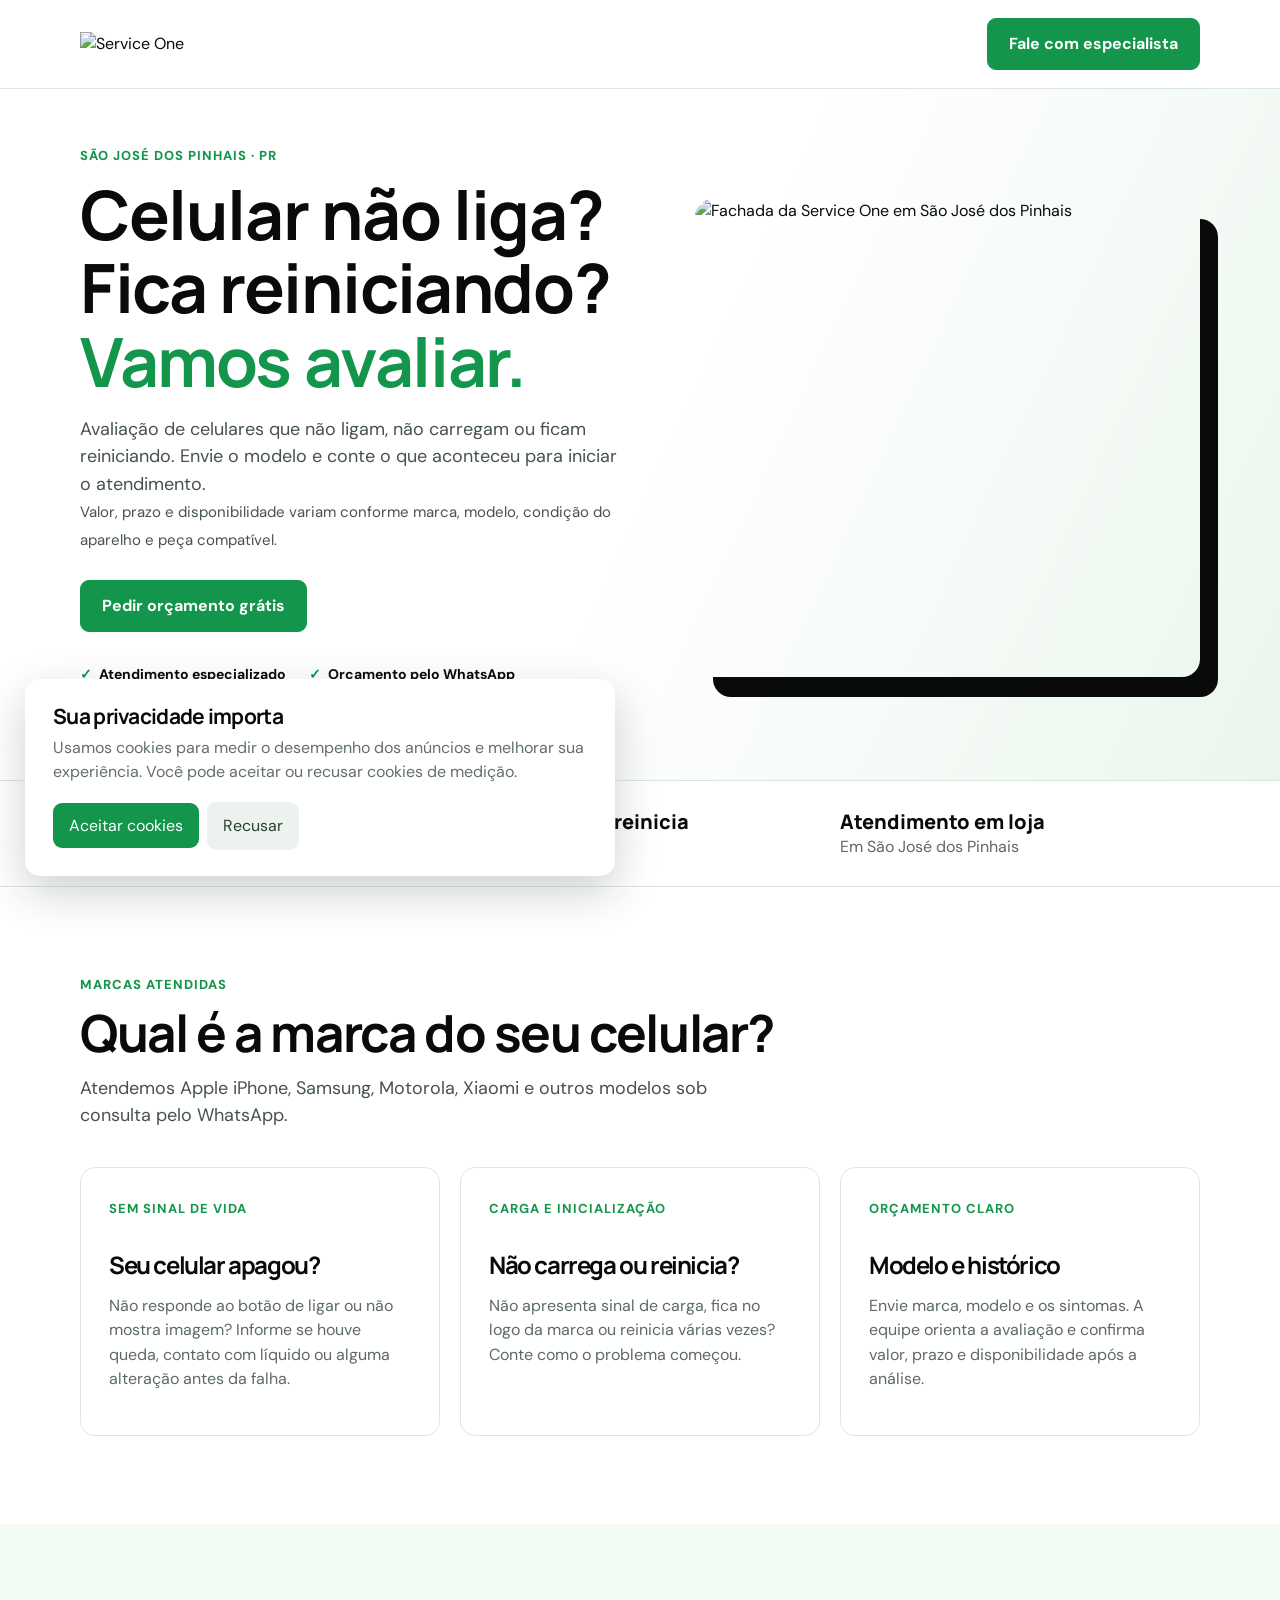
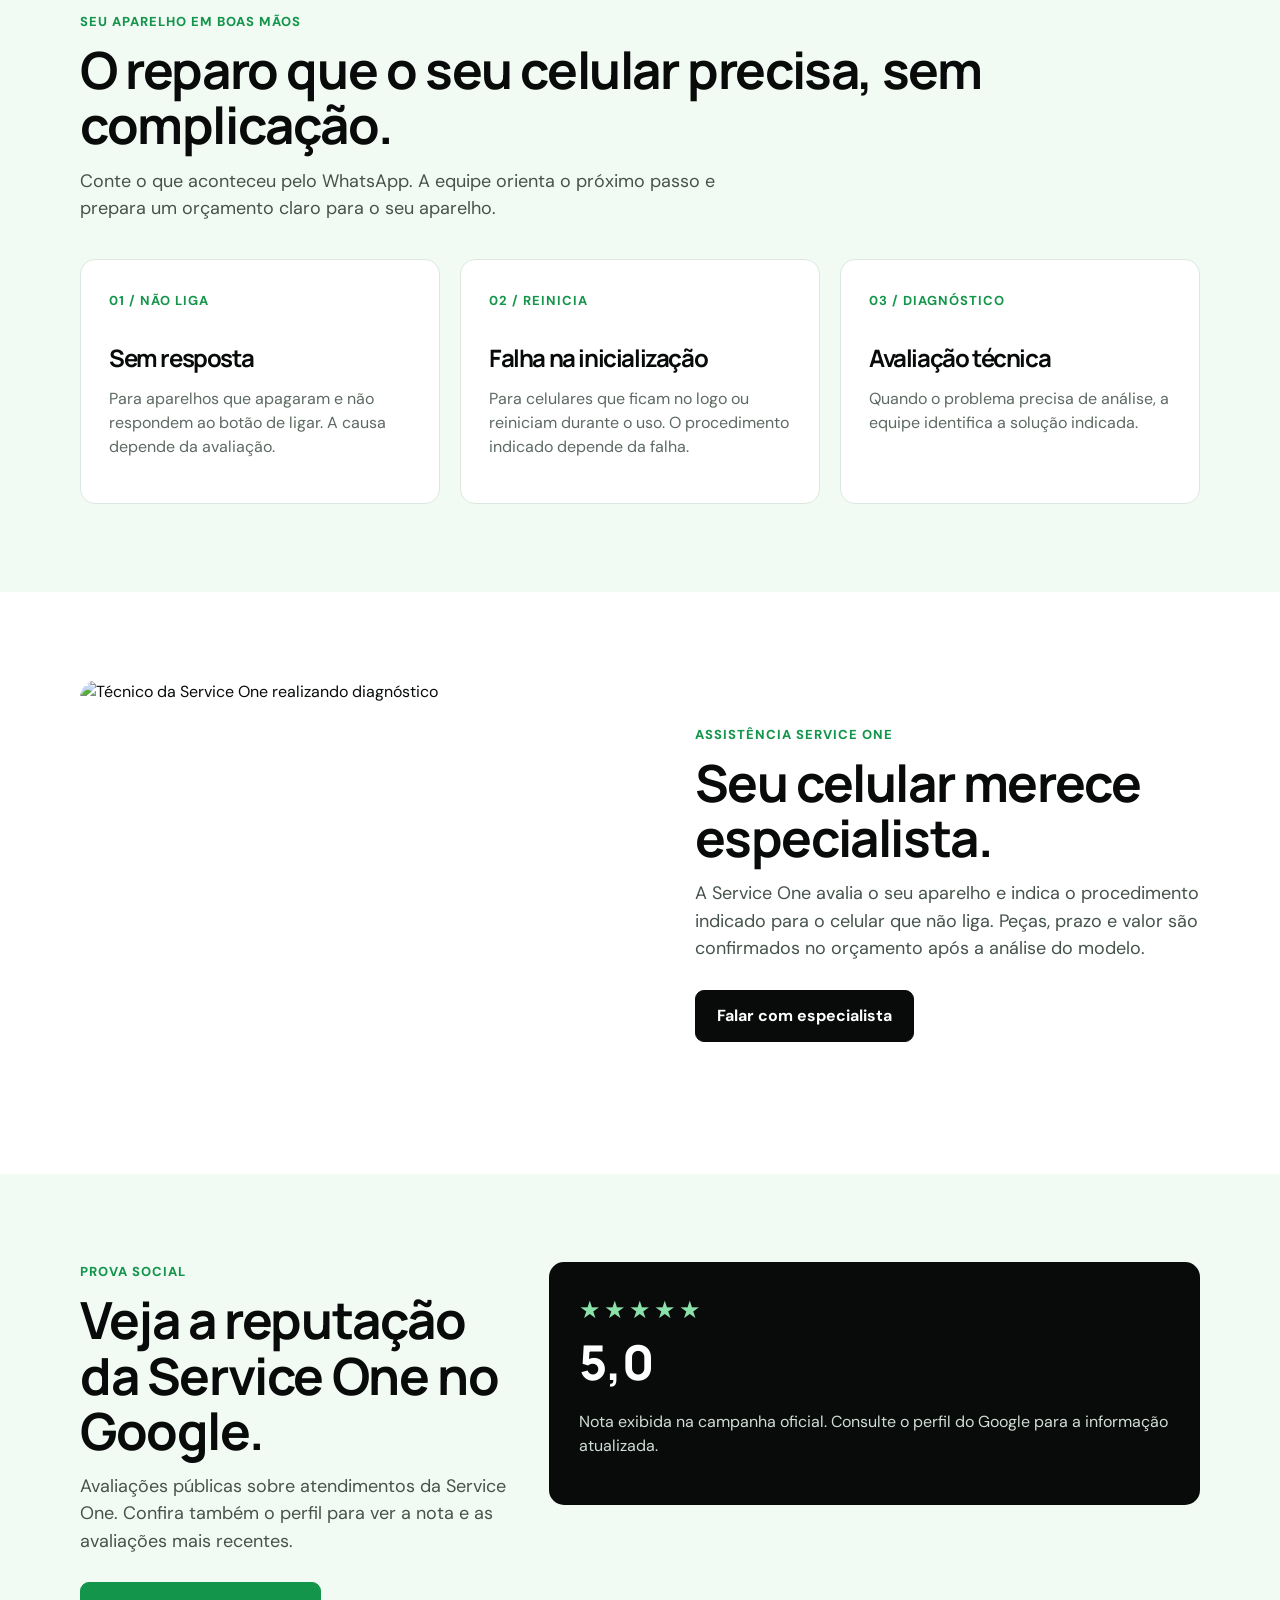
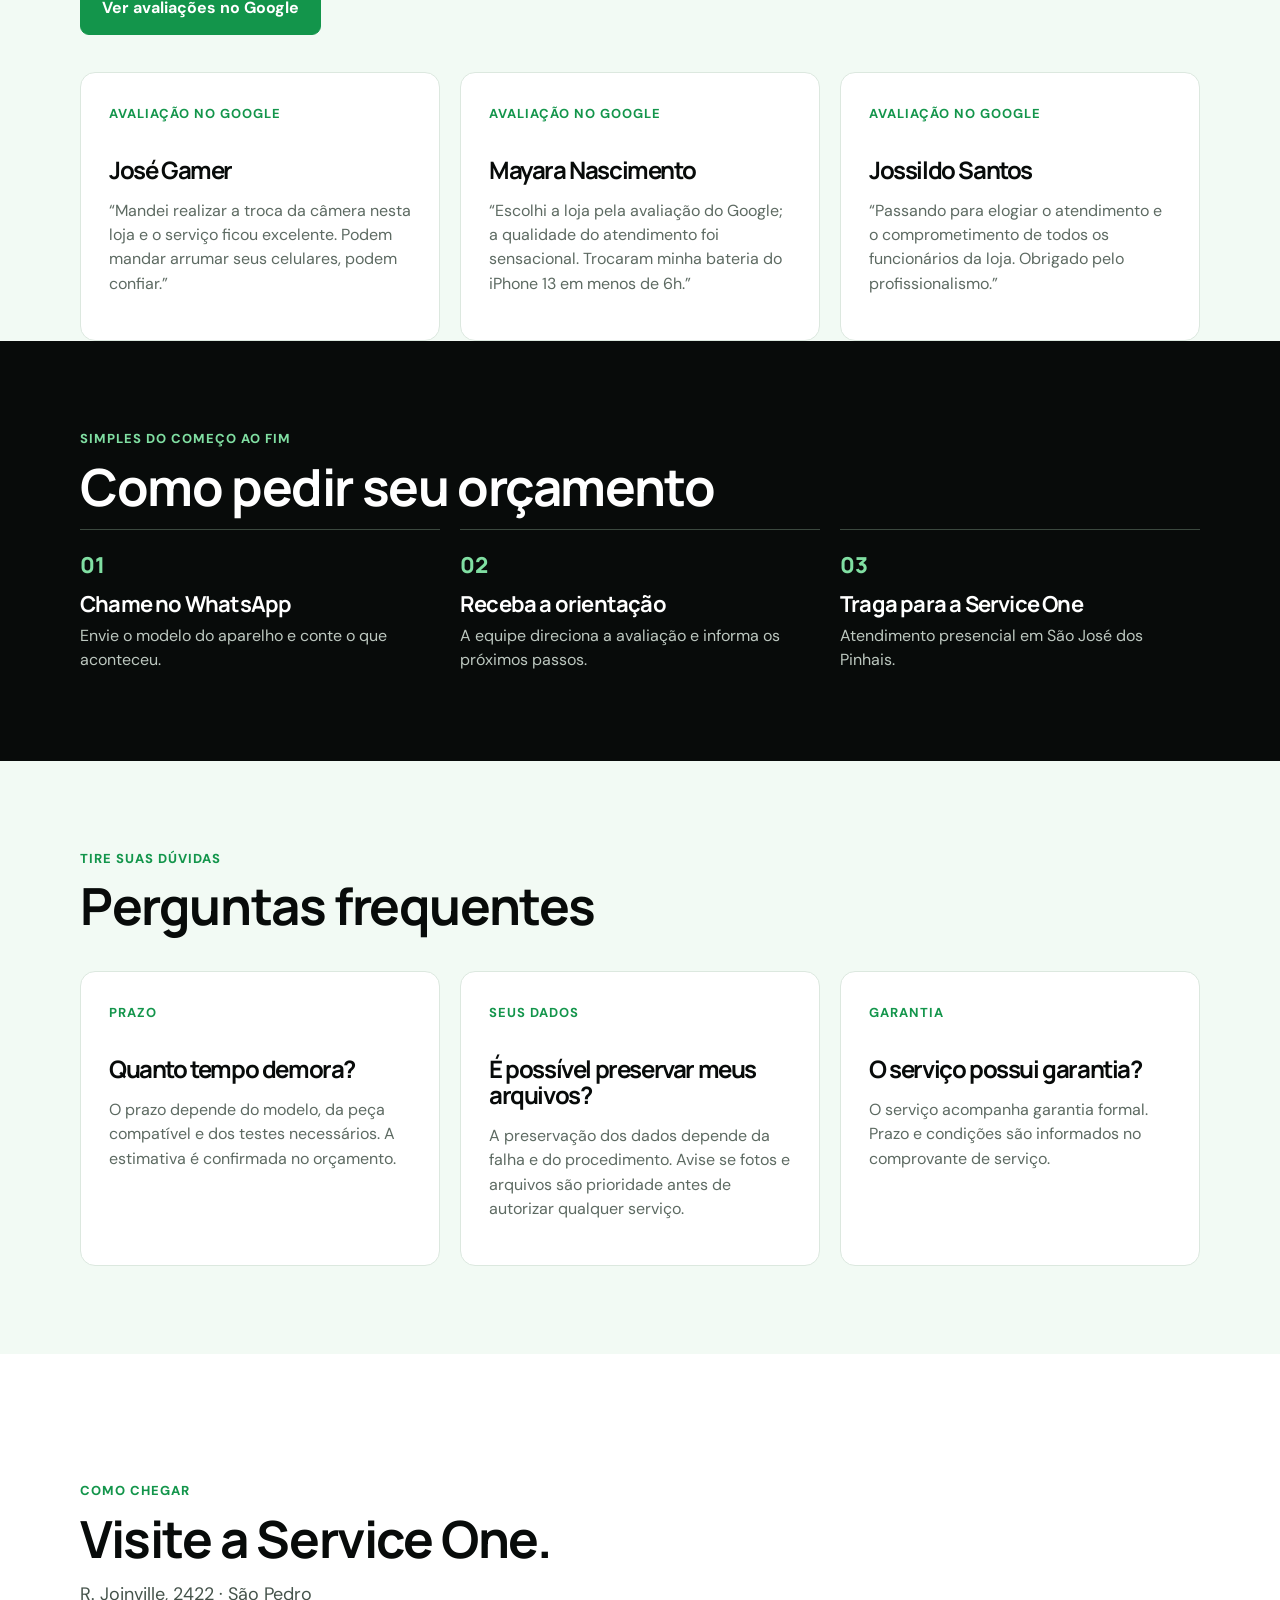
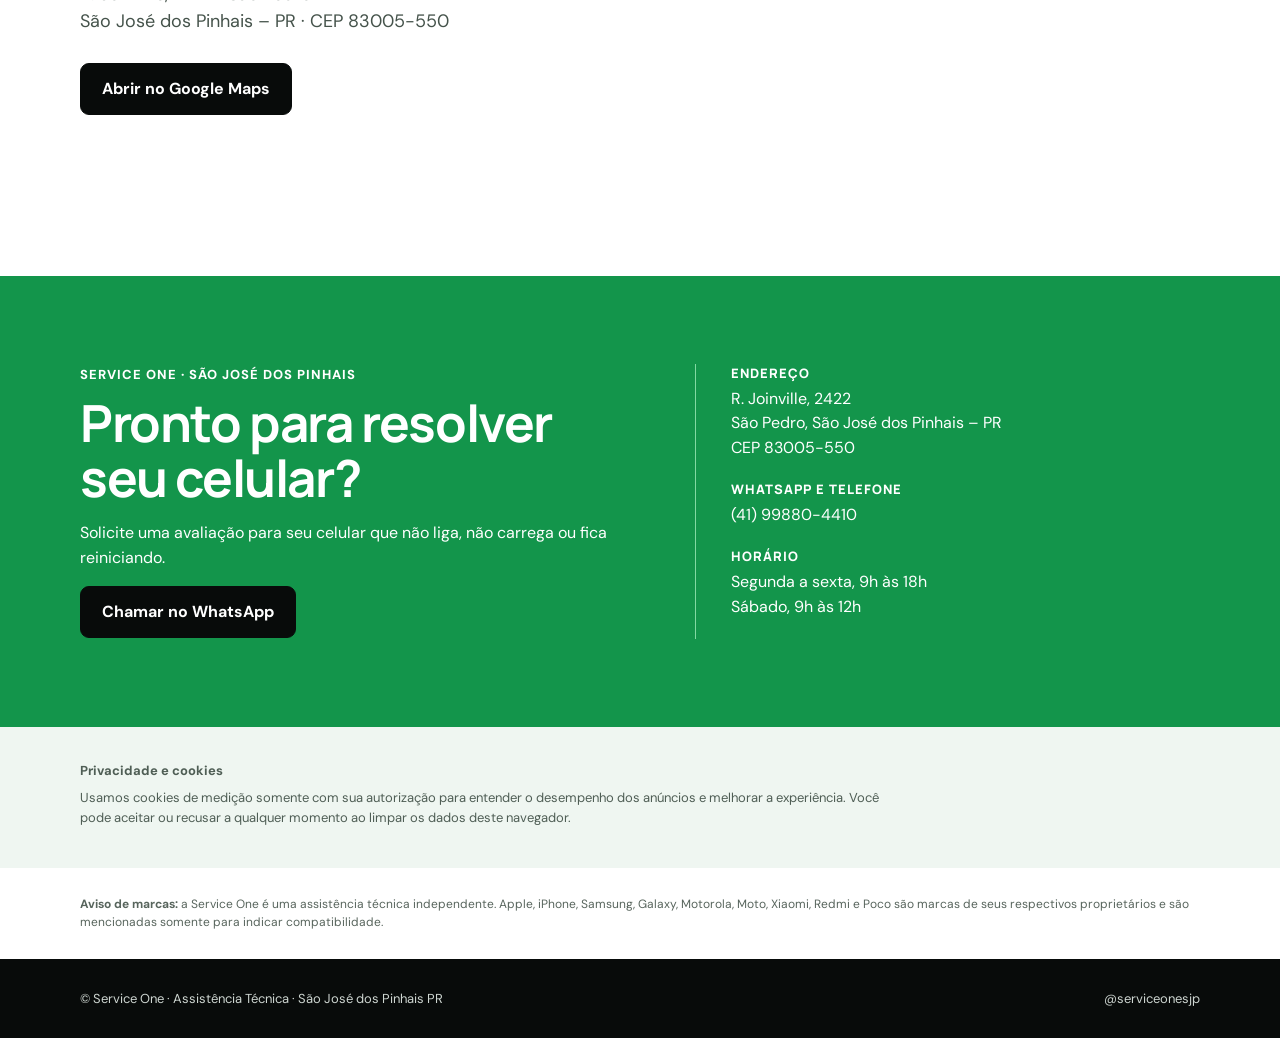
==== campanhacelularnaoliga/index.html @ f810d82a "Instala conversão exclusiva de WhatsApp e evento Analytics para campanhacelularnaoliga" ====
<!doctype html><html lang="pt-BR"><head>
<meta charset="utf-8"><meta name="viewport" content="width=device-width,initial-scale=1"><meta name="description" content="Celular não liga, não carrega ou fica reiniciando? Avaliação e reparo de celulares em São José dos Pinhais. Consulte a Service One pelo WhatsApp."><meta name="keywords" content="celular não liga, conserto de celular que não liga, celular não carrega, celular reiniciando, iPhone não liga, reparo de celular São José dos Pinhais"><link rel="canonical" href="https://serviceonesjp.com.br/campanhacelularnaoliga/"><title>Celular não liga em São José dos Pinhais | Service One</title><script type="application/ld+json">{"@context":"https://schema.org","@type":"LocalBusiness","name":"Service One","description":"Avaliação e reparo de celulares que não ligam em São José dos Pinhais.","image":"https://serviceonesjp.com.br/assets/fachada.jpg","telephone":"+5541998804410","priceRange":"$$","address":{"@type":"PostalAddress","streetAddress":"R. Joinville, 2422 - São Pedro","addressLocality":"São José dos Pinhais","addressRegion":"PR","postalCode":"83005-550","addressCountry":"BR"},"openingHoursSpecification":[{"@type":"OpeningHoursSpecification","dayOfWeek":["Monday","Tuesday","Wednesday","Thursday","Friday"],"opens":"09:00","closes":"18:00"},{"@type":"OpeningHoursSpecification","dayOfWeek":"Saturday","opens":"09:00","closes":"12:00"}]}</script>
<script async src="https://www.googletagmanager.com/gtag/js?id=G-THLG83R9P9"></script><script>window.dataLayer=window.dataLayer||[];function gtag(){dataLayer.push(arguments)}gtag('consent','default',{ad_storage:'denied',analytics_storage:'denied',ad_user_data:'denied',ad_personalization:'denied'});gtag('js',new Date());gtag('config','G-THLG83R9P9');gtag('config','AW-18356498936');</script>
<style>@import url('https://fonts.googleapis.com/css2?family=DM+Sans:wght@400;500;600;700&family=Manrope:wght@700;800&display=swap');:root{--g:#13954b;--b:#080b0a;--m:#5d6a62;--p:#f2faf4;--l:#dce8df}*{box-sizing:border-box}html{scroll-behavior:smooth}body{margin:0;font:16px 'DM Sans',Arial;color:var(--b);line-height:1.52}.w{width:min(1120px,calc(100% - 40px));margin:auto}a{text-decoration:none;color:inherit}.site-header{position:sticky;top:0;z-index:30;width:100%;background:#fff;border-bottom:1px solid var(--l)}.nav{height:88px;display:flex;align-items:center;justify-content:space-between}.logo img{width:160px;display:block}.btn{display:inline-flex;align-items:center;justify-content:center;min-height:51px;padding:13px 21px;background:var(--g);border:1px solid var(--g);border-radius:9px;color:#fff;font-weight:700}.btn:hover{background:#0c773a}.black{background:var(--b);border-color:var(--b)}.tag{color:var(--g);font-size:13px;font-weight:800;text-transform:uppercase;letter-spacing:1px}h1,h2,h3{font-family:Manrope;line-height:1.08;letter-spacing:-1.4px}h1{font-size:clamp(40px,5.6vw,68px);margin:12px 0 18px}h2{font-size:clamp(34px,4vw,53px);margin:10px 0 15px}.green{color:var(--g)}.hero{padding:57px 0 50px;background:linear-gradient(115deg,#fff 52%,#eaf6ed)}.grid{display:grid;grid-template-columns:1.05fr .95fr;gap:56px;align-items:center}.hero p,.intro,.copy p{font-size:18px;color:#45534b;max-width:545px;margin:0 0 27px}.photo{height:478px;border-radius:18px;overflow:hidden;box-shadow:18px 20px 0 var(--b)}.photo img{width:100%;height:100%;object-fit:cover}.proof{display:flex;gap:23px;flex-wrap:wrap;margin-top:32px;font-weight:700;font-size:14px}.proof span:before{content:'✓';color:var(--g);margin-right:7px}.bar{padding:27px 0;border-block:1px solid var(--l)}.bar .w,.cards,.steps-grid{display:grid;grid-template-columns:repeat(3,1fr);gap:20px}.bar b{display:block;font:800 20px Manrope}.bar span,.card p{color:var(--m)}section{padding:88px 0}.soft{background:var(--p)}.intro{max-width:640px}.cards{margin-top:37px}.card{background:#fff;padding:28px;border:1px solid var(--l);border-radius:15px;min-height:226px}.card>b{color:var(--g);font-size:13px;letter-spacing:1px}.card h3{margin:32px 0 9px;font-size:24px}.photo.short{height:406px;box-shadow:none}.reviews{padding-bottom:0}.reviews-layout{display:grid;grid-template-columns:.8fr 1.2fr;gap:35px;align-items:start}.rating{padding:30px;background:var(--b);color:#fff;border-radius:15px}.rating strong{font:800 48px Manrope}.stars{color:#8be1aa;font-size:24px;letter-spacing:3px}.rating p{color:#d0ddd4}.steps{background:var(--b);color:#fff}.steps .tag,.step>b{color:#80dfa2}.step{border-top:1px solid #3b493f;padding-top:20px}.step>b{font:800 22px Manrope}.step h3{font-size:22px;letter-spacing:-.8px;margin:13px 0 7px}.step p{color:#bdc8c0;margin:0}.location{padding-top:54px}.map{width:100%;height:380px;border:0;border-radius:15px}.contact{background:var(--g);color:#fff}.detail{border-left:1px solid #82d9a2;padding-left:35px}.detail h3{font:800 13px Manrope;letter-spacing:1px;text-transform:uppercase;margin:0 0 5px}.detail p{margin:0 0 20px}.privacy{background:#eff6f1;padding:34px 0;font-size:13px;color:#4f5e55}.privacy p{max-width:800px;margin:7px 0}.footer{background:var(--b);color:#ced6d1;padding:30px 0;font-size:13px}.footer .w{display:flex;justify-content:space-between;gap:14px;flex-wrap:wrap}.cookie{position:fixed;z-index:50;left:25px;bottom:24px;width:min(590px,calc(100% - 50px));padding:26px 28px;background:#fff;border-radius:15px;box-shadow:0 16px 45px #00170a33}.cookie h3{font-size:21px;letter-spacing:-.7px;margin:0 0 8px}.cookie p{color:#627067;margin:0 0 17px}.cookie .btn{min-height:45px;padding:10px 16px;border:0;margin-right:8px}.cookie button{font:inherit;cursor:pointer}.decline{background:#edf2ee;color:#294032;border:0;border-radius:9px;padding:12px 16px;font-weight:700}@media(max-width:760px){.w{width:min(100% - 32px,1120px)}.nav{height:76px}.logo img{width:135px}.btn{min-height:46px;padding:10px 14px;font-size:14px}.grid,.reviews-layout,.bar .w,.cards,.steps-grid{grid-template-columns:1fr;gap:27px}.hero{padding:39px 0}.photo{height:322px;box-shadow:10px 12px 0 var(--b)}section{padding:65px 0}.bar{padding:22px 0}.bar .w{gap:15px}.photo.short{height:325px}.detail{border-left:0;border-top:1px solid #82d9a2;padding:24px 0 0}.cookie{left:16px;bottom:16px;width:calc(100% - 32px);padding:22px}.cookie h3{font-size:20px}}</style></head><body>
<header class="site-header"><div class="w nav"><a class="logo" href="#inicio"><img src="https://serviceonesjp.com.br/assets/logo-preta-sem-slogan.png" alt="Service One"></a><a class="btn track" href="https://wa.me/5541998804410?text=Ol%C3%A1!%20Vim%20pela%20campanha%20de%20celular%20que%20n%C3%A3o%20liga.%20Meu%20aparelho%20%C3%A9%20%5Bmarca%20e%20modelo%5D%20e%20apresenta%20%5Bproblema%5D.%20Gostaria%20de%20solicitar%20uma%20avalia%C3%A7%C3%A3o." target="_blank" rel="noopener">Fale com especialista</a></div></header>
<main id="inicio"><section class="hero"><div class="w grid"><div><div class="tag">São José dos Pinhais · PR</div><h1>Celular não liga?<br>Fica reiniciando?<br><span class="green">Vamos avaliar.</span></h1><p>Avaliação de celulares que não ligam, não carregam ou ficam reiniciando. Envie o modelo e conte o que aconteceu para iniciar o atendimento.<br><small>Valor, prazo e disponibilidade variam conforme marca, modelo, condição do aparelho e peça compatível.</small></p><a class="btn track" href="https://wa.me/5541998804410?text=Ol%C3%A1!%20Vim%20pela%20campanha%20de%20celular%20que%20n%C3%A3o%20liga.%20Meu%20aparelho%20%C3%A9%20%5Bmarca%20e%20modelo%5D%20e%20apresenta%20%5Bproblema%5D.%20Gostaria%20de%20solicitar%20uma%20avalia%C3%A7%C3%A3o." target="_blank" rel="noopener">Pedir orçamento grátis</a><div class="proof"><span>Atendimento especializado</span><span>Orçamento pelo WhatsApp</span><span>Loja em São José dos Pinhais</span></div></div><div class="photo"><img src="https://serviceonesjp.com.br/assets/fachada.jpg" alt="Fachada da Service One em São José dos Pinhais"></div></div></section>
<div class="bar"><div class="w"><div><b>Celular não liga</b><span>Avaliação do aparelho</span></div><div><b>Não carrega ou reinicia</b><span>Análise da falha</span></div><div><b>Atendimento em loja</b><span>Em São José dos Pinhais</span></div></div></div><section><div class="w"><div class="tag">Marcas atendidas</div><h2>Qual é a marca do seu celular?</h2><p class="intro">Atendemos Apple iPhone, Samsung, Motorola, Xiaomi e outros modelos sob consulta pelo WhatsApp.</p><div class="cards"><article class="card"><b>SEM SINAL DE VIDA</b><h3>Seu celular apagou?</h3><p>Não responde ao botão de ligar ou não mostra imagem? Informe se houve queda, contato com líquido ou alguma alteração antes da falha.</p></article><article class="card"><b>CARGA E INICIALIZAÇÃO</b><h3>Não carrega ou reinicia?</h3><p>Não apresenta sinal de carga, fica no logo da marca ou reinicia várias vezes? Conte como o problema começou.</p></article><article class="card"><b>ORÇAMENTO CLARO</b><h3>Modelo e histórico</h3><p>Envie marca, modelo e os sintomas. A equipe orienta a avaliação e confirma valor, prazo e disponibilidade após a análise.</p></article></div></div></section>
<section class="soft"><div class="w"><div class="tag">Seu aparelho em boas mãos</div><h2>O reparo que o seu celular precisa, sem complicação.</h2><p class="intro">Conte o que aconteceu pelo WhatsApp. A equipe orienta o próximo passo e prepara um orçamento claro para o seu aparelho.</p><div class="cards"><article class="card"><b>01 / NÃO LIGA</b><h3>Sem resposta</h3><p>Para aparelhos que apagaram e não respondem ao botão de ligar. A causa depende da avaliação.</p></article><article class="card"><b>02 / REINICIA</b><h3>Falha na inicialização</h3><p>Para celulares que ficam no logo ou reiniciam durante o uso. O procedimento indicado depende da falha.</p></article><article class="card"><b>03 / DIAGNÓSTICO</b><h3>Avaliação técnica</h3><p>Quando o problema precisa de análise, a equipe identifica a solução indicada.</p></article></div></div></section>
<section><div class="w grid"><div class="photo short"><img src="https://serviceonesjp.com.br/assets/tecnico.jpg" alt="Técnico da Service One realizando diagnóstico"></div><div class="copy"><div class="tag">Assistência Service One</div><h2>Seu celular merece especialista.</h2><p>A Service One avalia o seu aparelho e indica o procedimento indicado para o celular que não liga. Peças, prazo e valor são confirmados no orçamento após a análise do modelo.</p><a class="btn black track" href="https://wa.me/5541998804410?text=Ol%C3%A1!%20Vim%20pela%20campanha%20de%20celular%20que%20n%C3%A3o%20liga.%20Meu%20aparelho%20%C3%A9%20%5Bmarca%20e%20modelo%5D%20e%20apresenta%20%5Bproblema%5D.%20Gostaria%20de%20solicitar%20uma%20avalia%C3%A7%C3%A3o." target="_blank" rel="noopener">Falar com especialista</a></div></div></section>
<section class="reviews soft"><div class="w"><div class="reviews-layout"><div><div class="tag">Prova social</div><h2>Veja a reputação da Service One no Google.</h2><p class="intro">Avaliações públicas sobre atendimentos da Service One. Confira também o perfil para ver a nota e as avaliações mais recentes.</p><a class="btn" href="https://www.google.com/maps/search/?api=1&query=Service%20One%20Loja%20e%20Assist%C3%AAncia%20T%C3%A9cnica%20R.%20Joinville%202422%20S%C3%A3o%20Jos%C3%A9%20dos%20Pinhais" target="_blank" rel="noopener">Ver avaliações no Google</a></div><div class="rating"><div class="stars" aria-label="Cinco estrelas">★★★★★</div><strong>5,0</strong><p>Nota exibida na campanha oficial. Consulte o perfil do Google para a informação atualizada.</p></div></div><div class="cards"><article class="card"><b>AVALIAÇÃO NO GOOGLE</b><h3>José Gamer</h3><p>“Mandei realizar a troca da câmera nesta loja e o serviço ficou excelente. Podem mandar arrumar seus celulares, podem confiar.”</p></article><article class="card"><b>AVALIAÇÃO NO GOOGLE</b><h3>Mayara Nascimento</h3><p>“Escolhi a loja pela avaliação do Google; a qualidade do atendimento foi sensacional. Trocaram minha bateria do iPhone 13 em menos de 6h.”</p></article><article class="card"><b>AVALIAÇÃO NO GOOGLE</b><h3>Jossildo Santos</h3><p>“Passando para elogiar o atendimento e o comprometimento de todos os funcionários da loja. Obrigado pelo profissionalismo.”</p></article></div></div></section>
<section class="steps"><div class="w"><div class="tag">Simples do começo ao fim</div><h2>Como pedir seu orçamento</h2><div class="steps-grid"><div class="step"><b>01</b><h3>Chame no WhatsApp</h3><p>Envie o modelo do aparelho e conte o que aconteceu.</p></div><div class="step"><b>02</b><h3>Receba a orientação</h3><p>A equipe direciona a avaliação e informa os próximos passos.</p></div><div class="step"><b>03</b><h3>Traga para a Service One</h3><p>Atendimento presencial em São José dos Pinhais.</p></div></div></div></section>
<section class="soft"><div class="w"><div class="tag">Tire suas dúvidas</div><h2>Perguntas frequentes</h2><div class="cards"><article class="card"><b>PRAZO</b><h3>Quanto tempo demora?</h3><p>O prazo depende do modelo, da peça compatível e dos testes necessários. A estimativa é confirmada no orçamento.</p></article><article class="card"><b>SEUS DADOS</b><h3>É possível preservar meus arquivos?</h3><p>A preservação dos dados depende da falha e do procedimento. Avise se fotos e arquivos são prioridade antes de autorizar qualquer serviço.</p></article><article class="card"><b>GARANTIA</b><h3>O serviço possui garantia?</h3><p>O serviço acompanha garantia formal. Prazo e condições são informados no comprovante de serviço.</p></article></div></div></section><section class="location"><div class="w grid"><div><div class="tag">Como chegar</div><h2>Visite a Service One.</h2><p class="intro">R. Joinville, 2422 · São Pedro<br>São José dos Pinhais – PR · CEP 83005-550</p><a class="btn black" href="https://www.google.com/maps/search/?api=1&query=R.%20Joinville%2C%202422%2C%20S%C3%A3o%20Jos%C3%A9%20dos%20Pinhais" target="_blank" rel="noopener">Abrir no Google Maps</a></div><iframe class="map" title="Mapa da Service One" loading="lazy" src="https://www.google.com/maps?q=R.%20Joinville%2C%202422%2C%20S%C3%A3o%20Jos%C3%A9%20dos%20Pinhais&output=embed"></iframe></div></section>
<section class="contact"><div class="w grid"><div><div class="tag" style="color:#fff">Service One · São José dos Pinhais</div><h2>Pronto para resolver seu celular?</h2><p>Solicite uma avaliação para seu celular que não liga, não carrega ou fica reiniciando.</p><a class="btn black track" href="https://wa.me/5541998804410?text=Ol%C3%A1!%20Vim%20pela%20campanha%20de%20celular%20que%20n%C3%A3o%20liga.%20Meu%20aparelho%20%C3%A9%20%5Bmarca%20e%20modelo%5D%20e%20apresenta%20%5Bproblema%5D.%20Gostaria%20de%20solicitar%20uma%20avalia%C3%A7%C3%A3o." target="_blank" rel="noopener">Chamar no WhatsApp</a></div><div class="detail"><h3>Endereço</h3><p>R. Joinville, 2422<br>São Pedro, São José dos Pinhais – PR<br>CEP 83005-550</p><h3>WhatsApp e telefone</h3><p>(41) 99880-4410</p><h3>Horário</h3><p>Segunda a sexta, 9h às 18h<br>Sábado, 9h às 12h</p></div></div></section></main>
<section class="privacy"><div class="w"><strong>Privacidade e cookies</strong><p>Usamos cookies de medição somente com sua autorização para entender o desempenho dos anúncios e melhorar a experiência. Você pode aceitar ou recusar a qualquer momento ao limpar os dados deste navegador.</p></div></section><section style="padding:27px 0;font-size:12px;color:#58655d"><div class="w"><strong>Aviso de marcas:</strong> a Service One é uma assistência técnica independente. Apple, iPhone, Samsung, Galaxy, Motorola, Moto, Xiaomi, Redmi e Poco são marcas de seus respectivos proprietários e são mencionadas somente para indicar compatibilidade.</div></section><footer class="footer"><div class="w"><span>© Service One · Assistência Técnica · São José dos Pinhais PR</span><a href="https://www.instagram.com/serviceonesjp/" target="_blank" rel="noopener">@serviceonesjp</a></div></footer>
<aside class="cookie" id="cookie"><h3>Sua privacidade importa</h3><p>Usamos cookies para medir o desempenho dos anúncios e melhorar sua experiência. Você pode aceitar ou recusar cookies de medição.</p><button class="btn" id="accept">Aceitar cookies</button><button class="decline" id="decline">Recusar</button></aside>
<script>const c=document.getElementById('cookie'),v=localStorage.getItem('s1-cookie');function consent(ok){gtag('consent','update',{ad_storage:ok?'granted':'denied',analytics_storage:ok?'granted':'denied',ad_user_data:ok?'granted':'denied',ad_personalization:ok?'granted':'denied'})}if(v){consent(v==='yes');c.remove()}document.getElementById('accept').onclick=()=>{localStorage.setItem('s1-cookie','yes');consent(true);c.remove()};document.getElementById('decline').onclick=()=>{localStorage.setItem('s1-cookie','no');consent(false);c.remove()};document.querySelectorAll('.track').forEach(a=>a.addEventListener('click',()=>{if(localStorage.getItem('s1-cookie')==='yes'){gtag('event','whatsapp_celular_nao_liga',{send_to:'G-THLG83R9P9',campaign_page:'campanhacelularnaoliga',method:'whatsapp'});gtag('event','conversion',{send_to:'AW-18356498936/MychCLXk_7AdEPjjh7FE'})}}));</script></body></html>
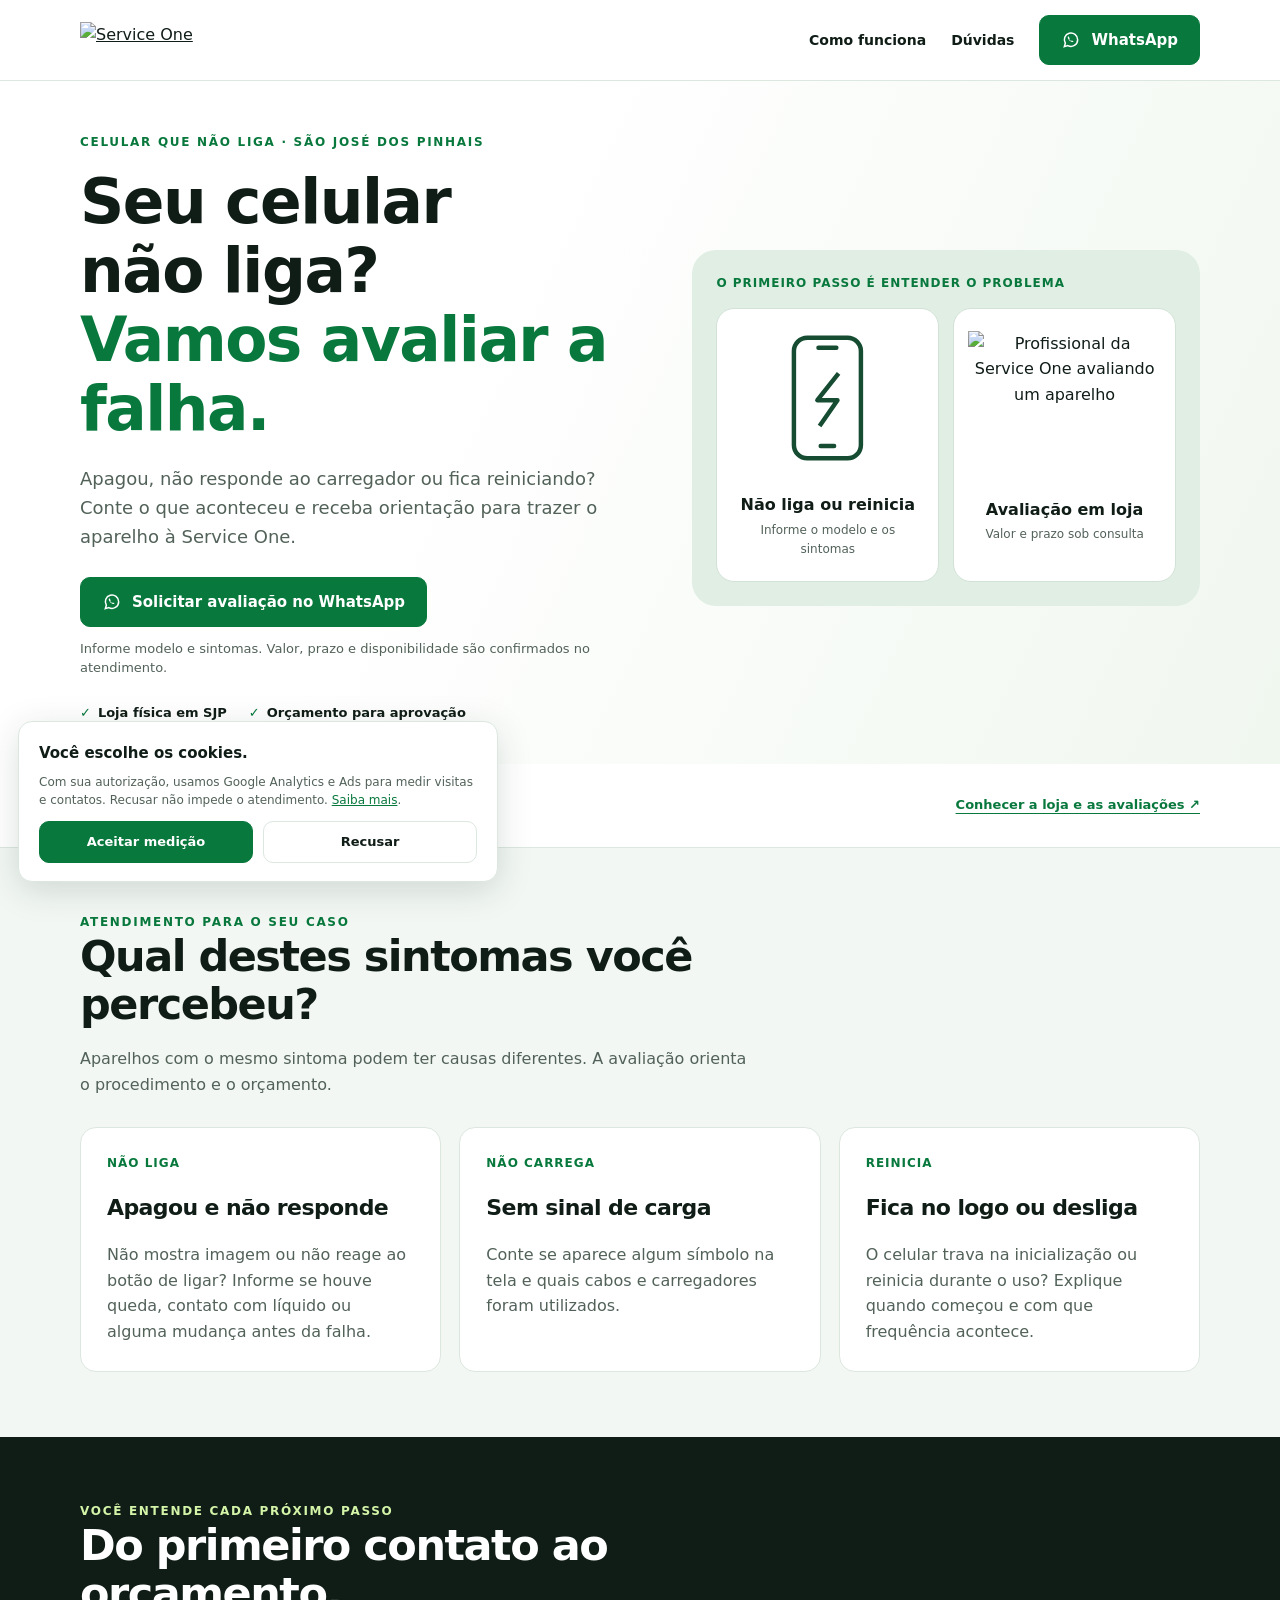
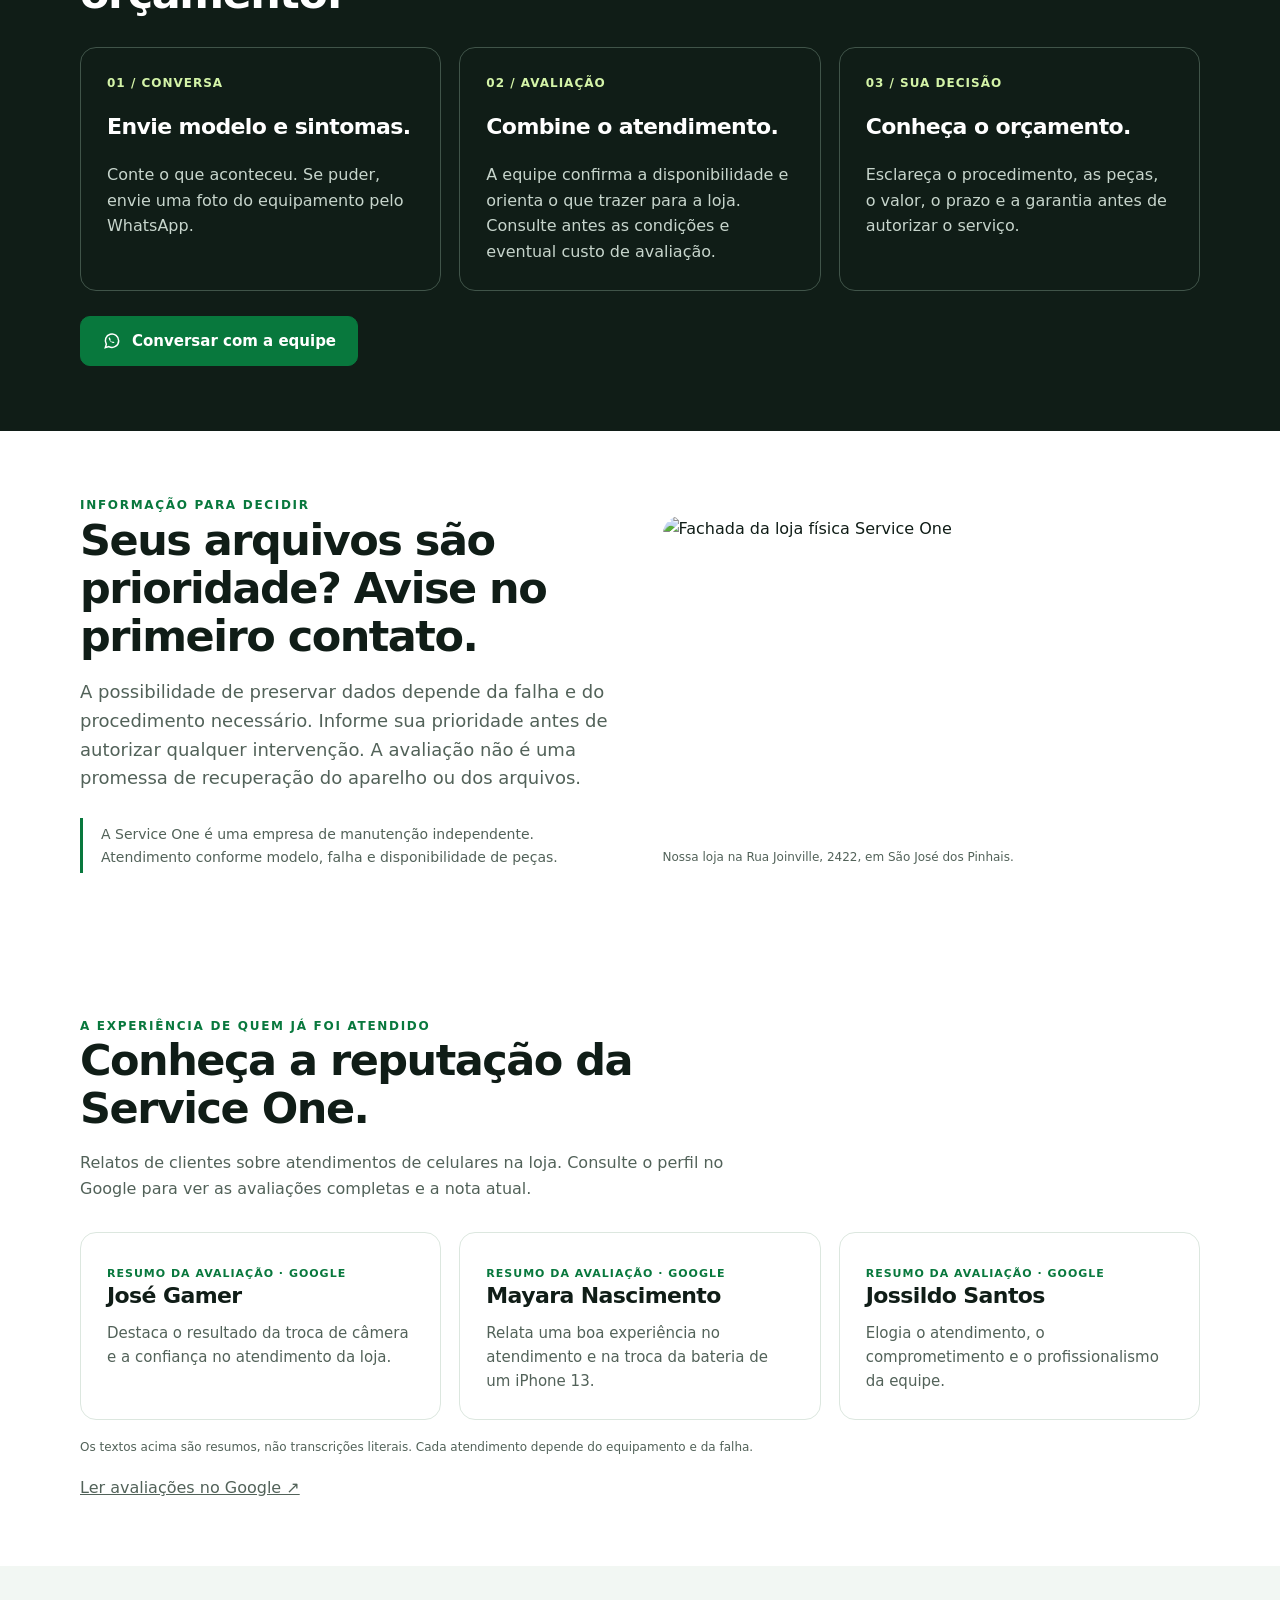
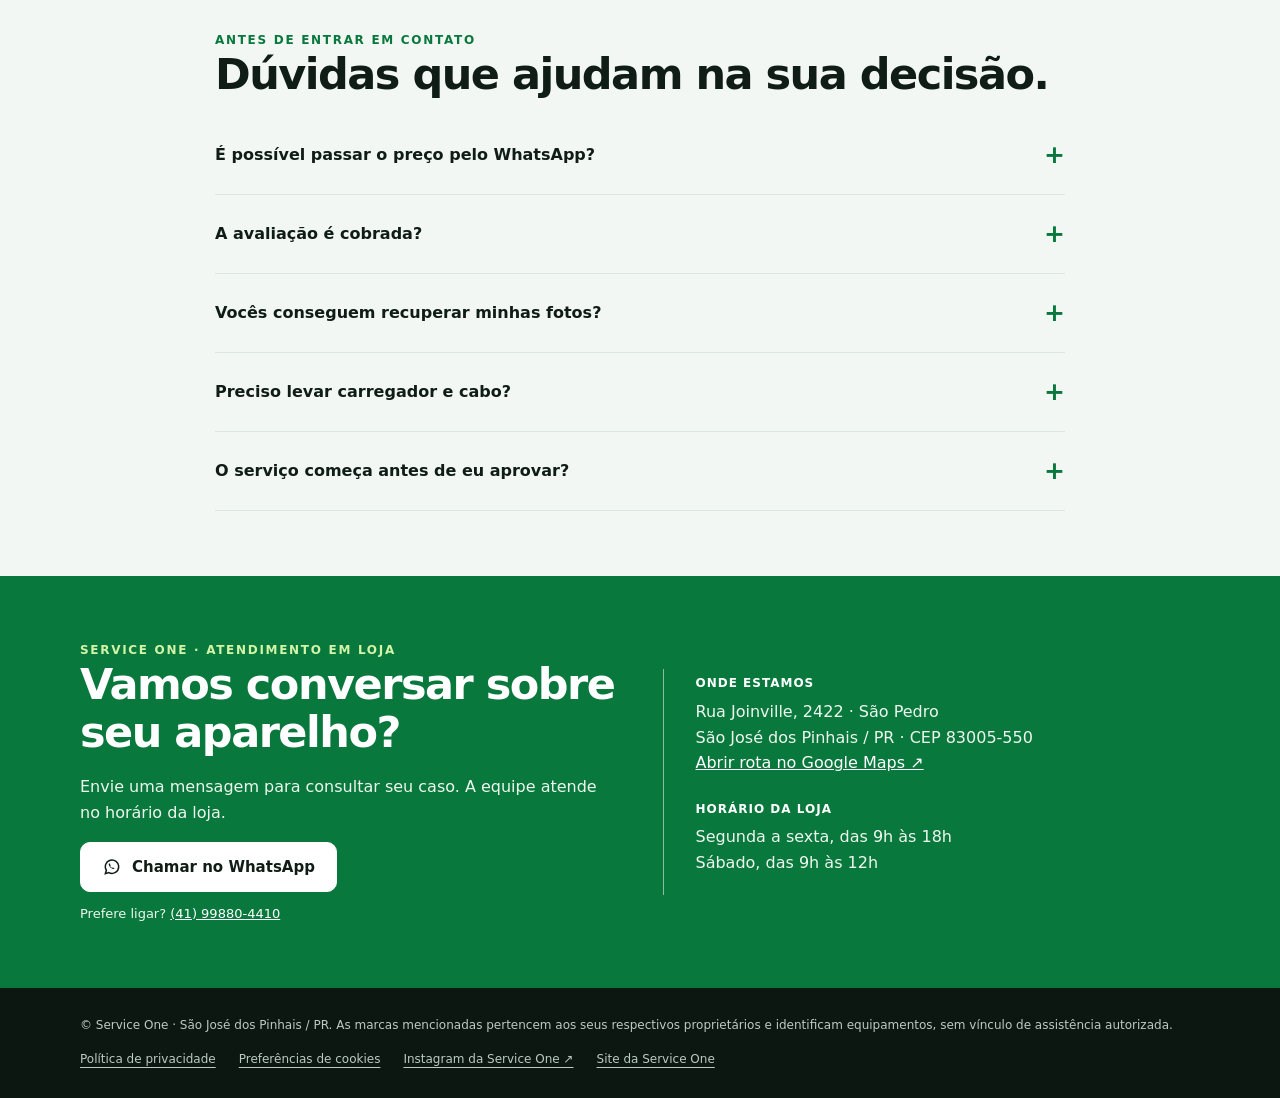
==== commit 2816301b: "Melhora conversão e acessibilidade das campanhas; corrige consentimento e medição em visitas de reto" ====
--- a/campanhacelularnaoliga/index.html
+++ b/campanhacelularnaoliga/index.html
@@ -1,16 +1,17 @@
-<!doctype html><html lang="pt-BR"><head>
-<meta charset="utf-8"><meta name="viewport" content="width=device-width,initial-scale=1"><meta name="description" content="Celular não liga, não carrega ou fica reiniciando? Avaliação e reparo de celulares em São José dos Pinhais. Consulte a Service One pelo WhatsApp."><meta name="keywords" content="celular não liga, conserto de celular que não liga, celular não carrega, celular reiniciando, iPhone não liga, reparo de celular São José dos Pinhais"><link rel="canonical" href="https://serviceonesjp.com.br/campanhacelularnaoliga/"><title>Celular não liga em São José dos Pinhais | Service One</title><script type="application/ld+json">{"@context":"https://schema.org","@type":"LocalBusiness","name":"Service One","description":"Avaliação e reparo de celulares que não ligam em São José dos Pinhais.","image":"https://serviceonesjp.com.br/assets/fachada.jpg","telephone":"+5541998804410","priceRange":"$$","address":{"@type":"PostalAddress","streetAddress":"R. Joinville, 2422 - São Pedro","addressLocality":"São José dos Pinhais","addressRegion":"PR","postalCode":"83005-550","addressCountry":"BR"},"openingHoursSpecification":[{"@type":"OpeningHoursSpecification","dayOfWeek":["Monday","Tuesday","Wednesday","Thursday","Friday"],"opens":"09:00","closes":"18:00"},{"@type":"OpeningHoursSpecification","dayOfWeek":"Saturday","opens":"09:00","closes":"12:00"}]}</script>
-<script async src="https://www.googletagmanager.com/gtag/js?id=G-THLG83R9P9"></script><script>window.dataLayer=window.dataLayer||[];function gtag(){dataLayer.push(arguments)}gtag('consent','default',{ad_storage:'denied',analytics_storage:'denied',ad_user_data:'denied',ad_personalization:'denied'});gtag('js',new Date());gtag('config','G-THLG83R9P9');gtag('config','AW-18356498936');</script>
-<style>@import url('https://fonts.googleapis.com/css2?family=DM+Sans:wght@400;500;600;700&family=Manrope:wght@700;800&display=swap');:root{--g:#13954b;--b:#080b0a;--m:#5d6a62;--p:#f2faf4;--l:#dce8df}*{box-sizing:border-box}html{scroll-behavior:smooth}body{margin:0;font:16px 'DM Sans',Arial;color:var(--b);line-height:1.52}.w{width:min(1120px,calc(100% - 40px));margin:auto}a{text-decoration:none;color:inherit}.site-header{position:sticky;top:0;z-index:30;width:100%;background:#fff;border-bottom:1px solid var(--l)}.nav{height:88px;display:flex;align-items:center;justify-content:space-between}.logo img{width:160px;display:block}.btn{display:inline-flex;align-items:center;justify-content:center;min-height:51px;padding:13px 21px;background:var(--g);border:1px solid var(--g);border-radius:9px;color:#fff;font-weight:700}.btn:hover{background:#0c773a}.black{background:var(--b);border-color:var(--b)}.tag{color:var(--g);font-size:13px;font-weight:800;text-transform:uppercase;letter-spacing:1px}h1,h2,h3{font-family:Manrope;line-height:1.08;letter-spacing:-1.4px}h1{font-size:clamp(40px,5.6vw,68px);margin:12px 0 18px}h2{font-size:clamp(34px,4vw,53px);margin:10px 0 15px}.green{color:var(--g)}.hero{padding:57px 0 50px;background:linear-gradient(115deg,#fff 52%,#eaf6ed)}.grid{display:grid;grid-template-columns:1.05fr .95fr;gap:56px;align-items:center}.hero p,.intro,.copy p{font-size:18px;color:#45534b;max-width:545px;margin:0 0 27px}.photo{height:478px;border-radius:18px;overflow:hidden;box-shadow:18px 20px 0 var(--b)}.photo img{width:100%;height:100%;object-fit:cover}.proof{display:flex;gap:23px;flex-wrap:wrap;margin-top:32px;font-weight:700;font-size:14px}.proof span:before{content:'✓';color:var(--g);margin-right:7px}.bar{padding:27px 0;border-block:1px solid var(--l)}.bar .w,.cards,.steps-grid{display:grid;grid-template-columns:repeat(3,1fr);gap:20px}.bar b{display:block;font:800 20px Manrope}.bar span,.card p{color:var(--m)}section{padding:88px 0}.soft{background:var(--p)}.intro{max-width:640px}.cards{margin-top:37px}.card{background:#fff;padding:28px;border:1px solid var(--l);border-radius:15px;min-height:226px}.card>b{color:var(--g);font-size:13px;letter-spacing:1px}.card h3{margin:32px 0 9px;font-size:24px}.photo.short{height:406px;box-shadow:none}.reviews{padding-bottom:0}.reviews-layout{display:grid;grid-template-columns:.8fr 1.2fr;gap:35px;align-items:start}.rating{padding:30px;background:var(--b);color:#fff;border-radius:15px}.rating strong{font:800 48px Manrope}.stars{color:#8be1aa;font-size:24px;letter-spacing:3px}.rating p{color:#d0ddd4}.steps{background:var(--b);color:#fff}.steps .tag,.step>b{color:#80dfa2}.step{border-top:1px solid #3b493f;padding-top:20px}.step>b{font:800 22px Manrope}.step h3{font-size:22px;letter-spacing:-.8px;margin:13px 0 7px}.step p{color:#bdc8c0;margin:0}.location{padding-top:54px}.map{width:100%;height:380px;border:0;border-radius:15px}.contact{background:var(--g);color:#fff}.detail{border-left:1px solid #82d9a2;padding-left:35px}.detail h3{font:800 13px Manrope;letter-spacing:1px;text-transform:uppercase;margin:0 0 5px}.detail p{margin:0 0 20px}.privacy{background:#eff6f1;padding:34px 0;font-size:13px;color:#4f5e55}.privacy p{max-width:800px;margin:7px 0}.footer{background:var(--b);color:#ced6d1;padding:30px 0;font-size:13px}.footer .w{display:flex;justify-content:space-between;gap:14px;flex-wrap:wrap}.cookie{position:fixed;z-index:50;left:25px;bottom:24px;width:min(590px,calc(100% - 50px));padding:26px 28px;background:#fff;border-radius:15px;box-shadow:0 16px 45px #00170a33}.cookie h3{font-size:21px;letter-spacing:-.7px;margin:0 0 8px}.cookie p{color:#627067;margin:0 0 17px}.cookie .btn{min-height:45px;padding:10px 16px;border:0;margin-right:8px}.cookie button{font:inherit;cursor:pointer}.decline{background:#edf2ee;color:#294032;border:0;border-radius:9px;padding:12px 16px;font-weight:700}@media(max-width:760px){.w{width:min(100% - 32px,1120px)}.nav{height:76px}.logo img{width:135px}.btn{min-height:46px;padding:10px 14px;font-size:14px}.grid,.reviews-layout,.bar .w,.cards,.steps-grid{grid-template-columns:1fr;gap:27px}.hero{padding:39px 0}.photo{height:322px;box-shadow:10px 12px 0 var(--b)}section{padding:65px 0}.bar{padding:22px 0}.bar .w{gap:15px}.photo.short{height:325px}.detail{border-left:0;border-top:1px solid #82d9a2;padding:24px 0 0}.cookie{left:16px;bottom:16px;width:calc(100% - 32px);padding:22px}.cookie h3{font-size:20px}}</style></head><body>
-<header class="site-header"><div class="w nav"><a class="logo" href="#inicio"><img src="https://serviceonesjp.com.br/assets/logo-preta-sem-slogan.png" alt="Service One"></a><a class="btn track" href="https://wa.me/5541998804410?text=Ol%C3%A1!%20Vim%20pela%20campanha%20de%20celular%20que%20n%C3%A3o%20liga.%20Meu%20aparelho%20%C3%A9%20%5Bmarca%20e%20modelo%5D%20e%20apresenta%20%5Bproblema%5D.%20Gostaria%20de%20solicitar%20uma%20avalia%C3%A7%C3%A3o." target="_blank" rel="noopener">Fale com especialista</a></div></header>
-<main id="inicio"><section class="hero"><div class="w grid"><div><div class="tag">São José dos Pinhais · PR</div><h1>Celular não liga?<br>Fica reiniciando?<br><span class="green">Vamos avaliar.</span></h1><p>Avaliação de celulares que não ligam, não carregam ou ficam reiniciando. Envie o modelo e conte o que aconteceu para iniciar o atendimento.<br><small>Valor, prazo e disponibilidade variam conforme marca, modelo, condição do aparelho e peça compatível.</small></p><a class="btn track" href="https://wa.me/5541998804410?text=Ol%C3%A1!%20Vim%20pela%20campanha%20de%20celular%20que%20n%C3%A3o%20liga.%20Meu%20aparelho%20%C3%A9%20%5Bmarca%20e%20modelo%5D%20e%20apresenta%20%5Bproblema%5D.%20Gostaria%20de%20solicitar%20uma%20avalia%C3%A7%C3%A3o." target="_blank" rel="noopener">Pedir orçamento grátis</a><div class="proof"><span>Atendimento especializado</span><span>Orçamento pelo WhatsApp</span><span>Loja em São José dos Pinhais</span></div></div><div class="photo"><img src="https://serviceonesjp.com.br/assets/fachada.jpg" alt="Fachada da Service One em São José dos Pinhais"></div></div></section>
-<div class="bar"><div class="w"><div><b>Celular não liga</b><span>Avaliação do aparelho</span></div><div><b>Não carrega ou reinicia</b><span>Análise da falha</span></div><div><b>Atendimento em loja</b><span>Em São José dos Pinhais</span></div></div></div><section><div class="w"><div class="tag">Marcas atendidas</div><h2>Qual é a marca do seu celular?</h2><p class="intro">Atendemos Apple iPhone, Samsung, Motorola, Xiaomi e outros modelos sob consulta pelo WhatsApp.</p><div class="cards"><article class="card"><b>SEM SINAL DE VIDA</b><h3>Seu celular apagou?</h3><p>Não responde ao botão de ligar ou não mostra imagem? Informe se houve queda, contato com líquido ou alguma alteração antes da falha.</p></article><article class="card"><b>CARGA E INICIALIZAÇÃO</b><h3>Não carrega ou reinicia?</h3><p>Não apresenta sinal de carga, fica no logo da marca ou reinicia várias vezes? Conte como o problema começou.</p></article><article class="card"><b>ORÇAMENTO CLARO</b><h3>Modelo e histórico</h3><p>Envie marca, modelo e os sintomas. A equipe orienta a avaliação e confirma valor, prazo e disponibilidade após a análise.</p></article></div></div></section>
-<section class="soft"><div class="w"><div class="tag">Seu aparelho em boas mãos</div><h2>O reparo que o seu celular precisa, sem complicação.</h2><p class="intro">Conte o que aconteceu pelo WhatsApp. A equipe orienta o próximo passo e prepara um orçamento claro para o seu aparelho.</p><div class="cards"><article class="card"><b>01 / NÃO LIGA</b><h3>Sem resposta</h3><p>Para aparelhos que apagaram e não respondem ao botão de ligar. A causa depende da avaliação.</p></article><article class="card"><b>02 / REINICIA</b><h3>Falha na inicialização</h3><p>Para celulares que ficam no logo ou reiniciam durante o uso. O procedimento indicado depende da falha.</p></article><article class="card"><b>03 / DIAGNÓSTICO</b><h3>Avaliação técnica</h3><p>Quando o problema precisa de análise, a equipe identifica a solução indicada.</p></article></div></div></section>
-<section><div class="w grid"><div class="photo short"><img src="https://serviceonesjp.com.br/assets/tecnico.jpg" alt="Técnico da Service One realizando diagnóstico"></div><div class="copy"><div class="tag">Assistência Service One</div><h2>Seu celular merece especialista.</h2><p>A Service One avalia o seu aparelho e indica o procedimento indicado para o celular que não liga. Peças, prazo e valor são confirmados no orçamento após a análise do modelo.</p><a class="btn black track" href="https://wa.me/5541998804410?text=Ol%C3%A1!%20Vim%20pela%20campanha%20de%20celular%20que%20n%C3%A3o%20liga.%20Meu%20aparelho%20%C3%A9%20%5Bmarca%20e%20modelo%5D%20e%20apresenta%20%5Bproblema%5D.%20Gostaria%20de%20solicitar%20uma%20avalia%C3%A7%C3%A3o." target="_blank" rel="noopener">Falar com especialista</a></div></div></section>
-<section class="reviews soft"><div class="w"><div class="reviews-layout"><div><div class="tag">Prova social</div><h2>Veja a reputação da Service One no Google.</h2><p class="intro">Avaliações públicas sobre atendimentos da Service One. Confira também o perfil para ver a nota e as avaliações mais recentes.</p><a class="btn" href="https://www.google.com/maps/search/?api=1&query=Service%20One%20Loja%20e%20Assist%C3%AAncia%20T%C3%A9cnica%20R.%20Joinville%202422%20S%C3%A3o%20Jos%C3%A9%20dos%20Pinhais" target="_blank" rel="noopener">Ver avaliações no Google</a></div><div class="rating"><div class="stars" aria-label="Cinco estrelas">★★★★★</div><strong>5,0</strong><p>Nota exibida na campanha oficial. Consulte o perfil do Google para a informação atualizada.</p></div></div><div class="cards"><article class="card"><b>AVALIAÇÃO NO GOOGLE</b><h3>José Gamer</h3><p>“Mandei realizar a troca da câmera nesta loja e o serviço ficou excelente. Podem mandar arrumar seus celulares, podem confiar.”</p></article><article class="card"><b>AVALIAÇÃO NO GOOGLE</b><h3>Mayara Nascimento</h3><p>“Escolhi a loja pela avaliação do Google; a qualidade do atendimento foi sensacional. Trocaram minha bateria do iPhone 13 em menos de 6h.”</p></article><article class="card"><b>AVALIAÇÃO NO GOOGLE</b><h3>Jossildo Santos</h3><p>“Passando para elogiar o atendimento e o comprometimento de todos os funcionários da loja. Obrigado pelo profissionalismo.”</p></article></div></div></section>
-<section class="steps"><div class="w"><div class="tag">Simples do começo ao fim</div><h2>Como pedir seu orçamento</h2><div class="steps-grid"><div class="step"><b>01</b><h3>Chame no WhatsApp</h3><p>Envie o modelo do aparelho e conte o que aconteceu.</p></div><div class="step"><b>02</b><h3>Receba a orientação</h3><p>A equipe direciona a avaliação e informa os próximos passos.</p></div><div class="step"><b>03</b><h3>Traga para a Service One</h3><p>Atendimento presencial em São José dos Pinhais.</p></div></div></div></section>
-<section class="soft"><div class="w"><div class="tag">Tire suas dúvidas</div><h2>Perguntas frequentes</h2><div class="cards"><article class="card"><b>PRAZO</b><h3>Quanto tempo demora?</h3><p>O prazo depende do modelo, da peça compatível e dos testes necessários. A estimativa é confirmada no orçamento.</p></article><article class="card"><b>SEUS DADOS</b><h3>É possível preservar meus arquivos?</h3><p>A preservação dos dados depende da falha e do procedimento. Avise se fotos e arquivos são prioridade antes de autorizar qualquer serviço.</p></article><article class="card"><b>GARANTIA</b><h3>O serviço possui garantia?</h3><p>O serviço acompanha garantia formal. Prazo e condições são informados no comprovante de serviço.</p></article></div></div></section><section class="location"><div class="w grid"><div><div class="tag">Como chegar</div><h2>Visite a Service One.</h2><p class="intro">R. Joinville, 2422 · São Pedro<br>São José dos Pinhais – PR · CEP 83005-550</p><a class="btn black" href="https://www.google.com/maps/search/?api=1&query=R.%20Joinville%2C%202422%2C%20S%C3%A3o%20Jos%C3%A9%20dos%20Pinhais" target="_blank" rel="noopener">Abrir no Google Maps</a></div><iframe class="map" title="Mapa da Service One" loading="lazy" src="https://www.google.com/maps?q=R.%20Joinville%2C%202422%2C%20S%C3%A3o%20Jos%C3%A9%20dos%20Pinhais&output=embed"></iframe></div></section>
-<section class="contact"><div class="w grid"><div><div class="tag" style="color:#fff">Service One · São José dos Pinhais</div><h2>Pronto para resolver seu celular?</h2><p>Solicite uma avaliação para seu celular que não liga, não carrega ou fica reiniciando.</p><a class="btn black track" href="https://wa.me/5541998804410?text=Ol%C3%A1!%20Vim%20pela%20campanha%20de%20celular%20que%20n%C3%A3o%20liga.%20Meu%20aparelho%20%C3%A9%20%5Bmarca%20e%20modelo%5D%20e%20apresenta%20%5Bproblema%5D.%20Gostaria%20de%20solicitar%20uma%20avalia%C3%A7%C3%A3o." target="_blank" rel="noopener">Chamar no WhatsApp</a></div><div class="detail"><h3>Endereço</h3><p>R. Joinville, 2422<br>São Pedro, São José dos Pinhais – PR<br>CEP 83005-550</p><h3>WhatsApp e telefone</h3><p>(41) 99880-4410</p><h3>Horário</h3><p>Segunda a sexta, 9h às 18h<br>Sábado, 9h às 12h</p></div></div></section></main>
-<section class="privacy"><div class="w"><strong>Privacidade e cookies</strong><p>Usamos cookies de medição somente com sua autorização para entender o desempenho dos anúncios e melhorar a experiência. Você pode aceitar ou recusar a qualquer momento ao limpar os dados deste navegador.</p></div></section><section style="padding:27px 0;font-size:12px;color:#58655d"><div class="w"><strong>Aviso de marcas:</strong> a Service One é uma assistência técnica independente. Apple, iPhone, Samsung, Galaxy, Motorola, Moto, Xiaomi, Redmi e Poco são marcas de seus respectivos proprietários e são mencionadas somente para indicar compatibilidade.</div></section><footer class="footer"><div class="w"><span>© Service One · Assistência Técnica · São José dos Pinhais PR</span><a href="https://www.instagram.com/serviceonesjp/" target="_blank" rel="noopener">@serviceonesjp</a></div></footer>
-<aside class="cookie" id="cookie"><h3>Sua privacidade importa</h3><p>Usamos cookies para medir o desempenho dos anúncios e melhorar sua experiência. Você pode aceitar ou recusar cookies de medição.</p><button class="btn" id="accept">Aceitar cookies</button><button class="decline" id="decline">Recusar</button></aside>
-<script>const c=document.getElementById('cookie'),v=localStorage.getItem('s1-cookie');function consent(ok){gtag('consent','update',{ad_storage:ok?'granted':'denied',analytics_storage:ok?'granted':'denied',ad_user_data:ok?'granted':'denied',ad_personalization:ok?'granted':'denied'})}if(v){consent(v==='yes');c.remove()}document.getElementById('accept').onclick=()=>{localStorage.setItem('s1-cookie','yes');consent(true);c.remove()};document.getElementById('decline').onclick=()=>{localStorage.setItem('s1-cookie','no');consent(false);c.remove()};document.querySelectorAll('.track').forEach(a=>a.addEventListener('click',()=>{if(localStorage.getItem('s1-cookie')==='yes'){gtag('event','whatsapp_celular_nao_liga',{send_to:'G-THLG83R9P9',campaign_page:'campanhacelularnaoliga',method:'whatsapp'});gtag('event','conversion',{send_to:'AW-18356498936/MychCLXk_7AdEPjjh7FE'})}}));</script></body></html>+<!doctype html>
+<html lang="pt-BR" data-campaign="campanhacelularnaoliga" data-ga-event="whatsapp_celular_nao_liga" data-conversion="MychCLXk_7AdEPjjh7FE">
+<head><meta charset="utf-8"><meta name="viewport" content="width=device-width,initial-scale=1"><title>Celular não liga? Avaliação em São José dos Pinhais | Service One</title><meta name="description" content="Celular apagou, não carrega ou fica reiniciando? Solicite uma avaliação à Service One em São José dos Pinhais. Informe marca, modelo e sintomas pelo WhatsApp."><meta name="theme-color" content="#08783d"><link rel="canonical" href="https://serviceonesjp.com.br/campanhacelularnaoliga/"><link rel="icon" href="/assets/icone-preto.png"><link rel="stylesheet" href="/campanhas.css?v=20261103a"><script defer src="/campanhas.js?v=20261103a"></script><script type="application/ld+json">{"@context":"https://schema.org","@type":"LocalBusiness","name":"Service One","url":"https://serviceonesjp.com.br","telephone":"+5541998804410","address":{"@type":"PostalAddress","streetAddress":"Rua Joinville, 2422 — São Pedro","addressLocality":"São José dos Pinhais","addressRegion":"PR","postalCode":"83005-550","addressCountry":"BR"},"openingHours":["Mo-Fr 09:00-18:00","Sa 09:00-12:00"]}</script></head>
+<body><a class="skip" href="#conteudo">Pular para o conteúdo</a>
+<header class="header"><div class="wrap nav"><a href="#conteudo" aria-label="Service One — início"><img class="logo" src="https://serviceonesjp.com.br/assets/logo-preta-sem-slogan.png" width="170" height="36" alt="Service One"></a><nav class="navlinks" aria-label="Navegação da página"><a href="#atendimento">Como funciona</a><a href="#duvidas">Dúvidas</a><a class="btn" data-whatsapp data-service="celular" data-position="header" href="https://wa.me/5541998804410?text=Ol%C3%A1!%20Vim%20pela%20p%C3%A1gina%20de%20CELULAR%20QUE%20N%C3%83O%20LIGA%20da%20Service%20One%20e%20gostaria%20de%20solicitar%20uma%20avalia%C3%A7%C3%A3o%20do%20meu%20aparelho." target="_blank" rel="noopener"><svg viewBox="0 0 24 24" fill="none" aria-hidden="true"><path d="M20 11.7a8 8 0 0 1-11.8 7L4 20l1.2-4.1A8 8 0 1 1 20 11.7Z" stroke="currentColor" stroke-width="1.8"/><path d="M9 7.5c-.8.1-1.1 1-.8 2 .8 2.3 2.5 4 4.8 4.8 1 .3 1.9 0 2-.8l-2-1-1 .7-2.2-2.2.6-1-1.4-2.5Z" fill="currentColor"/></svg>WhatsApp</a></nav></div></header>
+<main id="conteudo"><section class="hero "><div class="wrap hero-grid"><div><div class="eyebrow">Celular que não liga · São José dos Pinhais</div><h1>Seu celular<br>não liga?<br><span>Vamos avaliar a falha.</span></h1><p class="lead">Apagou, não responde ao carregador ou fica reiniciando? Conte o que aconteceu e receba orientação para trazer o aparelho à Service One.</p><div class="hero-actions"><a class="btn" data-whatsapp data-service="celular" data-position="hero" href="https://wa.me/5541998804410?text=Ol%C3%A1!%20Vim%20pela%20p%C3%A1gina%20de%20CELULAR%20QUE%20N%C3%83O%20LIGA%20da%20Service%20One%20e%20gostaria%20de%20solicitar%20uma%20avalia%C3%A7%C3%A3o%20do%20meu%20aparelho." target="_blank" rel="noopener"><svg viewBox="0 0 24 24" fill="none" aria-hidden="true"><path d="M20 11.7a8 8 0 0 1-11.8 7L4 20l1.2-4.1A8 8 0 1 1 20 11.7Z" stroke="currentColor" stroke-width="1.8"/><path d="M9 7.5c-.8.1-1.1 1-.8 2 .8 2.3 2.5 4 4.8 4.8 1 .3 1.9 0 2-.8l-2-1-1 .7-2.2-2.2.6-1-1.4-2.5Z" fill="currentColor"/></svg>Solicitar avaliação no WhatsApp</a></div><p class="helper">Informe modelo e sintomas. Valor, prazo e disponibilidade são confirmados no atendimento.</p><div class="assurances"><span>Loja física em SJP</span><span>Orçamento para aprovação</span></div></div><div class="visual"><span class="visual-title">O primeiro passo é entender o problema</span><div class="device"><svg viewBox="0 0 160 120" fill="none" aria-hidden="true"><g stroke="currentColor" stroke-width="4"><rect x="50" y="6" width="60" height="108" rx="12"/><path d="M72 15h16M74 103h12" stroke-linecap="round"/><path d="m90 38-19 24h18L73 85" stroke-linejoin="round"/></g></svg><strong>Não liga ou reinicia</strong><small>Informe o modelo e os sintomas</small></div><div class="device"><img src="https://serviceonesjp.com.br/campanhatelaebateria/assets/tecnico.jpg" width="300" height="220" fetchpriority="high" alt="Profissional da Service One avaliando um aparelho"><strong>Avaliação em loja</strong><small>Valor e prazo sob consulta</small></div></div></div></section>
+<div class="trustbar"><div class="wrap trust-inner"><div><strong>Service One · São José dos Pinhais / PR</strong><p>Rua Joinville, 2422 · São Pedro · Seg–sex, 9h–18h · Sáb, 9h–12h</p></div><a href="https://www.google.com/maps/search/?api=1&query=Service%20One%20Loja%20e%20Assist%C3%AAncia%20T%C3%A9cnica%20R.%20Joinville%202422%20S%C3%A3o%20Jos%C3%A9%20dos%20Pinhais" target="_blank" rel="noopener">Conhecer a loja e as avaliações ↗</a></div></div>
+<section class="section soft" aria-labelledby="services-title"><div class="wrap"><div class="section-intro"><div class="eyebrow">Atendimento para o seu caso</div><h2 id="services-title">Qual destes sintomas você percebeu?</h2><p>Aparelhos com o mesmo sintoma podem ter causas diferentes. A avaliação orienta o procedimento e o orçamento.</p></div><div class="cards"><article class="card"><span class="num">NÃO LIGA</span><h3>Apagou e não responde</h3><p>Não mostra imagem ou não reage ao botão de ligar? Informe se houve queda, contato com líquido ou alguma mudança antes da falha.</p></article><article class="card"><span class="num">NÃO CARREGA</span><h3>Sem sinal de carga</h3><p>Conte se aparece algum símbolo na tela e quais cabos e carregadores foram utilizados.</p></article><article class="card"><span class="num">REINICIA</span><h3>Fica no logo ou desliga</h3><p>O celular trava na inicialização ou reinicia durante o uso? Explique quando começou e com que frequência acontece.</p></article></div></div></section>
+<section class="section process" id="atendimento"><div class="wrap"><div class="section-intro"><div class="eyebrow">Você entende cada próximo passo</div><h2>Do primeiro contato ao orçamento.</h2></div><div class="cards"><article class="card"><span class="num">01 / CONVERSA</span><h3>Envie modelo e sintomas.</h3><p>Conte o que aconteceu. Se puder, envie uma foto do equipamento pelo WhatsApp.</p></article><article class="card"><span class="num">02 / AVALIAÇÃO</span><h3>Combine o atendimento.</h3><p>A equipe confirma a disponibilidade e orienta o que trazer para a loja. Consulte antes as condições e eventual custo de avaliação.</p></article><article class="card"><span class="num">03 / SUA DECISÃO</span><h3>Conheça o orçamento.</h3><p>Esclareça o procedimento, as peças, o valor, o prazo e a garantia antes de autorizar o serviço.</p></article></div><a class="btn" data-whatsapp data-service="celular" data-position="process" href="https://wa.me/5541998804410?text=Ol%C3%A1!%20Vim%20pela%20p%C3%A1gina%20de%20CELULAR%20QUE%20N%C3%83O%20LIGA%20da%20Service%20One%20e%20gostaria%20de%20solicitar%20uma%20avalia%C3%A7%C3%A3o%20do%20meu%20aparelho." target="_blank" rel="noopener"><svg viewBox="0 0 24 24" fill="none" aria-hidden="true"><path d="M20 11.7a8 8 0 0 1-11.8 7L4 20l1.2-4.1A8 8 0 1 1 20 11.7Z" stroke="currentColor" stroke-width="1.8"/><path d="M9 7.5c-.8.1-1.1 1-.8 2 .8 2.3 2.5 4 4.8 4.8 1 .3 1.9 0 2-.8l-2-1-1 .7-2.2-2.2.6-1-1.4-2.5Z" fill="currentColor"/></svg>Conversar com a equipe</a></div></section>
+<section class="section"><div class="wrap split"><div><div class="eyebrow">Informação para decidir</div><h2>Seus arquivos são prioridade? Avise no primeiro contato.</h2><p class="lead">A possibilidade de preservar dados depende da falha e do procedimento necessário. Informe sua prioridade antes de autorizar qualquer intervenção. A avaliação não é uma promessa de recuperação do aparelho ou dos arquivos.</p><p class="note">A Service One é uma empresa de manutenção independente. Atendimento conforme modelo, falha e disponibilidade de peças.</p></div><div><img class="real-photo" loading="lazy" decoding="async" src="https://serviceonesjp.com.br/campanhatelaebateria/assets/fachada.jpg" width="800" height="480" alt="Fachada da loja física Service One"><p class="caption">Nossa loja na Rua Joinville, 2422, em São José dos Pinhais.</p></div></div></section>
+<section class="section" aria-labelledby="reviews-title"><div class="wrap"><div class="section-intro"><div class="eyebrow">A experiência de quem já foi atendido</div><h2 id="reviews-title">Conheça a reputação da Service One.</h2><p>Relatos de clientes sobre atendimentos de celulares na loja. Consulte o perfil no Google para ver as avaliações completas e a nota atual.</p></div><div class="cards"><article class="card"><span class="review-label">Resumo da avaliação · Google</span><h3 class="review-name">José Gamer</h3><p class="review-text">Destaca o resultado da troca de câmera e a confiança no atendimento da loja.</p></article><article class="card"><span class="review-label">Resumo da avaliação · Google</span><h3 class="review-name">Mayara Nascimento</h3><p class="review-text">Relata uma boa experiência no atendimento e na troca da bateria de um iPhone 13.</p></article><article class="card"><span class="review-label">Resumo da avaliação · Google</span><h3 class="review-name">Jossildo Santos</h3><p class="review-text">Elogia o atendimento, o comprometimento e o profissionalismo da equipe.</p></article></div><p class="review-note">Os textos acima são resumos, não transcrições literais. Cada atendimento depende do equipamento e da falha.</p><p style="margin:18px 0 0"><a href="https://www.google.com/maps/search/?api=1&query=Service%20One%20Loja%20e%20Assist%C3%AAncia%20T%C3%A9cnica%20R.%20Joinville%202422%20S%C3%A3o%20Jos%C3%A9%20dos%20Pinhais" target="_blank" rel="noopener">Ler avaliações no Google ↗</a></p></div></section>
+<section class="section soft" id="duvidas"><div class="wrap faq"><div class="eyebrow">Antes de entrar em contato</div><h2>Dúvidas que ajudam na sua decisão.</h2><details><summary>É possível passar o preço pelo WhatsApp?</summary><p>O atendimento começa pelo WhatsApp, mas pode ser necessário avaliar o celular em loja antes de confirmar o valor, a possibilidade do reparo e o prazo.</p></details><details><summary>A avaliação é cobrada?</summary><p>Consulte previamente se há custo de avaliação para o seu caso e quais são as condições. Esclareça também o que acontece se você não aprovar o orçamento.</p></details><details><summary>Vocês conseguem recuperar minhas fotos?</summary><p>A possibilidade depende do defeito e do estado do aparelho. Informe que os dados são sua prioridade para a equipe orientar a avaliação. Não há garantia de recuperação.</p></details><details><summary>Preciso levar carregador e cabo?</summary><p>Informe os acessórios que utiliza. A equipe orienta quais itens trazer para auxiliar na avaliação.</p></details><details><summary>O serviço começa antes de eu aprovar?</summary><p>Solicite o orçamento e esclareça o procedimento proposto antes de autorizar o serviço. Valor, prazo e condições devem ser combinados no atendimento.</p></details></div></section>
+<section class="section contact" id="contato"><div class="wrap split"><div><div class="eyebrow">Service One · atendimento em loja</div><h2>Vamos conversar sobre seu aparelho?</h2><p>Envie uma mensagem para consultar seu caso. A equipe atende no horário da loja.</p><a class="btn light" data-whatsapp data-service="celular" data-position="contact" href="https://wa.me/5541998804410?text=Ol%C3%A1!%20Vim%20pela%20p%C3%A1gina%20de%20CELULAR%20QUE%20N%C3%83O%20LIGA%20da%20Service%20One%20e%20gostaria%20de%20solicitar%20uma%20avalia%C3%A7%C3%A3o%20do%20meu%20aparelho." target="_blank" rel="noopener"><svg viewBox="0 0 24 24" fill="none" aria-hidden="true"><path d="M20 11.7a8 8 0 0 1-11.8 7L4 20l1.2-4.1A8 8 0 1 1 20 11.7Z" stroke="currentColor" stroke-width="1.8"/><path d="M9 7.5c-.8.1-1.1 1-.8 2 .8 2.3 2.5 4 4.8 4.8 1 .3 1.9 0 2-.8l-2-1-1 .7-2.2-2.2.6-1-1.4-2.5Z" fill="currentColor"/></svg>Chamar no WhatsApp</a><p class="helper">Prefere ligar? <a href="tel:+5541998804410">(41) 99880-4410</a></p></div><div class="contact-info"><strong>Onde estamos</strong><p>Rua Joinville, 2422 · São Pedro<br>São José dos Pinhais / PR · CEP 83005-550<br><a href="https://www.google.com/maps/search/?api=1&query=Service%20One%20Rua%20Joinville%202422%20Sao%20Jose%20dos%20Pinhais" target="_blank" rel="noopener">Abrir rota no Google Maps ↗</a></p><strong>Horário da loja</strong><p>Segunda a sexta, das 9h às 18h<br>Sábado, das 9h às 12h</p></div></div></section></main>
+<footer class="footer"><div class="wrap"><p>© Service One · São José dos Pinhais / PR. As marcas mencionadas pertencem aos seus respectivos proprietários e identificam equipamentos, sem vínculo de assistência autorizada.</p><div class="footlinks"><a href="/campanhatelaebateria/politica-de-privacidade.html">Política de privacidade</a><button type="button" class="link-button" id="cookie-settings">Preferências de cookies</button><a href="https://www.instagram.com/serviceonesjp/" target="_blank" rel="noopener">Instagram da Service One ↗</a><a href="https://serviceonesjp.com.br/">Site da Service One</a></div></div></footer>
+<aside class="cookie" id="cookie" aria-label="Preferências de cookies" aria-describedby="cookie-description"><strong>Você escolhe os cookies.</strong><p id="cookie-description">Com sua autorização, usamos Google Analytics e Ads para medir visitas e contatos. Recusar não impede o atendimento. <a href="/campanhatelaebateria/politica-de-privacidade.html">Saiba mais</a>.</p><div class="actions"><button type="button" class="btn" id="accept">Aceitar medição</button><button type="button" class="btn outline" id="decline">Recusar</button></div></aside>
+<noscript><p class="wrap">Os botões de WhatsApp e telefone funcionam mesmo sem JavaScript. A medição de visitas fica desativada.</p></noscript>
+</body></html>
--- a/campanhas.css
+++ b/campanhas.css
@@ -0,0 +1 @@
+:root{--green:#08783d;--green-dark:#05582c;--ink:#101d17;--muted:#526259;--line:#dce7df;--soft:#f2f7f3;--lime:#d4f4a8;--white:#fff}*{box-sizing:border-box}html{scroll-behavior:smooth;scroll-padding-top:98px}body{margin:0;color:var(--ink);background:#fff;font:16px/1.6 system-ui,-apple-system,"Segoe UI",sans-serif}a{color:inherit}button,input{font:inherit}a,button{-webkit-tap-highlight-color:transparent}a:focus-visible,button:focus-visible,summary:focus-visible{outline:3px solid #235bd9;outline-offset:5px}img{max-width:100%;display:block;height:auto}.wrap{width:min(1120px,calc(100% - 40px));margin-inline:auto}.skip{position:absolute;top:-100px;left:15px;background:#fff;padding:15px;z-index:100}.skip:focus{top:10px}.header{position:sticky;top:0;z-index:30;background:#fff;border-bottom:1px solid var(--line)}.nav{height:80px;display:flex;align-items:center;justify-content:space-between;gap:20px}.logo{width:170px}.navlinks{display:flex;gap:25px;align-items:center}.navlinks>a:not(.btn){font-size:14px;text-decoration:none;font-weight:650}.btn{display:inline-flex;gap:10px;align-items:center;justify-content:center;min-height:50px;padding:13px 21px;border:1px solid var(--green);border-radius:10px;background:var(--green);color:#fff;font-weight:750;font-size:15px;line-height:1.35;text-decoration:none;cursor:pointer;transition:background .15s}.btn:hover{background:var(--green-dark)}.btn svg{width:20px;height:20px;flex:none}.btn.dark{background:var(--ink);border-color:var(--ink)}.btn.light{background:#fff;border-color:#fff;color:var(--ink)}.btn.outline{background:transparent;border-color:var(--line);color:var(--ink)}.eyebrow{text-transform:uppercase;font-weight:800;letter-spacing:1.7px;font-size:12px;color:var(--green)}h1,h2,h3,p{margin-top:0}h1,h2,h3{line-height:1.12;letter-spacing:-1.5px}h1{font-size:clamp(38px,4.8vw,62px);margin:16px 0 22px;font-weight:800}h1 span{color:var(--green)}h2{font-size:clamp(29px,3.4vw,43px);margin-bottom:18px}h3{font-size:23px;letter-spacing:-.6px}p{color:var(--muted)}.lead{font-size:18px;max-width:580px}.hero{padding:52px 0 40px;background:linear-gradient(115deg,#fff 35%,#f0f7ef)}.hero-grid{display:grid;grid-template-columns:1.1fr 1fr;gap:54px;align-items:center}.hero-actions{display:flex;gap:14px;flex-wrap:wrap;align-items:center;margin-top:25px}.helper{font-size:13px;line-height:1.5;margin:12px 0 0}.assurances{display:flex;gap:10px 22px;flex-wrap:wrap;margin:25px 0 0;font-size:13px;font-weight:650}.assurances span:before{content:"✓";color:var(--green);margin-right:7px}.visual{position:relative;display:grid;grid-template-columns:1fr 1fr;gap:14px;background:#e1eee4;padding:24px;border-radius:24px;min-height:355px;align-content:center}.visual-title{grid-column:1/-1;font-size:12px;letter-spacing:1px;text-transform:uppercase;font-weight:800;color:var(--green)}.device{background:#fff;border:1px solid #d2e2d7;border-radius:18px;padding:22px 14px;text-align:center;min-width:0}.device img{height:150px;width:100%;object-fit:contain;margin:0 auto 16px}.device svg{width:100%;height:134px;color:#164c31;margin:0 auto 20px}.device strong{display:block;font-size:16px}.device small{font-size:12px;color:var(--muted);display:block;margin-top:3px}.photo-hero{width:100%;height:350px;object-fit:cover;border-radius:20px}.caption{margin:12px 0 0;font-size:12px}.trustbar{border-bottom:1px solid var(--line);background:#fff}.trust-inner{padding:20px 0;display:flex;gap:20px;align-items:center;justify-content:space-between;font-size:14px}.trust-inner p{margin:0;font-size:13px}.trust-inner a{font-size:13px;color:var(--green);font-weight:750;text-underline-offset:4px}.section{padding:65px 0}.soft{background:var(--soft)}.section-intro{max-width:670px;margin-bottom:30px}.cards{display:grid;grid-template-columns:repeat(3,1fr);gap:18px}.card{background:#fff;border:1px solid var(--line);padding:26px;border-radius:16px}.card p:last-child{margin-bottom:0}.card .num{display:block;font-size:12px;letter-spacing:1px;color:var(--green);font-weight:800;margin-bottom:22px}.card h3{font-size:22px}.service-grid{display:grid;grid-template-columns:1fr 1fr;gap:22px}.service-card{padding:30px;border:1px solid var(--line);border-radius:18px;background:#fff;display:flex;flex-direction:column;align-items:flex-start}.service-card h3{font-size:28px;margin-bottom:12px}.service-icon{background:var(--soft);width:64px;height:64px;padding:13px;border-radius:16px;margin-bottom:22px;color:var(--green)}.service-icon svg{width:100%;height:100%}.service-card .btn{margin-top:auto}.service-card ul{padding-left:20px;color:var(--muted);margin:0 0 25px}.service-card li{margin:6px 0}.note{border-left:3px solid var(--green);padding:5px 0 5px 18px;margin-top:25px;font-size:14px}.process{background:var(--ink);color:#fff}.process .eyebrow{color:var(--lime)}.process p{color:#c7d5cc}.process .cards{margin-top:30px}.process .card{background:transparent;border-color:#405449}.process .num{color:var(--lime)}.process .card h3{color:#fff}.process .btn{margin-top:25px}.split{display:grid;grid-template-columns:1fr 1fr;gap:45px;align-items:center}.real-photo{width:100%;height:320px;object-fit:cover;border-radius:18px}.review-label{font-size:11px;text-transform:uppercase;letter-spacing:1px;color:var(--green);font-weight:800}.review-text{font-size:15px}.review-name{font-size:14px;display:block;margin-bottom:12px}.review-note{font-size:12px;margin:18px 0 0}.faq{max-width:850px}.faq details{border-bottom:1px solid var(--line);padding:19px 0}.faq summary{font-weight:750;cursor:pointer;list-style:none;display:flex;align-items:center;justify-content:space-between;gap:15px}.faq summary:after{content:"+";font-size:25px;color:var(--green)}.faq details[open] summary:after{content:"−"}.faq details p{margin:15px 30px 0 0;font-size:15px}.contact{background:var(--green);color:#fff}.contact p{color:#eef7ef}.contact .eyebrow{color:var(--lime)}.contact a:not(.btn){color:#fff}.contact-info{padding-left:32px;border-left:1px solid #8bbda1}.contact-info strong{font-size:12px;text-transform:uppercase;letter-spacing:1px}.contact-info p{margin:4px 0 19px}.footer{padding:28px 0;background:#0c1711;color:#bccac1;font-size:12px}.footer p{font-size:12px;color:#bccac1;margin:0 0 15px}.footer a,.link-button{color:inherit;text-underline-offset:4px}.footlinks{display:flex;gap:12px 23px;flex-wrap:wrap}.link-button{border:0;padding:0;background:none;cursor:pointer;text-decoration:underline;font-size:inherit}.cookie{position:fixed;z-index:50;left:18px;bottom:18px;width:min(480px,calc(100% - 36px));padding:18px 20px;background:#fff;border:1px solid var(--line);border-radius:14px;box-shadow:0 8px 35px #0a261b25}.cookie[hidden]{display:none}.cookie strong{font-size:15px}.cookie p{font-size:12px;line-height:1.5;margin:7px 0 12px}.cookie .actions{display:flex;gap:10px}.cookie .btn{min-height:42px;padding:9px 15px;font-size:13px;flex:1}.cookie a{color:var(--green)}.service-links{display:flex;gap:10px;flex-wrap:wrap;margin-top:20px}.service-links a{font-weight:700;font-size:14px;padding:8px 13px;border:1px solid #b9d1bf;border-radius:100px;text-decoration:none;background:#fff}.service-links a:hover{border-color:var(--green)}@media(min-width:761px){.hero-drone h1{font-size:clamp(38px,4.3vw,56px)}}@media(max-width:760px){html{scroll-padding-top:82px}.wrap{width:calc(100% - 32px)}.nav{height:70px;gap:12px}.logo{width:135px}.navlinks>a:not(.btn){display:none}.nav .btn{font-size:12px;min-height:43px;padding:11px 12px;gap:6px}.nav .btn svg{width:17px;height:17px}.hero{padding:30px 0}.hero-grid,.split{grid-template-columns:1fr;gap:28px}h1{font-size:39px;letter-spacing:-1.5px;margin:12px 0 17px}.lead{font-size:16px;line-height:1.6}.hero-actions{margin-top:20px}.hero-actions .btn{width:100%}.helper{font-size:12px}.assurances{font-size:12px;gap:8px 16px;margin-top:17px}.visual{min-height:0;padding:17px;border-radius:18px;gap:10px}.device{padding:17px 10px}.device img{height:110px}.device svg{height:100px;margin-bottom:12px}.device strong{font-size:14px}.photo-hero{height:250px}.trust-inner{align-items:flex-start;flex-direction:column;gap:7px;padding:17px 0}.section{padding:43px 0}.cards,.service-grid{grid-template-columns:1fr;gap:13px}.card{padding:22px}.card .num{margin-bottom:12px}.service-card{padding:24px}.service-card .btn{width:100%}.real-photo{height:245px}.contact-info{padding:25px 0 0;border-left:0;border-top:1px solid #8bbda1}.cookie{bottom:12px;left:12px;width:calc(100% - 24px);padding:15px 16px}.cookie p{margin:5px 0 10px}.service-links{gap:8px}.service-links a{font-size:13px}.review-text{font-size:14px}.section-intro{margin-bottom:23px}}@media(prefers-reduced-motion:reduce){html{scroll-behavior:auto}*{transition:none!important}}
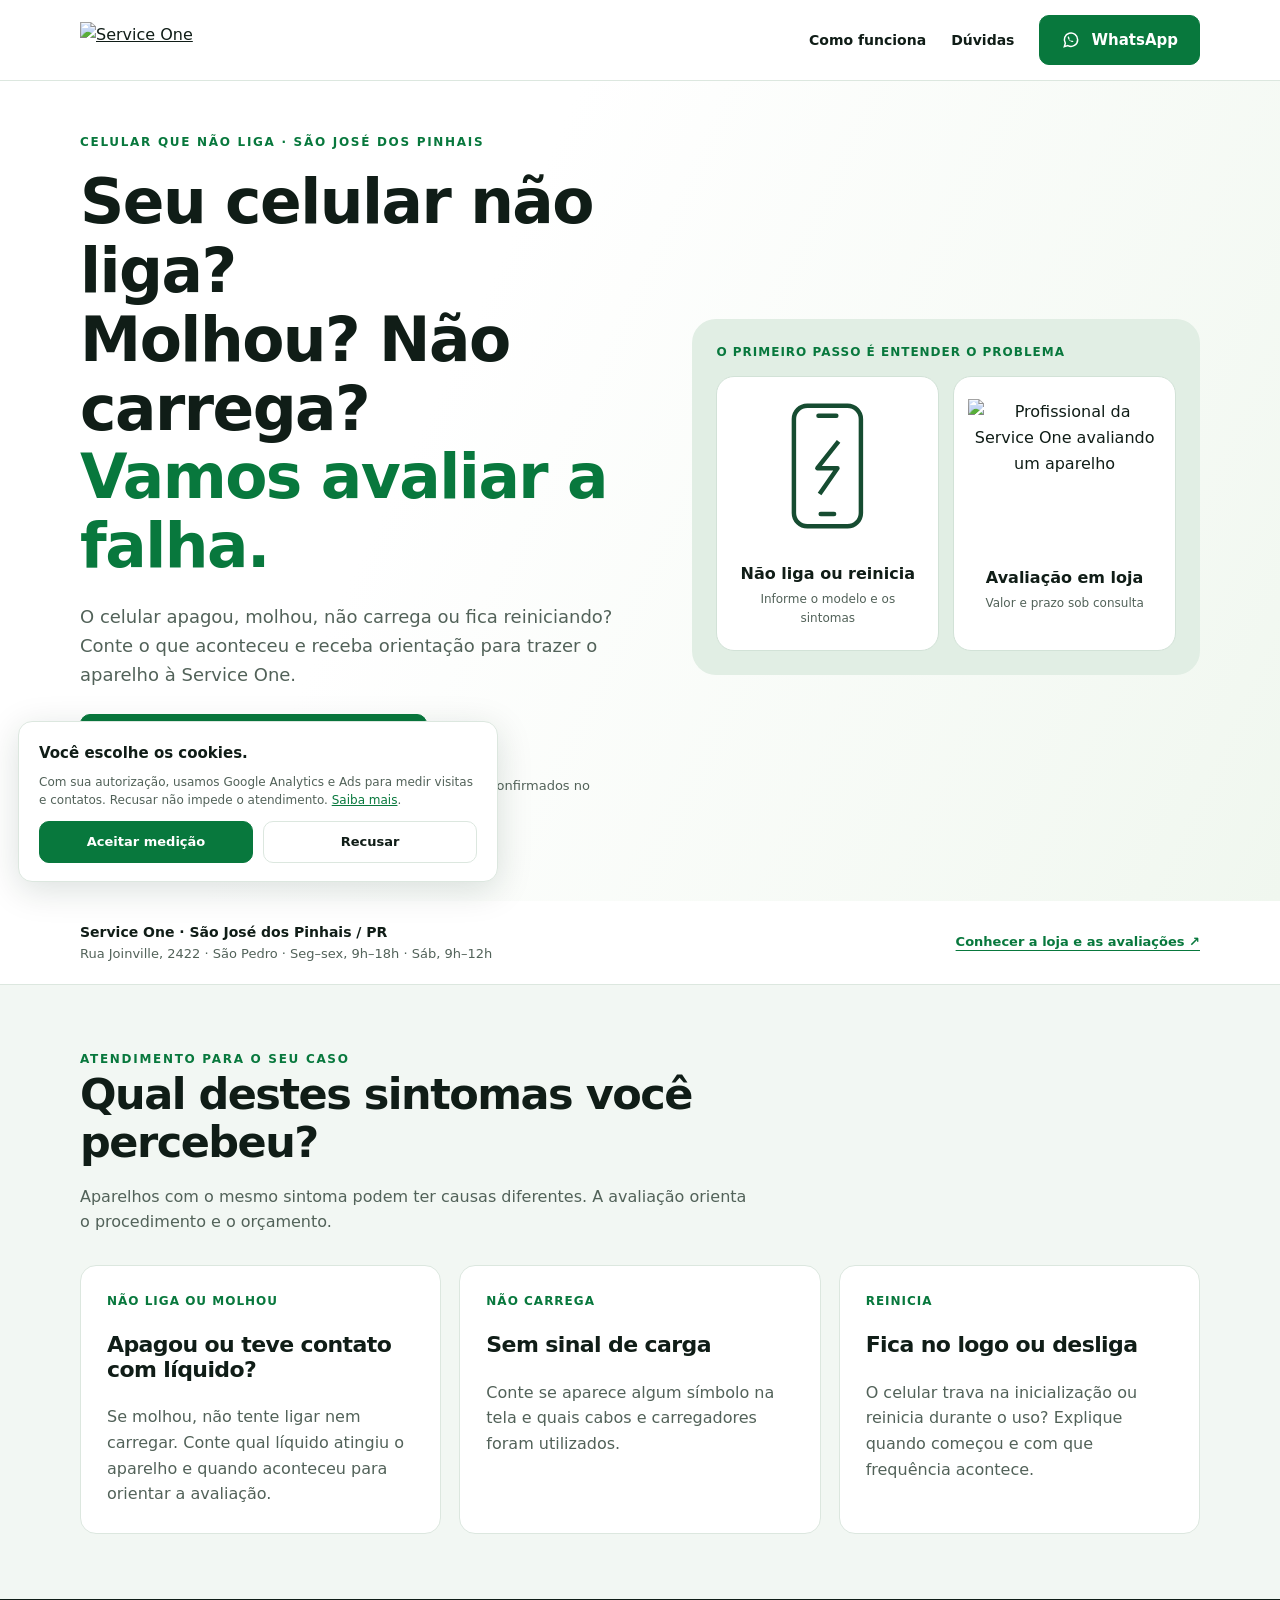
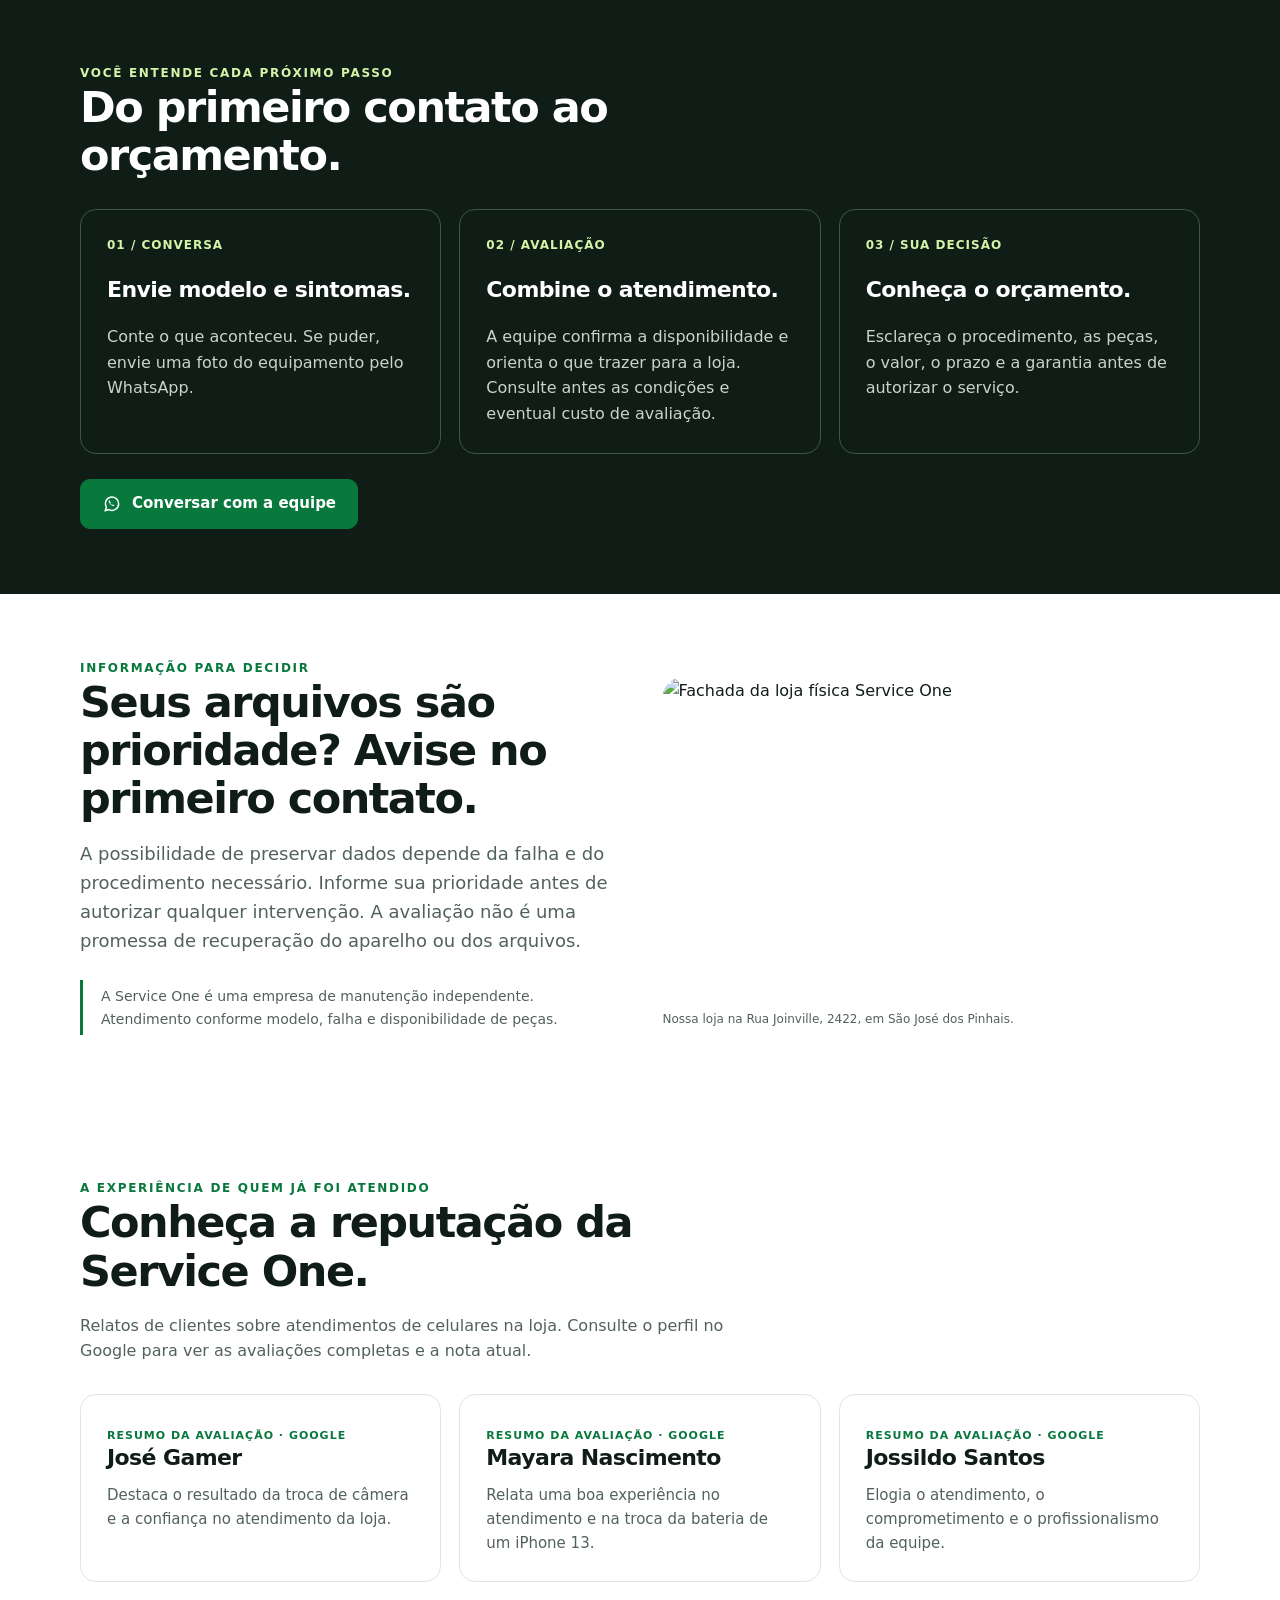
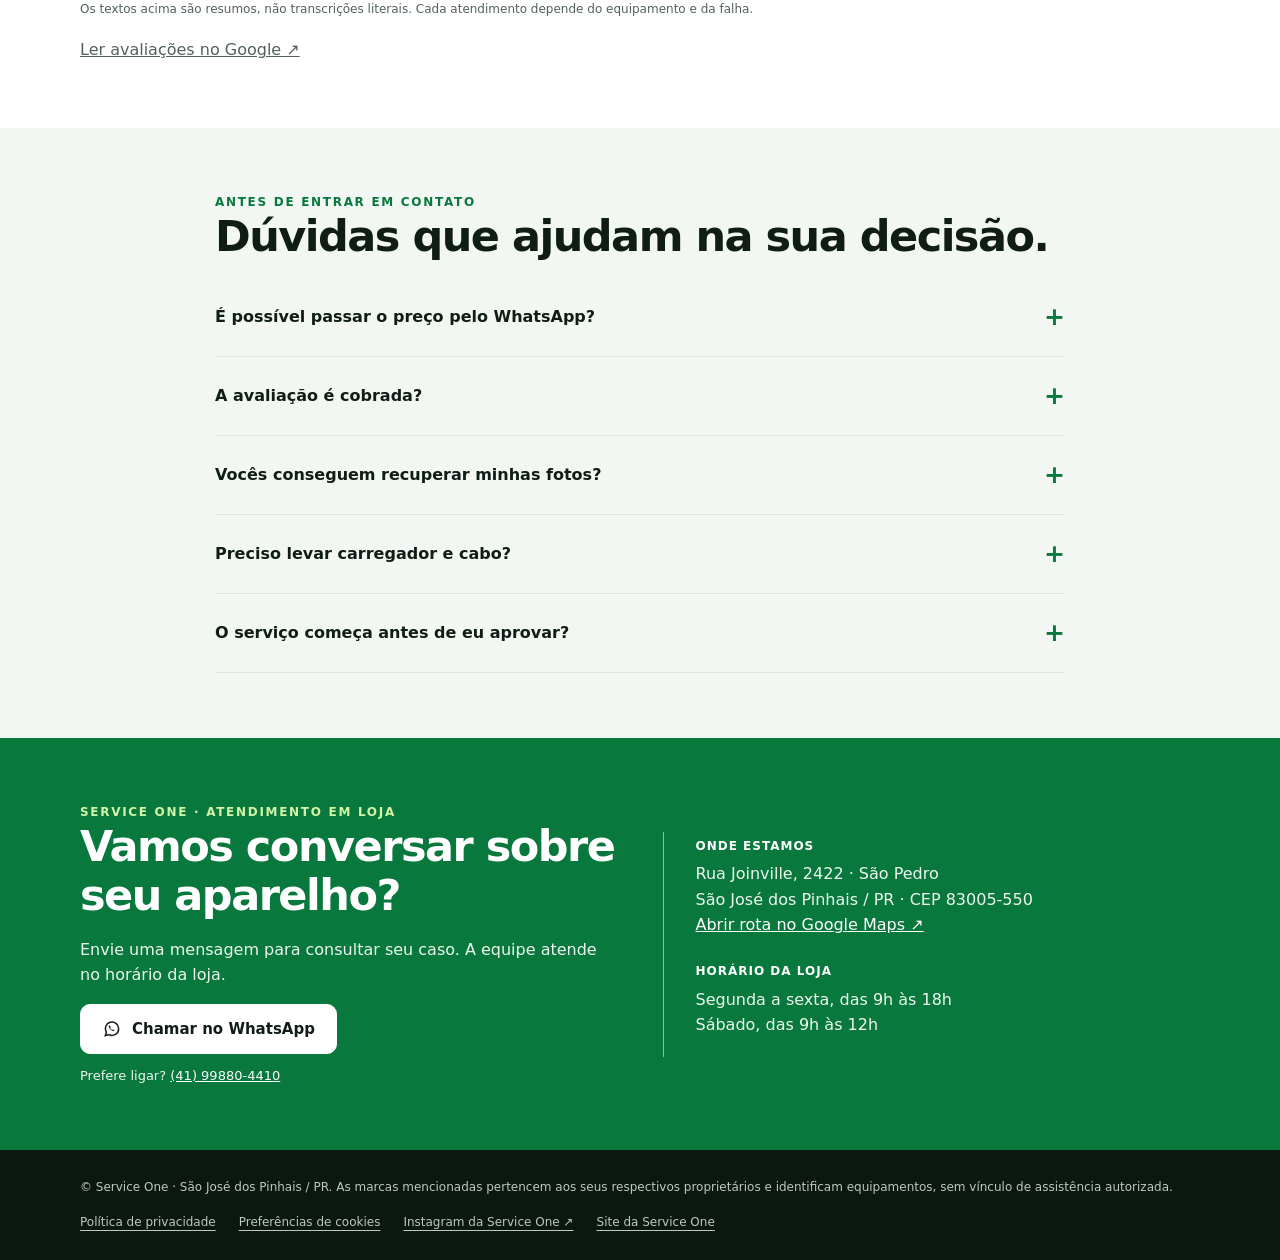
==== commit d32a6972: "Destaca celular que molhou e não carrega na campanha Não Liga" ====
--- a/campanhacelularnaoliga/index.html
+++ b/campanhacelularnaoliga/index.html
@@ -1,11 +1,11 @@
 <!doctype html>
 <html lang="pt-BR" data-campaign="campanhacelularnaoliga" data-ga-event="whatsapp_celular_nao_liga" data-conversion="MychCLXk_7AdEPjjh7FE">
-<head><meta charset="utf-8"><meta name="viewport" content="width=device-width,initial-scale=1"><title>Celular não liga? Avaliação em São José dos Pinhais | Service One</title><meta name="description" content="Celular apagou, não carrega ou fica reiniciando? Solicite uma avaliação à Service One em São José dos Pinhais. Informe marca, modelo e sintomas pelo WhatsApp."><meta name="theme-color" content="#08783d"><link rel="canonical" href="https://serviceonesjp.com.br/campanhacelularnaoliga/"><link rel="icon" href="/assets/icone-preto.png"><link rel="stylesheet" href="/campanhas.css?v=20261103a"><script defer src="/campanhas.js?v=20261103a"></script><script type="application/ld+json">{"@context":"https://schema.org","@type":"LocalBusiness","name":"Service One","url":"https://serviceonesjp.com.br","telephone":"+5541998804410","address":{"@type":"PostalAddress","streetAddress":"Rua Joinville, 2422 — São Pedro","addressLocality":"São José dos Pinhais","addressRegion":"PR","postalCode":"83005-550","addressCountry":"BR"},"openingHours":["Mo-Fr 09:00-18:00","Sa 09:00-12:00"]}</script></head>
+<head><meta charset="utf-8"><meta name="viewport" content="width=device-width,initial-scale=1"><title>Celular não liga? Avaliação em São José dos Pinhais | Service One</title><meta name="description" content="Celular não liga, molhou, não carrega ou fica reiniciando? Solicite uma avaliação à Service One em São José dos Pinhais. Informe marca, modelo e sintomas pelo WhatsApp."><meta name="theme-color" content="#08783d"><link rel="canonical" href="https://serviceonesjp.com.br/campanhacelularnaoliga/"><link rel="icon" href="/assets/icone-preto.png"><link rel="stylesheet" href="/campanhas.css?v=20261103a"><script defer src="/campanhas.js?v=20261103a"></script><script type="application/ld+json">{"@context":"https://schema.org","@type":"LocalBusiness","name":"Service One","url":"https://serviceonesjp.com.br","telephone":"+5541998804410","address":{"@type":"PostalAddress","streetAddress":"Rua Joinville, 2422 — São Pedro","addressLocality":"São José dos Pinhais","addressRegion":"PR","postalCode":"83005-550","addressCountry":"BR"},"openingHours":["Mo-Fr 09:00-18:00","Sa 09:00-12:00"]}</script></head>
 <body><a class="skip" href="#conteudo">Pular para o conteúdo</a>
 <header class="header"><div class="wrap nav"><a href="#conteudo" aria-label="Service One — início"><img class="logo" src="https://serviceonesjp.com.br/assets/logo-preta-sem-slogan.png" width="170" height="36" alt="Service One"></a><nav class="navlinks" aria-label="Navegação da página"><a href="#atendimento">Como funciona</a><a href="#duvidas">Dúvidas</a><a class="btn" data-whatsapp data-service="celular" data-position="header" href="https://wa.me/5541998804410?text=Ol%C3%A1!%20Vim%20pela%20p%C3%A1gina%20de%20CELULAR%20QUE%20N%C3%83O%20LIGA%20da%20Service%20One%20e%20gostaria%20de%20solicitar%20uma%20avalia%C3%A7%C3%A3o%20do%20meu%20aparelho." target="_blank" rel="noopener"><svg viewBox="0 0 24 24" fill="none" aria-hidden="true"><path d="M20 11.7a8 8 0 0 1-11.8 7L4 20l1.2-4.1A8 8 0 1 1 20 11.7Z" stroke="currentColor" stroke-width="1.8"/><path d="M9 7.5c-.8.1-1.1 1-.8 2 .8 2.3 2.5 4 4.8 4.8 1 .3 1.9 0 2-.8l-2-1-1 .7-2.2-2.2.6-1-1.4-2.5Z" fill="currentColor"/></svg>WhatsApp</a></nav></div></header>
-<main id="conteudo"><section class="hero "><div class="wrap hero-grid"><div><div class="eyebrow">Celular que não liga · São José dos Pinhais</div><h1>Seu celular<br>não liga?<br><span>Vamos avaliar a falha.</span></h1><p class="lead">Apagou, não responde ao carregador ou fica reiniciando? Conte o que aconteceu e receba orientação para trazer o aparelho à Service One.</p><div class="hero-actions"><a class="btn" data-whatsapp data-service="celular" data-position="hero" href="https://wa.me/5541998804410?text=Ol%C3%A1!%20Vim%20pela%20p%C3%A1gina%20de%20CELULAR%20QUE%20N%C3%83O%20LIGA%20da%20Service%20One%20e%20gostaria%20de%20solicitar%20uma%20avalia%C3%A7%C3%A3o%20do%20meu%20aparelho." target="_blank" rel="noopener"><svg viewBox="0 0 24 24" fill="none" aria-hidden="true"><path d="M20 11.7a8 8 0 0 1-11.8 7L4 20l1.2-4.1A8 8 0 1 1 20 11.7Z" stroke="currentColor" stroke-width="1.8"/><path d="M9 7.5c-.8.1-1.1 1-.8 2 .8 2.3 2.5 4 4.8 4.8 1 .3 1.9 0 2-.8l-2-1-1 .7-2.2-2.2.6-1-1.4-2.5Z" fill="currentColor"/></svg>Solicitar avaliação no WhatsApp</a></div><p class="helper">Informe modelo e sintomas. Valor, prazo e disponibilidade são confirmados no atendimento.</p><div class="assurances"><span>Loja física em SJP</span><span>Orçamento para aprovação</span></div></div><div class="visual"><span class="visual-title">O primeiro passo é entender o problema</span><div class="device"><svg viewBox="0 0 160 120" fill="none" aria-hidden="true"><g stroke="currentColor" stroke-width="4"><rect x="50" y="6" width="60" height="108" rx="12"/><path d="M72 15h16M74 103h12" stroke-linecap="round"/><path d="m90 38-19 24h18L73 85" stroke-linejoin="round"/></g></svg><strong>Não liga ou reinicia</strong><small>Informe o modelo e os sintomas</small></div><div class="device"><img src="https://serviceonesjp.com.br/campanhatelaebateria/assets/tecnico.jpg" width="300" height="220" fetchpriority="high" alt="Profissional da Service One avaliando um aparelho"><strong>Avaliação em loja</strong><small>Valor e prazo sob consulta</small></div></div></div></section>
+<main id="conteudo"><section class="hero "><div class="wrap hero-grid"><div><div class="eyebrow">Celular que não liga · São José dos Pinhais</div><h1>Seu celular não liga?<br>Molhou? Não carrega?<br><span>Vamos avaliar a falha.</span></h1><p class="lead">O celular apagou, molhou, não carrega ou fica reiniciando? Conte o que aconteceu e receba orientação para trazer o aparelho à Service One.</p><div class="hero-actions"><a class="btn" data-whatsapp data-service="celular" data-position="hero" href="https://wa.me/5541998804410?text=Ol%C3%A1!%20Vim%20pela%20p%C3%A1gina%20de%20CELULAR%20QUE%20N%C3%83O%20LIGA%20da%20Service%20One%20e%20gostaria%20de%20solicitar%20uma%20avalia%C3%A7%C3%A3o%20do%20meu%20aparelho." target="_blank" rel="noopener"><svg viewBox="0 0 24 24" fill="none" aria-hidden="true"><path d="M20 11.7a8 8 0 0 1-11.8 7L4 20l1.2-4.1A8 8 0 1 1 20 11.7Z" stroke="currentColor" stroke-width="1.8"/><path d="M9 7.5c-.8.1-1.1 1-.8 2 .8 2.3 2.5 4 4.8 4.8 1 .3 1.9 0 2-.8l-2-1-1 .7-2.2-2.2.6-1-1.4-2.5Z" fill="currentColor"/></svg>Solicitar avaliação no WhatsApp</a></div><p class="helper">Informe modelo e sintomas. Valor, prazo e disponibilidade são confirmados no atendimento.</p><div class="assurances"><span>Loja física em SJP</span><span>Orçamento para aprovação</span></div></div><div class="visual"><span class="visual-title">O primeiro passo é entender o problema</span><div class="device"><svg viewBox="0 0 160 120" fill="none" aria-hidden="true"><g stroke="currentColor" stroke-width="4"><rect x="50" y="6" width="60" height="108" rx="12"/><path d="M72 15h16M74 103h12" stroke-linecap="round"/><path d="m90 38-19 24h18L73 85" stroke-linejoin="round"/></g></svg><strong>Não liga ou reinicia</strong><small>Informe o modelo e os sintomas</small></div><div class="device"><img src="https://serviceonesjp.com.br/campanhatelaebateria/assets/tecnico.jpg" width="300" height="220" fetchpriority="high" alt="Profissional da Service One avaliando um aparelho"><strong>Avaliação em loja</strong><small>Valor e prazo sob consulta</small></div></div></div></section>
 <div class="trustbar"><div class="wrap trust-inner"><div><strong>Service One · São José dos Pinhais / PR</strong><p>Rua Joinville, 2422 · São Pedro · Seg–sex, 9h–18h · Sáb, 9h–12h</p></div><a href="https://www.google.com/maps/search/?api=1&query=Service%20One%20Loja%20e%20Assist%C3%AAncia%20T%C3%A9cnica%20R.%20Joinville%202422%20S%C3%A3o%20Jos%C3%A9%20dos%20Pinhais" target="_blank" rel="noopener">Conhecer a loja e as avaliações ↗</a></div></div>
-<section class="section soft" aria-labelledby="services-title"><div class="wrap"><div class="section-intro"><div class="eyebrow">Atendimento para o seu caso</div><h2 id="services-title">Qual destes sintomas você percebeu?</h2><p>Aparelhos com o mesmo sintoma podem ter causas diferentes. A avaliação orienta o procedimento e o orçamento.</p></div><div class="cards"><article class="card"><span class="num">NÃO LIGA</span><h3>Apagou e não responde</h3><p>Não mostra imagem ou não reage ao botão de ligar? Informe se houve queda, contato com líquido ou alguma mudança antes da falha.</p></article><article class="card"><span class="num">NÃO CARREGA</span><h3>Sem sinal de carga</h3><p>Conte se aparece algum símbolo na tela e quais cabos e carregadores foram utilizados.</p></article><article class="card"><span class="num">REINICIA</span><h3>Fica no logo ou desliga</h3><p>O celular trava na inicialização ou reinicia durante o uso? Explique quando começou e com que frequência acontece.</p></article></div></div></section>
+<section class="section soft" aria-labelledby="services-title"><div class="wrap"><div class="section-intro"><div class="eyebrow">Atendimento para o seu caso</div><h2 id="services-title">Qual destes sintomas você percebeu?</h2><p>Aparelhos com o mesmo sintoma podem ter causas diferentes. A avaliação orienta o procedimento e o orçamento.</p></div><div class="cards"><article class="card"><span class="num">NÃO LIGA OU MOLHOU</span><h3>Apagou ou teve contato com líquido?</h3><p>Se molhou, não tente ligar nem carregar. Conte qual líquido atingiu o aparelho e quando aconteceu para orientar a avaliação.</p></article><article class="card"><span class="num">NÃO CARREGA</span><h3>Sem sinal de carga</h3><p>Conte se aparece algum símbolo na tela e quais cabos e carregadores foram utilizados.</p></article><article class="card"><span class="num">REINICIA</span><h3>Fica no logo ou desliga</h3><p>O celular trava na inicialização ou reinicia durante o uso? Explique quando começou e com que frequência acontece.</p></article></div></div></section>
 <section class="section process" id="atendimento"><div class="wrap"><div class="section-intro"><div class="eyebrow">Você entende cada próximo passo</div><h2>Do primeiro contato ao orçamento.</h2></div><div class="cards"><article class="card"><span class="num">01 / CONVERSA</span><h3>Envie modelo e sintomas.</h3><p>Conte o que aconteceu. Se puder, envie uma foto do equipamento pelo WhatsApp.</p></article><article class="card"><span class="num">02 / AVALIAÇÃO</span><h3>Combine o atendimento.</h3><p>A equipe confirma a disponibilidade e orienta o que trazer para a loja. Consulte antes as condições e eventual custo de avaliação.</p></article><article class="card"><span class="num">03 / SUA DECISÃO</span><h3>Conheça o orçamento.</h3><p>Esclareça o procedimento, as peças, o valor, o prazo e a garantia antes de autorizar o serviço.</p></article></div><a class="btn" data-whatsapp data-service="celular" data-position="process" href="https://wa.me/5541998804410?text=Ol%C3%A1!%20Vim%20pela%20p%C3%A1gina%20de%20CELULAR%20QUE%20N%C3%83O%20LIGA%20da%20Service%20One%20e%20gostaria%20de%20solicitar%20uma%20avalia%C3%A7%C3%A3o%20do%20meu%20aparelho." target="_blank" rel="noopener"><svg viewBox="0 0 24 24" fill="none" aria-hidden="true"><path d="M20 11.7a8 8 0 0 1-11.8 7L4 20l1.2-4.1A8 8 0 1 1 20 11.7Z" stroke="currentColor" stroke-width="1.8"/><path d="M9 7.5c-.8.1-1.1 1-.8 2 .8 2.3 2.5 4 4.8 4.8 1 .3 1.9 0 2-.8l-2-1-1 .7-2.2-2.2.6-1-1.4-2.5Z" fill="currentColor"/></svg>Conversar com a equipe</a></div></section>
 <section class="section"><div class="wrap split"><div><div class="eyebrow">Informação para decidir</div><h2>Seus arquivos são prioridade? Avise no primeiro contato.</h2><p class="lead">A possibilidade de preservar dados depende da falha e do procedimento necessário. Informe sua prioridade antes de autorizar qualquer intervenção. A avaliação não é uma promessa de recuperação do aparelho ou dos arquivos.</p><p class="note">A Service One é uma empresa de manutenção independente. Atendimento conforme modelo, falha e disponibilidade de peças.</p></div><div><img class="real-photo" loading="lazy" decoding="async" src="https://serviceonesjp.com.br/campanhatelaebateria/assets/fachada.jpg" width="800" height="480" alt="Fachada da loja física Service One"><p class="caption">Nossa loja na Rua Joinville, 2422, em São José dos Pinhais.</p></div></div></section>
 <section class="section" aria-labelledby="reviews-title"><div class="wrap"><div class="section-intro"><div class="eyebrow">A experiência de quem já foi atendido</div><h2 id="reviews-title">Conheça a reputação da Service One.</h2><p>Relatos de clientes sobre atendimentos de celulares na loja. Consulte o perfil no Google para ver as avaliações completas e a nota atual.</p></div><div class="cards"><article class="card"><span class="review-label">Resumo da avaliação · Google</span><h3 class="review-name">José Gamer</h3><p class="review-text">Destaca o resultado da troca de câmera e a confiança no atendimento da loja.</p></article><article class="card"><span class="review-label">Resumo da avaliação · Google</span><h3 class="review-name">Mayara Nascimento</h3><p class="review-text">Relata uma boa experiência no atendimento e na troca da bateria de um iPhone 13.</p></article><article class="card"><span class="review-label">Resumo da avaliação · Google</span><h3 class="review-name">Jossildo Santos</h3><p class="review-text">Elogia o atendimento, o comprometimento e o profissionalismo da equipe.</p></article></div><p class="review-note">Os textos acima são resumos, não transcrições literais. Cada atendimento depende do equipamento e da falha.</p><p style="margin:18px 0 0"><a href="https://www.google.com/maps/search/?api=1&query=Service%20One%20Loja%20e%20Assist%C3%AAncia%20T%C3%A9cnica%20R.%20Joinville%202422%20S%C3%A3o%20Jos%C3%A9%20dos%20Pinhais" target="_blank" rel="noopener">Ler avaliações no Google ↗</a></p></div></section>
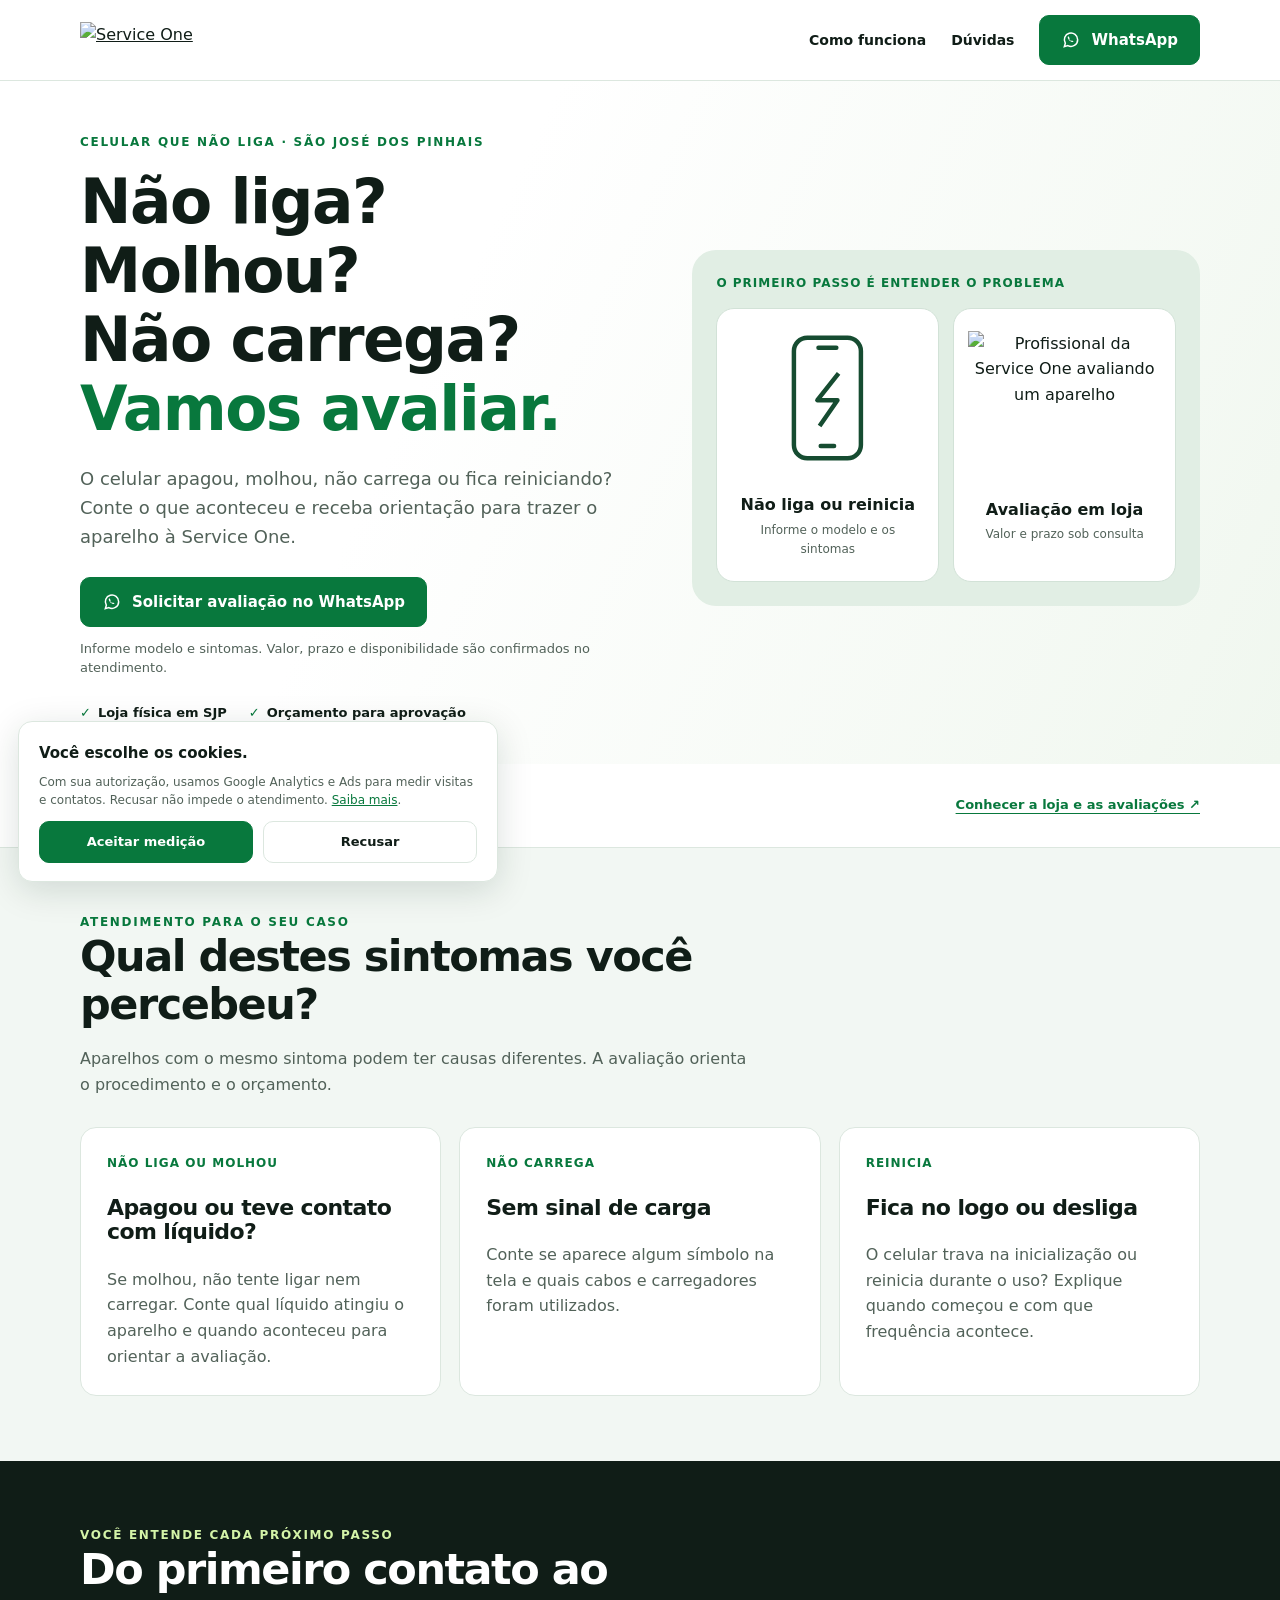
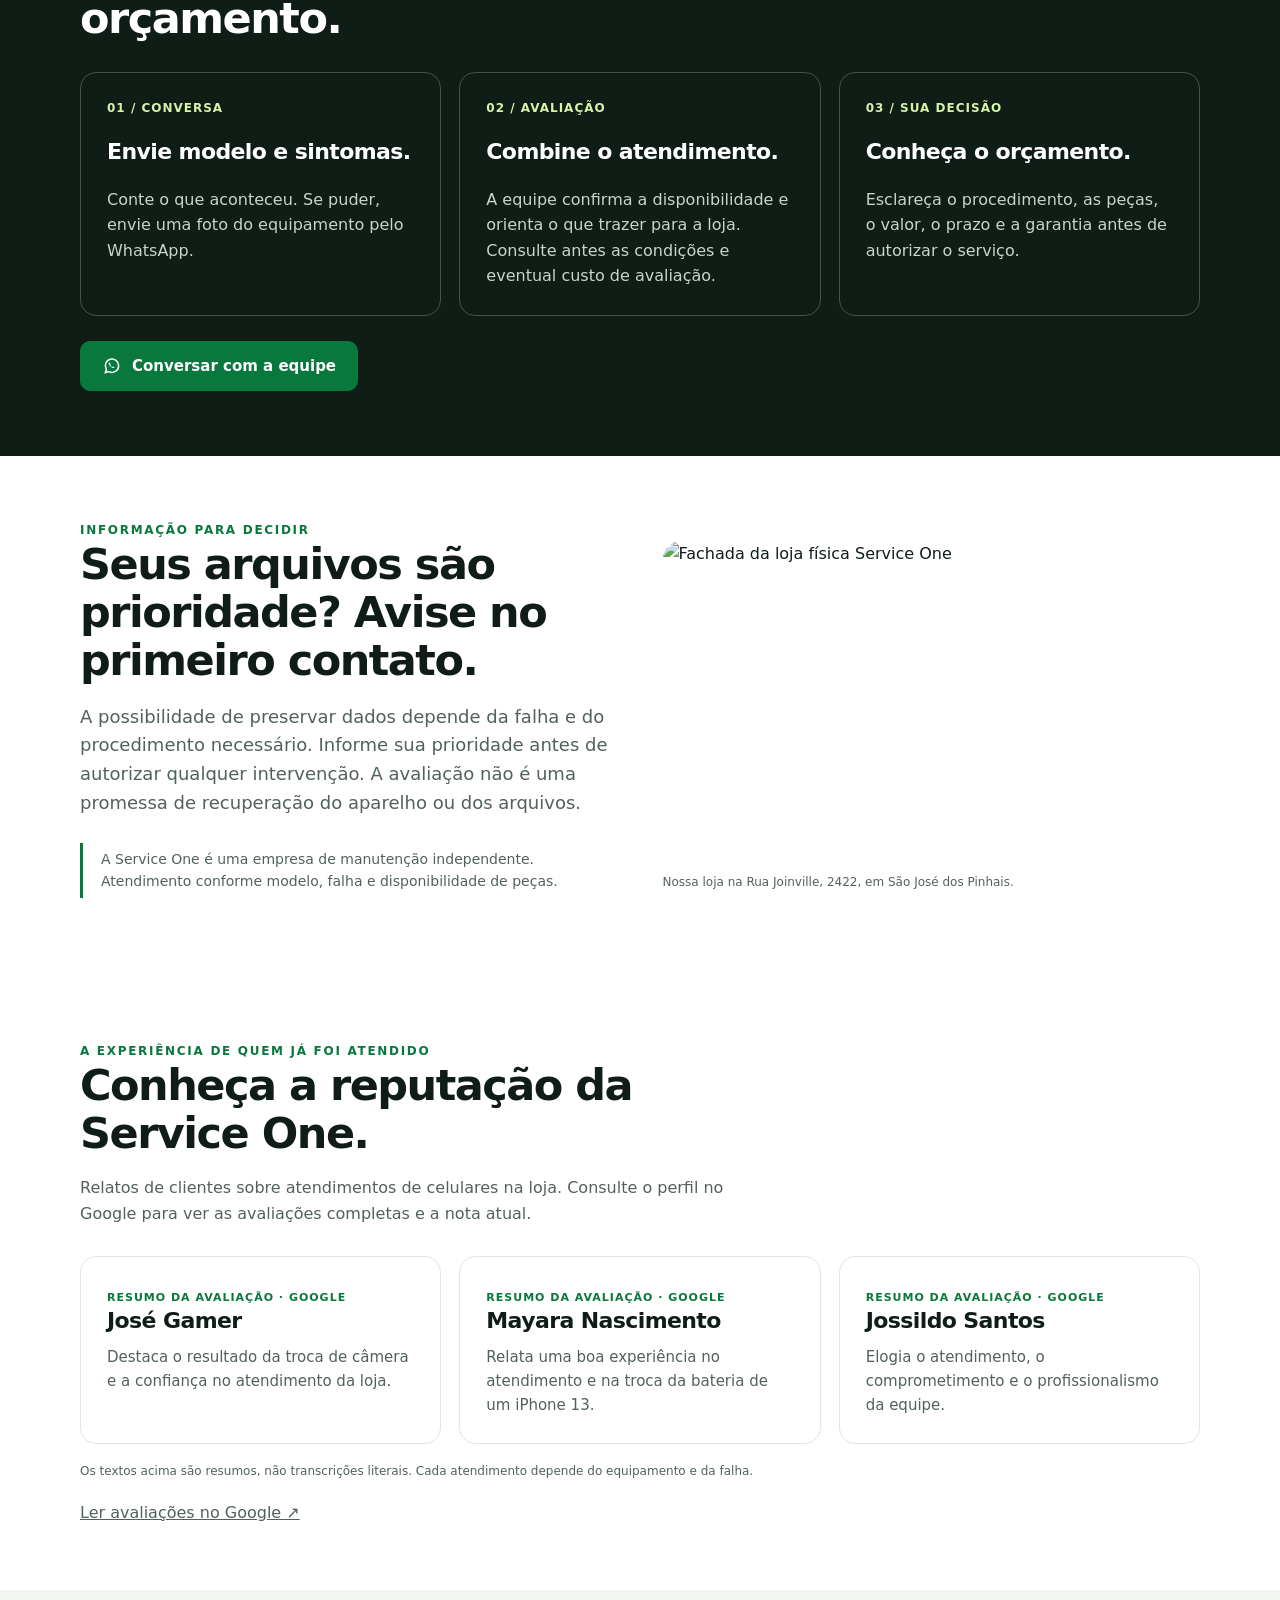
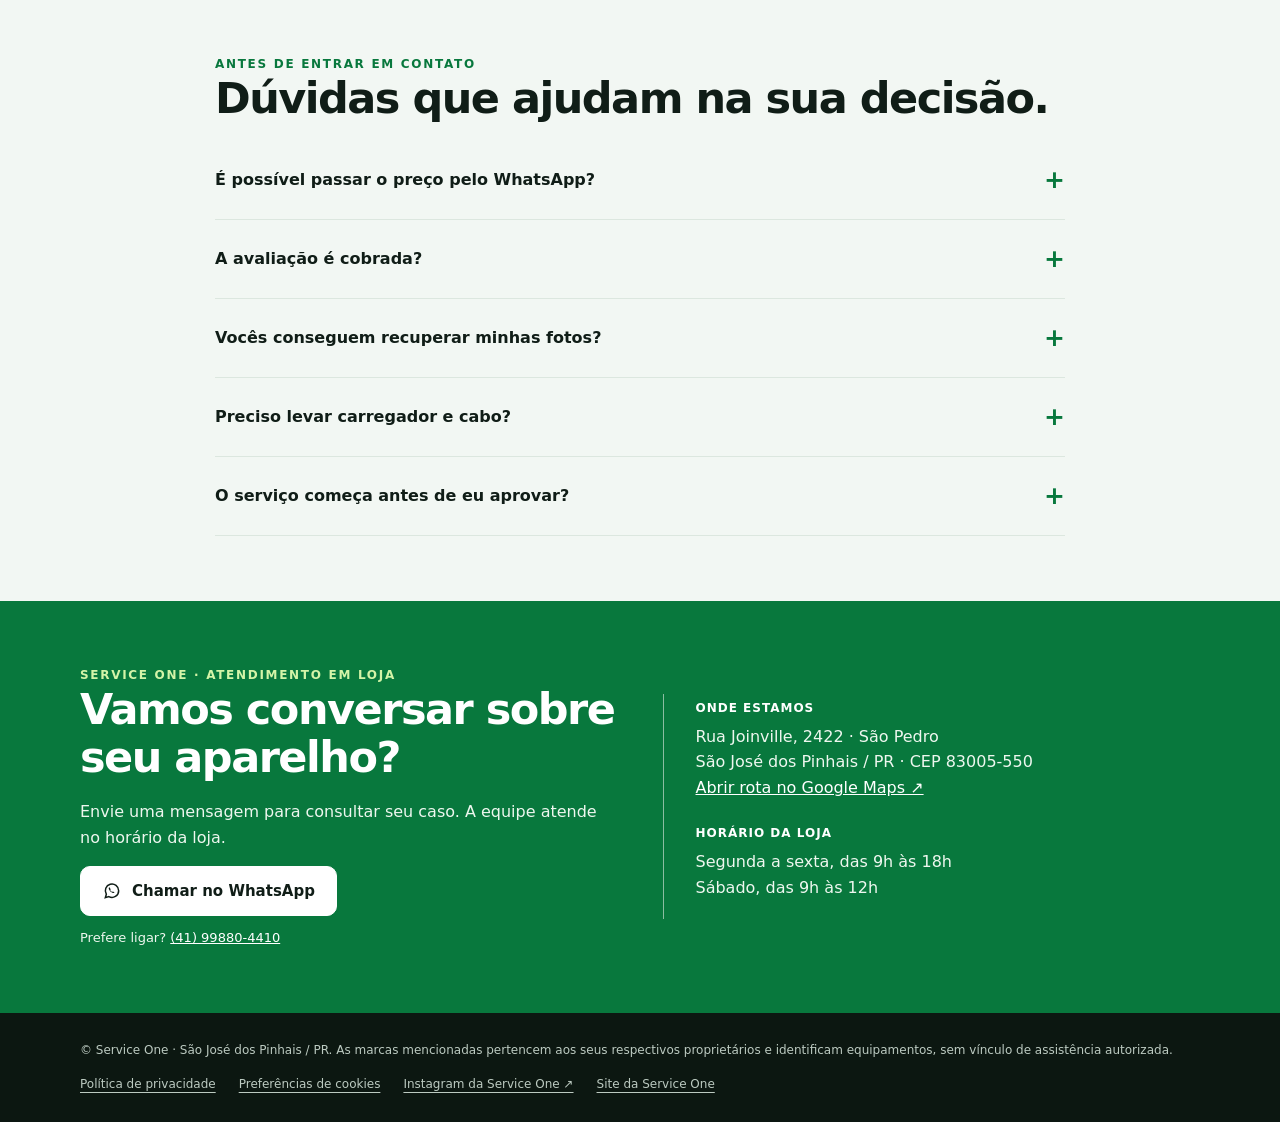
==== commit d8253cf4: "Ajusta chamada de celular molhado para manter contato visível na primeira tela" ====
--- a/campanhacelularnaoliga/index.html
+++ b/campanhacelularnaoliga/index.html
@@ -3,7 +3,7 @@
 <head><meta charset="utf-8"><meta name="viewport" content="width=device-width,initial-scale=1"><title>Celular não liga? Avaliação em São José dos Pinhais | Service One</title><meta name="description" content="Celular não liga, molhou, não carrega ou fica reiniciando? Solicite uma avaliação à Service One em São José dos Pinhais. Informe marca, modelo e sintomas pelo WhatsApp."><meta name="theme-color" content="#08783d"><link rel="canonical" href="https://serviceonesjp.com.br/campanhacelularnaoliga/"><link rel="icon" href="/assets/icone-preto.png"><link rel="stylesheet" href="/campanhas.css?v=20261103a"><script defer src="/campanhas.js?v=20261103a"></script><script type="application/ld+json">{"@context":"https://schema.org","@type":"LocalBusiness","name":"Service One","url":"https://serviceonesjp.com.br","telephone":"+5541998804410","address":{"@type":"PostalAddress","streetAddress":"Rua Joinville, 2422 — São Pedro","addressLocality":"São José dos Pinhais","addressRegion":"PR","postalCode":"83005-550","addressCountry":"BR"},"openingHours":["Mo-Fr 09:00-18:00","Sa 09:00-12:00"]}</script></head>
 <body><a class="skip" href="#conteudo">Pular para o conteúdo</a>
 <header class="header"><div class="wrap nav"><a href="#conteudo" aria-label="Service One — início"><img class="logo" src="https://serviceonesjp.com.br/assets/logo-preta-sem-slogan.png" width="170" height="36" alt="Service One"></a><nav class="navlinks" aria-label="Navegação da página"><a href="#atendimento">Como funciona</a><a href="#duvidas">Dúvidas</a><a class="btn" data-whatsapp data-service="celular" data-position="header" href="https://wa.me/5541998804410?text=Ol%C3%A1!%20Vim%20pela%20p%C3%A1gina%20de%20CELULAR%20QUE%20N%C3%83O%20LIGA%20da%20Service%20One%20e%20gostaria%20de%20solicitar%20uma%20avalia%C3%A7%C3%A3o%20do%20meu%20aparelho." target="_blank" rel="noopener"><svg viewBox="0 0 24 24" fill="none" aria-hidden="true"><path d="M20 11.7a8 8 0 0 1-11.8 7L4 20l1.2-4.1A8 8 0 1 1 20 11.7Z" stroke="currentColor" stroke-width="1.8"/><path d="M9 7.5c-.8.1-1.1 1-.8 2 .8 2.3 2.5 4 4.8 4.8 1 .3 1.9 0 2-.8l-2-1-1 .7-2.2-2.2.6-1-1.4-2.5Z" fill="currentColor"/></svg>WhatsApp</a></nav></div></header>
-<main id="conteudo"><section class="hero "><div class="wrap hero-grid"><div><div class="eyebrow">Celular que não liga · São José dos Pinhais</div><h1>Seu celular não liga?<br>Molhou? Não carrega?<br><span>Vamos avaliar a falha.</span></h1><p class="lead">O celular apagou, molhou, não carrega ou fica reiniciando? Conte o que aconteceu e receba orientação para trazer o aparelho à Service One.</p><div class="hero-actions"><a class="btn" data-whatsapp data-service="celular" data-position="hero" href="https://wa.me/5541998804410?text=Ol%C3%A1!%20Vim%20pela%20p%C3%A1gina%20de%20CELULAR%20QUE%20N%C3%83O%20LIGA%20da%20Service%20One%20e%20gostaria%20de%20solicitar%20uma%20avalia%C3%A7%C3%A3o%20do%20meu%20aparelho." target="_blank" rel="noopener"><svg viewBox="0 0 24 24" fill="none" aria-hidden="true"><path d="M20 11.7a8 8 0 0 1-11.8 7L4 20l1.2-4.1A8 8 0 1 1 20 11.7Z" stroke="currentColor" stroke-width="1.8"/><path d="M9 7.5c-.8.1-1.1 1-.8 2 .8 2.3 2.5 4 4.8 4.8 1 .3 1.9 0 2-.8l-2-1-1 .7-2.2-2.2.6-1-1.4-2.5Z" fill="currentColor"/></svg>Solicitar avaliação no WhatsApp</a></div><p class="helper">Informe modelo e sintomas. Valor, prazo e disponibilidade são confirmados no atendimento.</p><div class="assurances"><span>Loja física em SJP</span><span>Orçamento para aprovação</span></div></div><div class="visual"><span class="visual-title">O primeiro passo é entender o problema</span><div class="device"><svg viewBox="0 0 160 120" fill="none" aria-hidden="true"><g stroke="currentColor" stroke-width="4"><rect x="50" y="6" width="60" height="108" rx="12"/><path d="M72 15h16M74 103h12" stroke-linecap="round"/><path d="m90 38-19 24h18L73 85" stroke-linejoin="round"/></g></svg><strong>Não liga ou reinicia</strong><small>Informe o modelo e os sintomas</small></div><div class="device"><img src="https://serviceonesjp.com.br/campanhatelaebateria/assets/tecnico.jpg" width="300" height="220" fetchpriority="high" alt="Profissional da Service One avaliando um aparelho"><strong>Avaliação em loja</strong><small>Valor e prazo sob consulta</small></div></div></div></section>
+<main id="conteudo"><section class="hero "><div class="wrap hero-grid"><div><div class="eyebrow">Celular que não liga · São José dos Pinhais</div><h1>Não liga? Molhou?<br>Não carrega?<br><span>Vamos avaliar.</span></h1><p class="lead">O celular apagou, molhou, não carrega ou fica reiniciando? Conte o que aconteceu e receba orientação para trazer o aparelho à Service One.</p><div class="hero-actions"><a class="btn" data-whatsapp data-service="celular" data-position="hero" href="https://wa.me/5541998804410?text=Ol%C3%A1!%20Vim%20pela%20p%C3%A1gina%20de%20CELULAR%20QUE%20N%C3%83O%20LIGA%20da%20Service%20One%20e%20gostaria%20de%20solicitar%20uma%20avalia%C3%A7%C3%A3o%20do%20meu%20aparelho." target="_blank" rel="noopener"><svg viewBox="0 0 24 24" fill="none" aria-hidden="true"><path d="M20 11.7a8 8 0 0 1-11.8 7L4 20l1.2-4.1A8 8 0 1 1 20 11.7Z" stroke="currentColor" stroke-width="1.8"/><path d="M9 7.5c-.8.1-1.1 1-.8 2 .8 2.3 2.5 4 4.8 4.8 1 .3 1.9 0 2-.8l-2-1-1 .7-2.2-2.2.6-1-1.4-2.5Z" fill="currentColor"/></svg>Solicitar avaliação no WhatsApp</a></div><p class="helper">Informe modelo e sintomas. Valor, prazo e disponibilidade são confirmados no atendimento.</p><div class="assurances"><span>Loja física em SJP</span><span>Orçamento para aprovação</span></div></div><div class="visual"><span class="visual-title">O primeiro passo é entender o problema</span><div class="device"><svg viewBox="0 0 160 120" fill="none" aria-hidden="true"><g stroke="currentColor" stroke-width="4"><rect x="50" y="6" width="60" height="108" rx="12"/><path d="M72 15h16M74 103h12" stroke-linecap="round"/><path d="m90 38-19 24h18L73 85" stroke-linejoin="round"/></g></svg><strong>Não liga ou reinicia</strong><small>Informe o modelo e os sintomas</small></div><div class="device"><img src="https://serviceonesjp.com.br/campanhatelaebateria/assets/tecnico.jpg" width="300" height="220" fetchpriority="high" alt="Profissional da Service One avaliando um aparelho"><strong>Avaliação em loja</strong><small>Valor e prazo sob consulta</small></div></div></div></section>
 <div class="trustbar"><div class="wrap trust-inner"><div><strong>Service One · São José dos Pinhais / PR</strong><p>Rua Joinville, 2422 · São Pedro · Seg–sex, 9h–18h · Sáb, 9h–12h</p></div><a href="https://www.google.com/maps/search/?api=1&query=Service%20One%20Loja%20e%20Assist%C3%AAncia%20T%C3%A9cnica%20R.%20Joinville%202422%20S%C3%A3o%20Jos%C3%A9%20dos%20Pinhais" target="_blank" rel="noopener">Conhecer a loja e as avaliações ↗</a></div></div>
 <section class="section soft" aria-labelledby="services-title"><div class="wrap"><div class="section-intro"><div class="eyebrow">Atendimento para o seu caso</div><h2 id="services-title">Qual destes sintomas você percebeu?</h2><p>Aparelhos com o mesmo sintoma podem ter causas diferentes. A avaliação orienta o procedimento e o orçamento.</p></div><div class="cards"><article class="card"><span class="num">NÃO LIGA OU MOLHOU</span><h3>Apagou ou teve contato com líquido?</h3><p>Se molhou, não tente ligar nem carregar. Conte qual líquido atingiu o aparelho e quando aconteceu para orientar a avaliação.</p></article><article class="card"><span class="num">NÃO CARREGA</span><h3>Sem sinal de carga</h3><p>Conte se aparece algum símbolo na tela e quais cabos e carregadores foram utilizados.</p></article><article class="card"><span class="num">REINICIA</span><h3>Fica no logo ou desliga</h3><p>O celular trava na inicialização ou reinicia durante o uso? Explique quando começou e com que frequência acontece.</p></article></div></div></section>
 <section class="section process" id="atendimento"><div class="wrap"><div class="section-intro"><div class="eyebrow">Você entende cada próximo passo</div><h2>Do primeiro contato ao orçamento.</h2></div><div class="cards"><article class="card"><span class="num">01 / CONVERSA</span><h3>Envie modelo e sintomas.</h3><p>Conte o que aconteceu. Se puder, envie uma foto do equipamento pelo WhatsApp.</p></article><article class="card"><span class="num">02 / AVALIAÇÃO</span><h3>Combine o atendimento.</h3><p>A equipe confirma a disponibilidade e orienta o que trazer para a loja. Consulte antes as condições e eventual custo de avaliação.</p></article><article class="card"><span class="num">03 / SUA DECISÃO</span><h3>Conheça o orçamento.</h3><p>Esclareça o procedimento, as peças, o valor, o prazo e a garantia antes de autorizar o serviço.</p></article></div><a class="btn" data-whatsapp data-service="celular" data-position="process" href="https://wa.me/5541998804410?text=Ol%C3%A1!%20Vim%20pela%20p%C3%A1gina%20de%20CELULAR%20QUE%20N%C3%83O%20LIGA%20da%20Service%20One%20e%20gostaria%20de%20solicitar%20uma%20avalia%C3%A7%C3%A3o%20do%20meu%20aparelho." target="_blank" rel="noopener"><svg viewBox="0 0 24 24" fill="none" aria-hidden="true"><path d="M20 11.7a8 8 0 0 1-11.8 7L4 20l1.2-4.1A8 8 0 1 1 20 11.7Z" stroke="currentColor" stroke-width="1.8"/><path d="M9 7.5c-.8.1-1.1 1-.8 2 .8 2.3 2.5 4 4.8 4.8 1 .3 1.9 0 2-.8l-2-1-1 .7-2.2-2.2.6-1-1.4-2.5Z" fill="currentColor"/></svg>Conversar com a equipe</a></div></section>
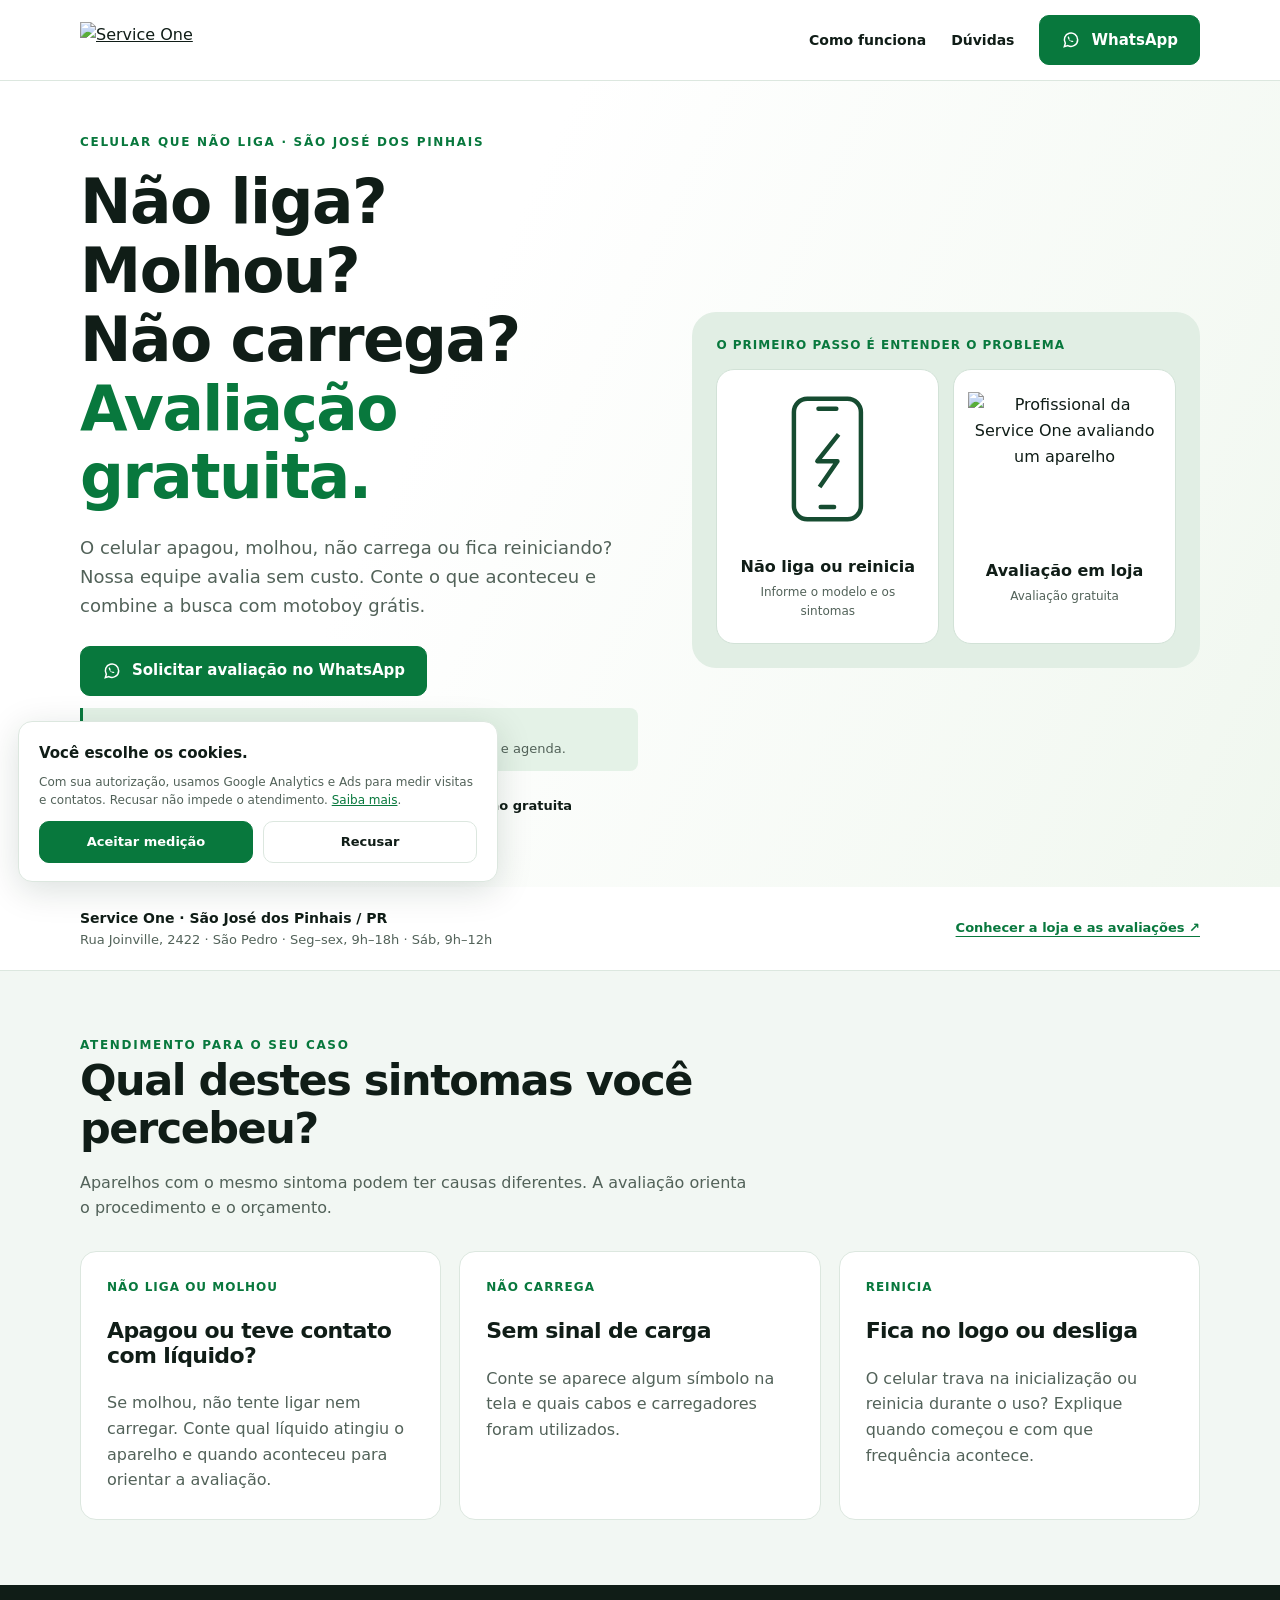
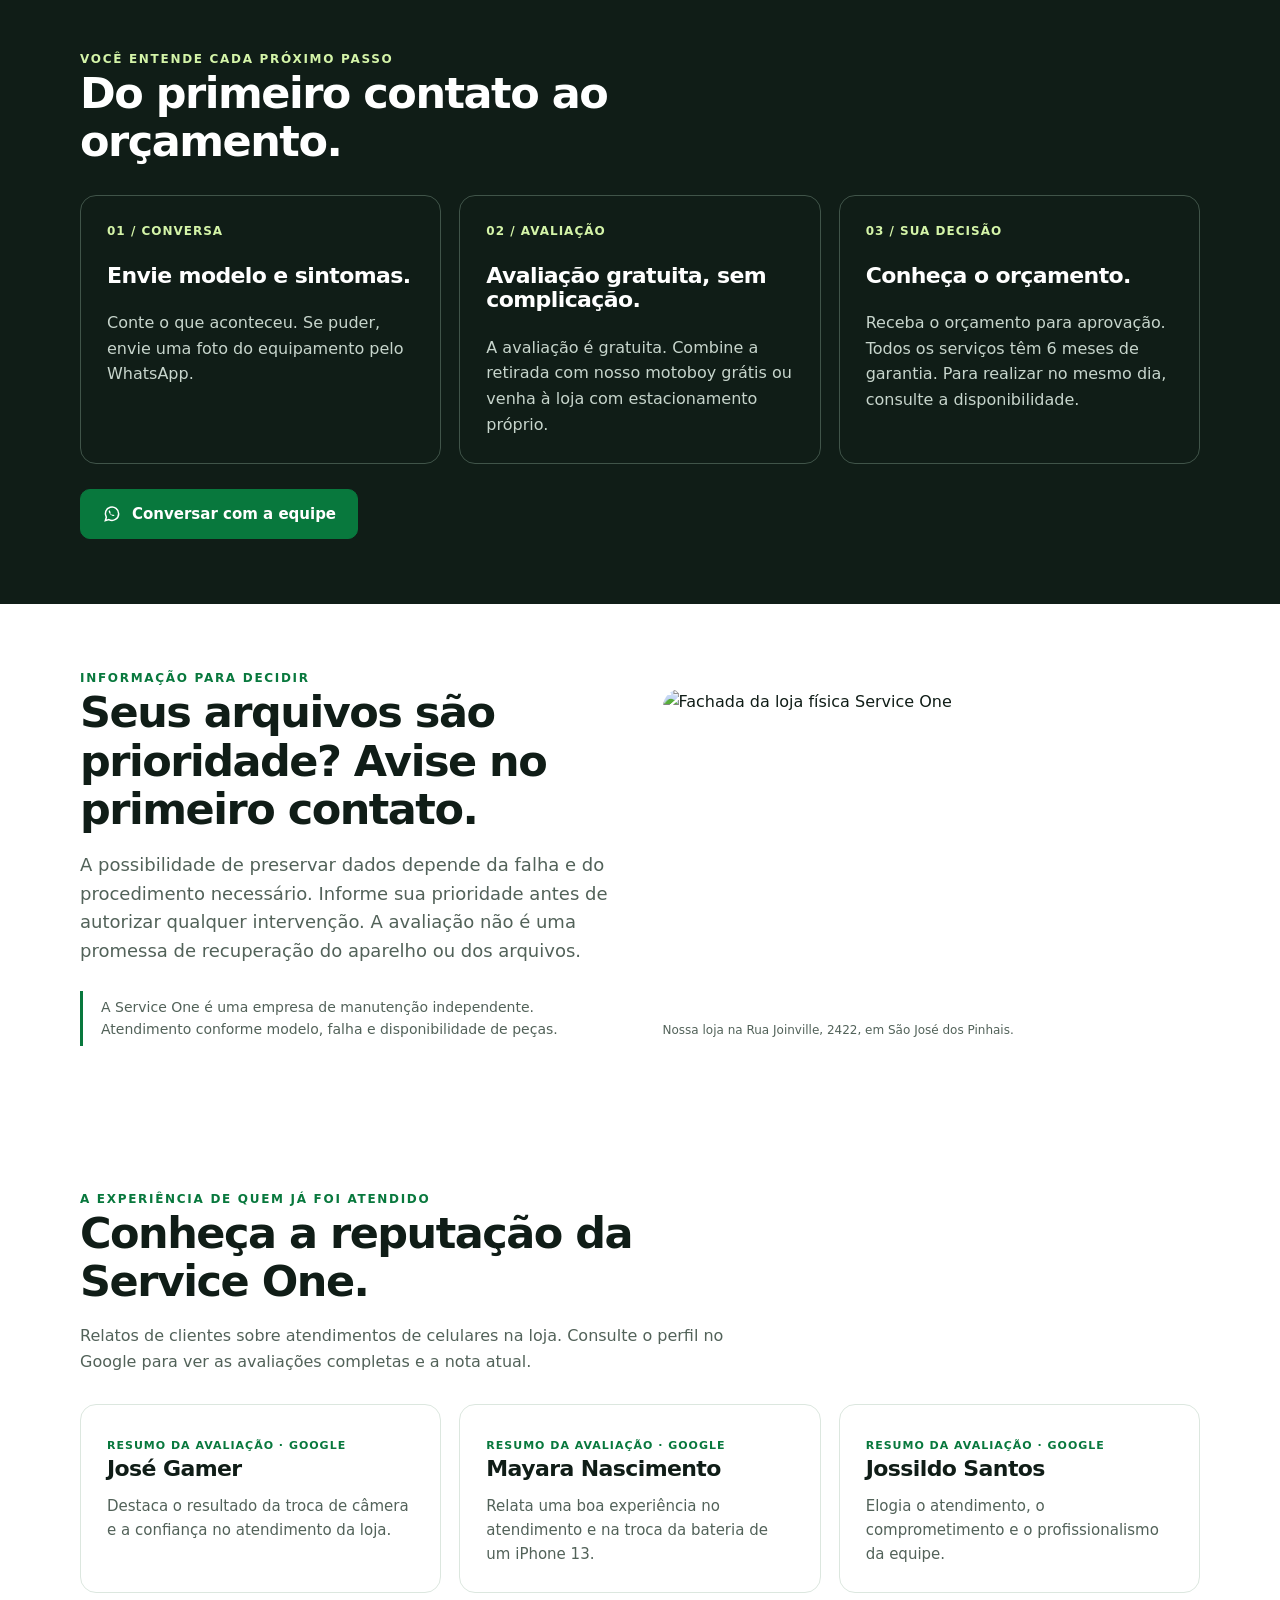
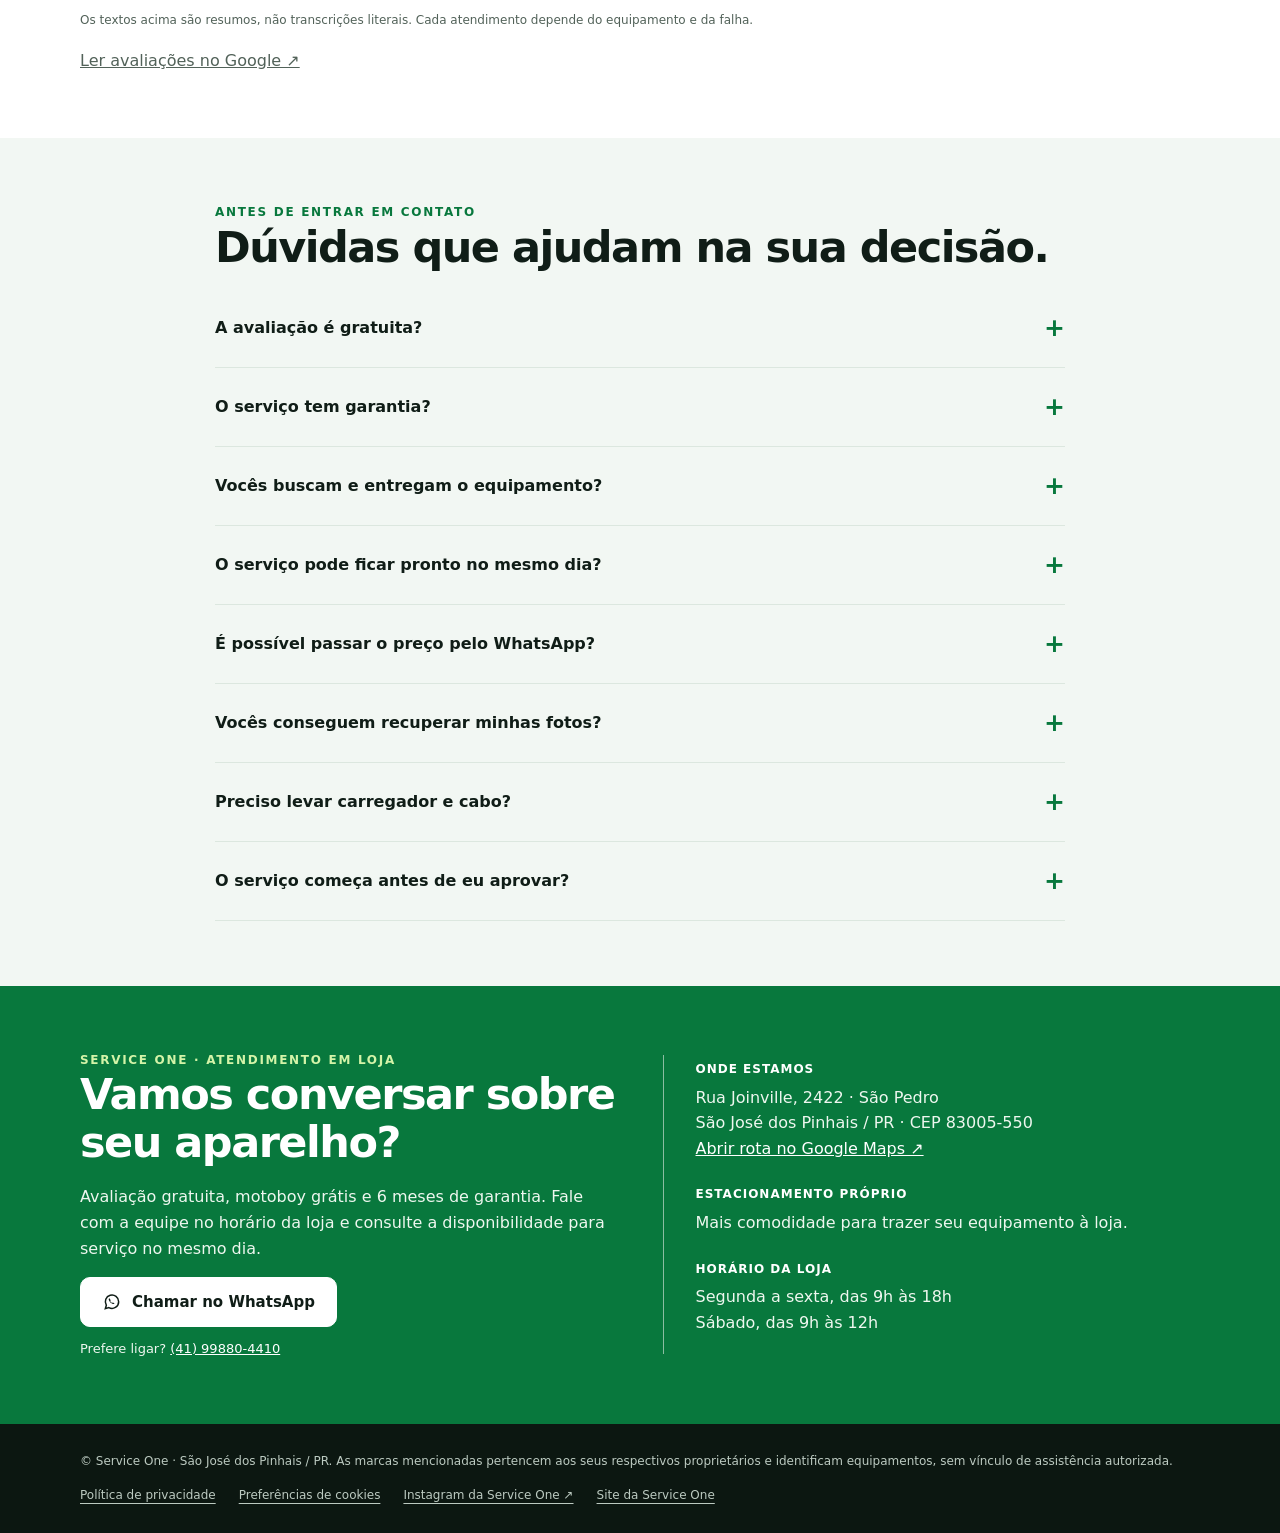
==== commit caf9d3f4: "Destaca diferenciais confirmados: garantia de 6 meses, avaliação e motoboy gratuitos, estacionamento" ====
--- a/campanhacelularnaoliga/index.html
+++ b/campanhacelularnaoliga/index.html
@@ -1,16 +1,16 @@
 <!doctype html>
 <html lang="pt-BR" data-campaign="campanhacelularnaoliga" data-ga-event="whatsapp_celular_nao_liga" data-conversion="MychCLXk_7AdEPjjh7FE">
-<head><meta charset="utf-8"><meta name="viewport" content="width=device-width,initial-scale=1"><title>Celular não liga? Avaliação em São José dos Pinhais | Service One</title><meta name="description" content="Celular não liga, molhou, não carrega ou fica reiniciando? Solicite uma avaliação à Service One em São José dos Pinhais. Informe marca, modelo e sintomas pelo WhatsApp."><meta name="theme-color" content="#08783d"><link rel="canonical" href="https://serviceonesjp.com.br/campanhacelularnaoliga/"><link rel="icon" href="/assets/icone-preto.png"><link rel="stylesheet" href="/campanhas.css?v=20261103a"><script defer src="/campanhas.js?v=20261103a"></script><script type="application/ld+json">{"@context":"https://schema.org","@type":"LocalBusiness","name":"Service One","url":"https://serviceonesjp.com.br","telephone":"+5541998804410","address":{"@type":"PostalAddress","streetAddress":"Rua Joinville, 2422 — São Pedro","addressLocality":"São José dos Pinhais","addressRegion":"PR","postalCode":"83005-550","addressCountry":"BR"},"openingHours":["Mo-Fr 09:00-18:00","Sa 09:00-12:00"]}</script></head>
+<head><meta charset="utf-8"><meta name="viewport" content="width=device-width,initial-scale=1"><title>Celular não liga? Avaliação em São José dos Pinhais | Service One</title><meta name="description" content="Celular não liga, molhou ou não carrega? Avaliação gratuita, motoboy grátis e 6 meses de garantia em SJP. Serviço no mesmo dia: consulte disponibilidade."><meta name="theme-color" content="#08783d"><link rel="canonical" href="https://serviceonesjp.com.br/campanhacelularnaoliga/"><link rel="icon" href="/assets/icone-preto.png"><link rel="stylesheet" href="/campanhas.css?v=20261103a"><script defer src="/campanhas.js?v=20261103a"></script><script type="application/ld+json">{"@context":"https://schema.org","@type":"LocalBusiness","name":"Service One","url":"https://serviceonesjp.com.br","telephone":"+5541998804410","address":{"@type":"PostalAddress","streetAddress":"Rua Joinville, 2422 — São Pedro","addressLocality":"São José dos Pinhais","addressRegion":"PR","postalCode":"83005-550","addressCountry":"BR"},"openingHours":["Mo-Fr 09:00-18:00","Sa 09:00-12:00"]}</script></head>
 <body><a class="skip" href="#conteudo">Pular para o conteúdo</a>
 <header class="header"><div class="wrap nav"><a href="#conteudo" aria-label="Service One — início"><img class="logo" src="https://serviceonesjp.com.br/assets/logo-preta-sem-slogan.png" width="170" height="36" alt="Service One"></a><nav class="navlinks" aria-label="Navegação da página"><a href="#atendimento">Como funciona</a><a href="#duvidas">Dúvidas</a><a class="btn" data-whatsapp data-service="celular" data-position="header" href="https://wa.me/5541998804410?text=Ol%C3%A1!%20Vim%20pela%20p%C3%A1gina%20de%20CELULAR%20QUE%20N%C3%83O%20LIGA%20da%20Service%20One%20e%20gostaria%20de%20solicitar%20uma%20avalia%C3%A7%C3%A3o%20do%20meu%20aparelho." target="_blank" rel="noopener"><svg viewBox="0 0 24 24" fill="none" aria-hidden="true"><path d="M20 11.7a8 8 0 0 1-11.8 7L4 20l1.2-4.1A8 8 0 1 1 20 11.7Z" stroke="currentColor" stroke-width="1.8"/><path d="M9 7.5c-.8.1-1.1 1-.8 2 .8 2.3 2.5 4 4.8 4.8 1 .3 1.9 0 2-.8l-2-1-1 .7-2.2-2.2.6-1-1.4-2.5Z" fill="currentColor"/></svg>WhatsApp</a></nav></div></header>
-<main id="conteudo"><section class="hero "><div class="wrap hero-grid"><div><div class="eyebrow">Celular que não liga · São José dos Pinhais</div><h1>Não liga? Molhou?<br>Não carrega?<br><span>Vamos avaliar.</span></h1><p class="lead">O celular apagou, molhou, não carrega ou fica reiniciando? Conte o que aconteceu e receba orientação para trazer o aparelho à Service One.</p><div class="hero-actions"><a class="btn" data-whatsapp data-service="celular" data-position="hero" href="https://wa.me/5541998804410?text=Ol%C3%A1!%20Vim%20pela%20p%C3%A1gina%20de%20CELULAR%20QUE%20N%C3%83O%20LIGA%20da%20Service%20One%20e%20gostaria%20de%20solicitar%20uma%20avalia%C3%A7%C3%A3o%20do%20meu%20aparelho." target="_blank" rel="noopener"><svg viewBox="0 0 24 24" fill="none" aria-hidden="true"><path d="M20 11.7a8 8 0 0 1-11.8 7L4 20l1.2-4.1A8 8 0 1 1 20 11.7Z" stroke="currentColor" stroke-width="1.8"/><path d="M9 7.5c-.8.1-1.1 1-.8 2 .8 2.3 2.5 4 4.8 4.8 1 .3 1.9 0 2-.8l-2-1-1 .7-2.2-2.2.6-1-1.4-2.5Z" fill="currentColor"/></svg>Solicitar avaliação no WhatsApp</a></div><p class="helper">Informe modelo e sintomas. Valor, prazo e disponibilidade são confirmados no atendimento.</p><div class="assurances"><span>Loja física em SJP</span><span>Orçamento para aprovação</span></div></div><div class="visual"><span class="visual-title">O primeiro passo é entender o problema</span><div class="device"><svg viewBox="0 0 160 120" fill="none" aria-hidden="true"><g stroke="currentColor" stroke-width="4"><rect x="50" y="6" width="60" height="108" rx="12"/><path d="M72 15h16M74 103h12" stroke-linecap="round"/><path d="m90 38-19 24h18L73 85" stroke-linejoin="round"/></g></svg><strong>Não liga ou reinicia</strong><small>Informe o modelo e os sintomas</small></div><div class="device"><img src="https://serviceonesjp.com.br/campanhatelaebateria/assets/tecnico.jpg" width="300" height="220" fetchpriority="high" alt="Profissional da Service One avaliando um aparelho"><strong>Avaliação em loja</strong><small>Valor e prazo sob consulta</small></div></div></div></section>
+<main id="conteudo"><section class="hero "><div class="wrap hero-grid"><div><div class="eyebrow">Celular que não liga · São José dos Pinhais</div><h1>Não liga? Molhou?<br>Não carrega?<br><span>Avaliação gratuita.</span></h1><p class="lead">O celular apagou, molhou, não carrega ou fica reiniciando? Nossa equipe avalia sem custo. Conte o que aconteceu e combine a busca com motoboy grátis.</p><div class="hero-actions"><a class="btn" data-whatsapp data-service="celular" data-position="hero" href="https://wa.me/5541998804410?text=Ol%C3%A1!%20Vim%20pela%20p%C3%A1gina%20de%20CELULAR%20QUE%20N%C3%83O%20LIGA%20da%20Service%20One%20e%20gostaria%20de%20solicitar%20uma%20avalia%C3%A7%C3%A3o%20do%20meu%20aparelho." target="_blank" rel="noopener"><svg viewBox="0 0 24 24" fill="none" aria-hidden="true"><path d="M20 11.7a8 8 0 0 1-11.8 7L4 20l1.2-4.1A8 8 0 1 1 20 11.7Z" stroke="currentColor" stroke-width="1.8"/><path d="M9 7.5c-.8.1-1.1 1-.8 2 .8 2.3 2.5 4 4.8 4.8 1 .3 1.9 0 2-.8l-2-1-1 .7-2.2-2.2.6-1-1.4-2.5Z" fill="currentColor"/></svg>Solicitar avaliação no WhatsApp</a></div><p class="helper" style="padding:12px 14px;border-left:3px solid #08783d;background:#e4f2e7;border-radius:0 8px 8px 0"><strong style="color:#05582c">Serviço no mesmo dia — consulte disponibilidade.</strong><br>Conforme o modelo, a avaliação e a disponibilidade de peças e agenda.</p><div class="assurances" aria-label="Vantagens Service One"><span>6 meses de garantia</span><span>Motoboy grátis</span><span>Avaliação gratuita</span><span>Estacionamento próprio</span></div></div><div class="visual"><span class="visual-title">O primeiro passo é entender o problema</span><div class="device"><svg viewBox="0 0 160 120" fill="none" aria-hidden="true"><g stroke="currentColor" stroke-width="4"><rect x="50" y="6" width="60" height="108" rx="12"/><path d="M72 15h16M74 103h12" stroke-linecap="round"/><path d="m90 38-19 24h18L73 85" stroke-linejoin="round"/></g></svg><strong>Não liga ou reinicia</strong><small>Informe o modelo e os sintomas</small></div><div class="device"><img src="https://serviceonesjp.com.br/campanhatelaebateria/assets/tecnico.jpg" width="300" height="220" fetchpriority="high" alt="Profissional da Service One avaliando um aparelho"><strong>Avaliação em loja</strong><small>Avaliação gratuita</small></div></div></div></section>
 <div class="trustbar"><div class="wrap trust-inner"><div><strong>Service One · São José dos Pinhais / PR</strong><p>Rua Joinville, 2422 · São Pedro · Seg–sex, 9h–18h · Sáb, 9h–12h</p></div><a href="https://www.google.com/maps/search/?api=1&query=Service%20One%20Loja%20e%20Assist%C3%AAncia%20T%C3%A9cnica%20R.%20Joinville%202422%20S%C3%A3o%20Jos%C3%A9%20dos%20Pinhais" target="_blank" rel="noopener">Conhecer a loja e as avaliações ↗</a></div></div>
 <section class="section soft" aria-labelledby="services-title"><div class="wrap"><div class="section-intro"><div class="eyebrow">Atendimento para o seu caso</div><h2 id="services-title">Qual destes sintomas você percebeu?</h2><p>Aparelhos com o mesmo sintoma podem ter causas diferentes. A avaliação orienta o procedimento e o orçamento.</p></div><div class="cards"><article class="card"><span class="num">NÃO LIGA OU MOLHOU</span><h3>Apagou ou teve contato com líquido?</h3><p>Se molhou, não tente ligar nem carregar. Conte qual líquido atingiu o aparelho e quando aconteceu para orientar a avaliação.</p></article><article class="card"><span class="num">NÃO CARREGA</span><h3>Sem sinal de carga</h3><p>Conte se aparece algum símbolo na tela e quais cabos e carregadores foram utilizados.</p></article><article class="card"><span class="num">REINICIA</span><h3>Fica no logo ou desliga</h3><p>O celular trava na inicialização ou reinicia durante o uso? Explique quando começou e com que frequência acontece.</p></article></div></div></section>
-<section class="section process" id="atendimento"><div class="wrap"><div class="section-intro"><div class="eyebrow">Você entende cada próximo passo</div><h2>Do primeiro contato ao orçamento.</h2></div><div class="cards"><article class="card"><span class="num">01 / CONVERSA</span><h3>Envie modelo e sintomas.</h3><p>Conte o que aconteceu. Se puder, envie uma foto do equipamento pelo WhatsApp.</p></article><article class="card"><span class="num">02 / AVALIAÇÃO</span><h3>Combine o atendimento.</h3><p>A equipe confirma a disponibilidade e orienta o que trazer para a loja. Consulte antes as condições e eventual custo de avaliação.</p></article><article class="card"><span class="num">03 / SUA DECISÃO</span><h3>Conheça o orçamento.</h3><p>Esclareça o procedimento, as peças, o valor, o prazo e a garantia antes de autorizar o serviço.</p></article></div><a class="btn" data-whatsapp data-service="celular" data-position="process" href="https://wa.me/5541998804410?text=Ol%C3%A1!%20Vim%20pela%20p%C3%A1gina%20de%20CELULAR%20QUE%20N%C3%83O%20LIGA%20da%20Service%20One%20e%20gostaria%20de%20solicitar%20uma%20avalia%C3%A7%C3%A3o%20do%20meu%20aparelho." target="_blank" rel="noopener"><svg viewBox="0 0 24 24" fill="none" aria-hidden="true"><path d="M20 11.7a8 8 0 0 1-11.8 7L4 20l1.2-4.1A8 8 0 1 1 20 11.7Z" stroke="currentColor" stroke-width="1.8"/><path d="M9 7.5c-.8.1-1.1 1-.8 2 .8 2.3 2.5 4 4.8 4.8 1 .3 1.9 0 2-.8l-2-1-1 .7-2.2-2.2.6-1-1.4-2.5Z" fill="currentColor"/></svg>Conversar com a equipe</a></div></section>
+<section class="section process" id="atendimento"><div class="wrap"><div class="section-intro"><div class="eyebrow">Você entende cada próximo passo</div><h2>Do primeiro contato ao orçamento.</h2></div><div class="cards"><article class="card"><span class="num">01 / CONVERSA</span><h3>Envie modelo e sintomas.</h3><p>Conte o que aconteceu. Se puder, envie uma foto do equipamento pelo WhatsApp.</p></article><article class="card"><span class="num">02 / AVALIAÇÃO</span><h3>Avaliação gratuita, sem complicação.</h3><p>A avaliação é gratuita. Combine a retirada com nosso motoboy grátis ou venha à loja com estacionamento próprio.</p></article><article class="card"><span class="num">03 / SUA DECISÃO</span><h3>Conheça o orçamento.</h3><p>Receba o orçamento para aprovação. Todos os serviços têm 6 meses de garantia. Para realizar no mesmo dia, consulte a disponibilidade.</p></article></div><a class="btn" data-whatsapp data-service="celular" data-position="process" href="https://wa.me/5541998804410?text=Ol%C3%A1!%20Vim%20pela%20p%C3%A1gina%20de%20CELULAR%20QUE%20N%C3%83O%20LIGA%20da%20Service%20One%20e%20gostaria%20de%20solicitar%20uma%20avalia%C3%A7%C3%A3o%20do%20meu%20aparelho." target="_blank" rel="noopener"><svg viewBox="0 0 24 24" fill="none" aria-hidden="true"><path d="M20 11.7a8 8 0 0 1-11.8 7L4 20l1.2-4.1A8 8 0 1 1 20 11.7Z" stroke="currentColor" stroke-width="1.8"/><path d="M9 7.5c-.8.1-1.1 1-.8 2 .8 2.3 2.5 4 4.8 4.8 1 .3 1.9 0 2-.8l-2-1-1 .7-2.2-2.2.6-1-1.4-2.5Z" fill="currentColor"/></svg>Conversar com a equipe</a></div></section>
 <section class="section"><div class="wrap split"><div><div class="eyebrow">Informação para decidir</div><h2>Seus arquivos são prioridade? Avise no primeiro contato.</h2><p class="lead">A possibilidade de preservar dados depende da falha e do procedimento necessário. Informe sua prioridade antes de autorizar qualquer intervenção. A avaliação não é uma promessa de recuperação do aparelho ou dos arquivos.</p><p class="note">A Service One é uma empresa de manutenção independente. Atendimento conforme modelo, falha e disponibilidade de peças.</p></div><div><img class="real-photo" loading="lazy" decoding="async" src="https://serviceonesjp.com.br/campanhatelaebateria/assets/fachada.jpg" width="800" height="480" alt="Fachada da loja física Service One"><p class="caption">Nossa loja na Rua Joinville, 2422, em São José dos Pinhais.</p></div></div></section>
 <section class="section" aria-labelledby="reviews-title"><div class="wrap"><div class="section-intro"><div class="eyebrow">A experiência de quem já foi atendido</div><h2 id="reviews-title">Conheça a reputação da Service One.</h2><p>Relatos de clientes sobre atendimentos de celulares na loja. Consulte o perfil no Google para ver as avaliações completas e a nota atual.</p></div><div class="cards"><article class="card"><span class="review-label">Resumo da avaliação · Google</span><h3 class="review-name">José Gamer</h3><p class="review-text">Destaca o resultado da troca de câmera e a confiança no atendimento da loja.</p></article><article class="card"><span class="review-label">Resumo da avaliação · Google</span><h3 class="review-name">Mayara Nascimento</h3><p class="review-text">Relata uma boa experiência no atendimento e na troca da bateria de um iPhone 13.</p></article><article class="card"><span class="review-label">Resumo da avaliação · Google</span><h3 class="review-name">Jossildo Santos</h3><p class="review-text">Elogia o atendimento, o comprometimento e o profissionalismo da equipe.</p></article></div><p class="review-note">Os textos acima são resumos, não transcrições literais. Cada atendimento depende do equipamento e da falha.</p><p style="margin:18px 0 0"><a href="https://www.google.com/maps/search/?api=1&query=Service%20One%20Loja%20e%20Assist%C3%AAncia%20T%C3%A9cnica%20R.%20Joinville%202422%20S%C3%A3o%20Jos%C3%A9%20dos%20Pinhais" target="_blank" rel="noopener">Ler avaliações no Google ↗</a></p></div></section>
-<section class="section soft" id="duvidas"><div class="wrap faq"><div class="eyebrow">Antes de entrar em contato</div><h2>Dúvidas que ajudam na sua decisão.</h2><details><summary>É possível passar o preço pelo WhatsApp?</summary><p>O atendimento começa pelo WhatsApp, mas pode ser necessário avaliar o celular em loja antes de confirmar o valor, a possibilidade do reparo e o prazo.</p></details><details><summary>A avaliação é cobrada?</summary><p>Consulte previamente se há custo de avaliação para o seu caso e quais são as condições. Esclareça também o que acontece se você não aprovar o orçamento.</p></details><details><summary>Vocês conseguem recuperar minhas fotos?</summary><p>A possibilidade depende do defeito e do estado do aparelho. Informe que os dados são sua prioridade para a equipe orientar a avaliação. Não há garantia de recuperação.</p></details><details><summary>Preciso levar carregador e cabo?</summary><p>Informe os acessórios que utiliza. A equipe orienta quais itens trazer para auxiliar na avaliação.</p></details><details><summary>O serviço começa antes de eu aprovar?</summary><p>Solicite o orçamento e esclareça o procedimento proposto antes de autorizar o serviço. Valor, prazo e condições devem ser combinados no atendimento.</p></details></div></section>
-<section class="section contact" id="contato"><div class="wrap split"><div><div class="eyebrow">Service One · atendimento em loja</div><h2>Vamos conversar sobre seu aparelho?</h2><p>Envie uma mensagem para consultar seu caso. A equipe atende no horário da loja.</p><a class="btn light" data-whatsapp data-service="celular" data-position="contact" href="https://wa.me/5541998804410?text=Ol%C3%A1!%20Vim%20pela%20p%C3%A1gina%20de%20CELULAR%20QUE%20N%C3%83O%20LIGA%20da%20Service%20One%20e%20gostaria%20de%20solicitar%20uma%20avalia%C3%A7%C3%A3o%20do%20meu%20aparelho." target="_blank" rel="noopener"><svg viewBox="0 0 24 24" fill="none" aria-hidden="true"><path d="M20 11.7a8 8 0 0 1-11.8 7L4 20l1.2-4.1A8 8 0 1 1 20 11.7Z" stroke="currentColor" stroke-width="1.8"/><path d="M9 7.5c-.8.1-1.1 1-.8 2 .8 2.3 2.5 4 4.8 4.8 1 .3 1.9 0 2-.8l-2-1-1 .7-2.2-2.2.6-1-1.4-2.5Z" fill="currentColor"/></svg>Chamar no WhatsApp</a><p class="helper">Prefere ligar? <a href="tel:+5541998804410">(41) 99880-4410</a></p></div><div class="contact-info"><strong>Onde estamos</strong><p>Rua Joinville, 2422 · São Pedro<br>São José dos Pinhais / PR · CEP 83005-550<br><a href="https://www.google.com/maps/search/?api=1&query=Service%20One%20Rua%20Joinville%202422%20Sao%20Jose%20dos%20Pinhais" target="_blank" rel="noopener">Abrir rota no Google Maps ↗</a></p><strong>Horário da loja</strong><p>Segunda a sexta, das 9h às 18h<br>Sábado, das 9h às 12h</p></div></div></section></main>
+<section class="section soft" id="duvidas"><div class="wrap faq"><div class="eyebrow">Antes de entrar em contato</div><h2>Dúvidas que ajudam na sua decisão.</h2><details><summary>A avaliação é gratuita?</summary><p>Sim. A avaliação é gratuita. Entre em contato pelo WhatsApp, informe o modelo e conte o que aconteceu para combinar o atendimento.</p></details><details><summary>O serviço tem garantia?</summary><p>Sim. Todos os serviços têm 6 meses de garantia. A equipe explica as condições no atendimento e no comprovante do serviço.</p></details><details><summary>Vocês buscam e entregam o equipamento?</summary><p>Sim. Temos motoboy gratuito para busca e entrega. Combine o endereço e o agendamento com a equipe pelo WhatsApp.</p></details><details><summary>O serviço pode ficar pronto no mesmo dia?</summary><p>Pode, conforme o modelo, a avaliação, as peças e a agenda. Consulte a disponibilidade pelo WhatsApp antes de trazer ou enviar seu equipamento.</p></details><details><summary>É possível passar o preço pelo WhatsApp?</summary><p>O atendimento começa pelo WhatsApp, mas pode ser necessário avaliar o celular em loja antes de confirmar o valor, a possibilidade do reparo e o prazo.</p></details><details><summary>Vocês conseguem recuperar minhas fotos?</summary><p>A possibilidade depende do defeito e do estado do aparelho. Informe que os dados são sua prioridade para a equipe orientar a avaliação. Não há garantia de recuperação.</p></details><details><summary>Preciso levar carregador e cabo?</summary><p>Informe os acessórios que utiliza. A equipe orienta quais itens trazer para auxiliar na avaliação.</p></details><details><summary>O serviço começa antes de eu aprovar?</summary><p>Solicite o orçamento e esclareça o procedimento proposto antes de autorizar o serviço. Valor, prazo e condições devem ser combinados no atendimento.</p></details></div></section>
+<section class="section contact" id="contato"><div class="wrap split"><div><div class="eyebrow">Service One · atendimento em loja</div><h2>Vamos conversar sobre seu aparelho?</h2><p>Avaliação gratuita, motoboy grátis e 6 meses de garantia. Fale com a equipe no horário da loja e consulte a disponibilidade para serviço no mesmo dia.</p><a class="btn light" data-whatsapp data-service="celular" data-position="contact" href="https://wa.me/5541998804410?text=Ol%C3%A1!%20Vim%20pela%20p%C3%A1gina%20de%20CELULAR%20QUE%20N%C3%83O%20LIGA%20da%20Service%20One%20e%20gostaria%20de%20solicitar%20uma%20avalia%C3%A7%C3%A3o%20do%20meu%20aparelho." target="_blank" rel="noopener"><svg viewBox="0 0 24 24" fill="none" aria-hidden="true"><path d="M20 11.7a8 8 0 0 1-11.8 7L4 20l1.2-4.1A8 8 0 1 1 20 11.7Z" stroke="currentColor" stroke-width="1.8"/><path d="M9 7.5c-.8.1-1.1 1-.8 2 .8 2.3 2.5 4 4.8 4.8 1 .3 1.9 0 2-.8l-2-1-1 .7-2.2-2.2.6-1-1.4-2.5Z" fill="currentColor"/></svg>Chamar no WhatsApp</a><p class="helper">Prefere ligar? <a href="tel:+5541998804410">(41) 99880-4410</a></p></div><div class="contact-info"><strong>Onde estamos</strong><p>Rua Joinville, 2422 · São Pedro<br>São José dos Pinhais / PR · CEP 83005-550<br><a href="https://www.google.com/maps/search/?api=1&query=Service%20One%20Rua%20Joinville%202422%20Sao%20Jose%20dos%20Pinhais" target="_blank" rel="noopener">Abrir rota no Google Maps ↗</a></p><strong>Estacionamento próprio</strong><p>Mais comodidade para trazer seu equipamento à loja.</p><strong>Horário da loja</strong><p>Segunda a sexta, das 9h às 18h<br>Sábado, das 9h às 12h</p></div></div></section></main>
 <footer class="footer"><div class="wrap"><p>© Service One · São José dos Pinhais / PR. As marcas mencionadas pertencem aos seus respectivos proprietários e identificam equipamentos, sem vínculo de assistência autorizada.</p><div class="footlinks"><a href="/campanhatelaebateria/politica-de-privacidade.html">Política de privacidade</a><button type="button" class="link-button" id="cookie-settings">Preferências de cookies</button><a href="https://www.instagram.com/serviceonesjp/" target="_blank" rel="noopener">Instagram da Service One ↗</a><a href="https://serviceonesjp.com.br/">Site da Service One</a></div></div></footer>
 <aside class="cookie" id="cookie" aria-label="Preferências de cookies" aria-describedby="cookie-description"><strong>Você escolhe os cookies.</strong><p id="cookie-description">Com sua autorização, usamos Google Analytics e Ads para medir visitas e contatos. Recusar não impede o atendimento. <a href="/campanhatelaebateria/politica-de-privacidade.html">Saiba mais</a>.</p><div class="actions"><button type="button" class="btn" id="accept">Aceitar medição</button><button type="button" class="btn outline" id="decline">Recusar</button></div></aside>
 <noscript><p class="wrap">Os botões de WhatsApp e telefone funcionam mesmo sem JavaScript. A medição de visitas fica desativada.</p></noscript>
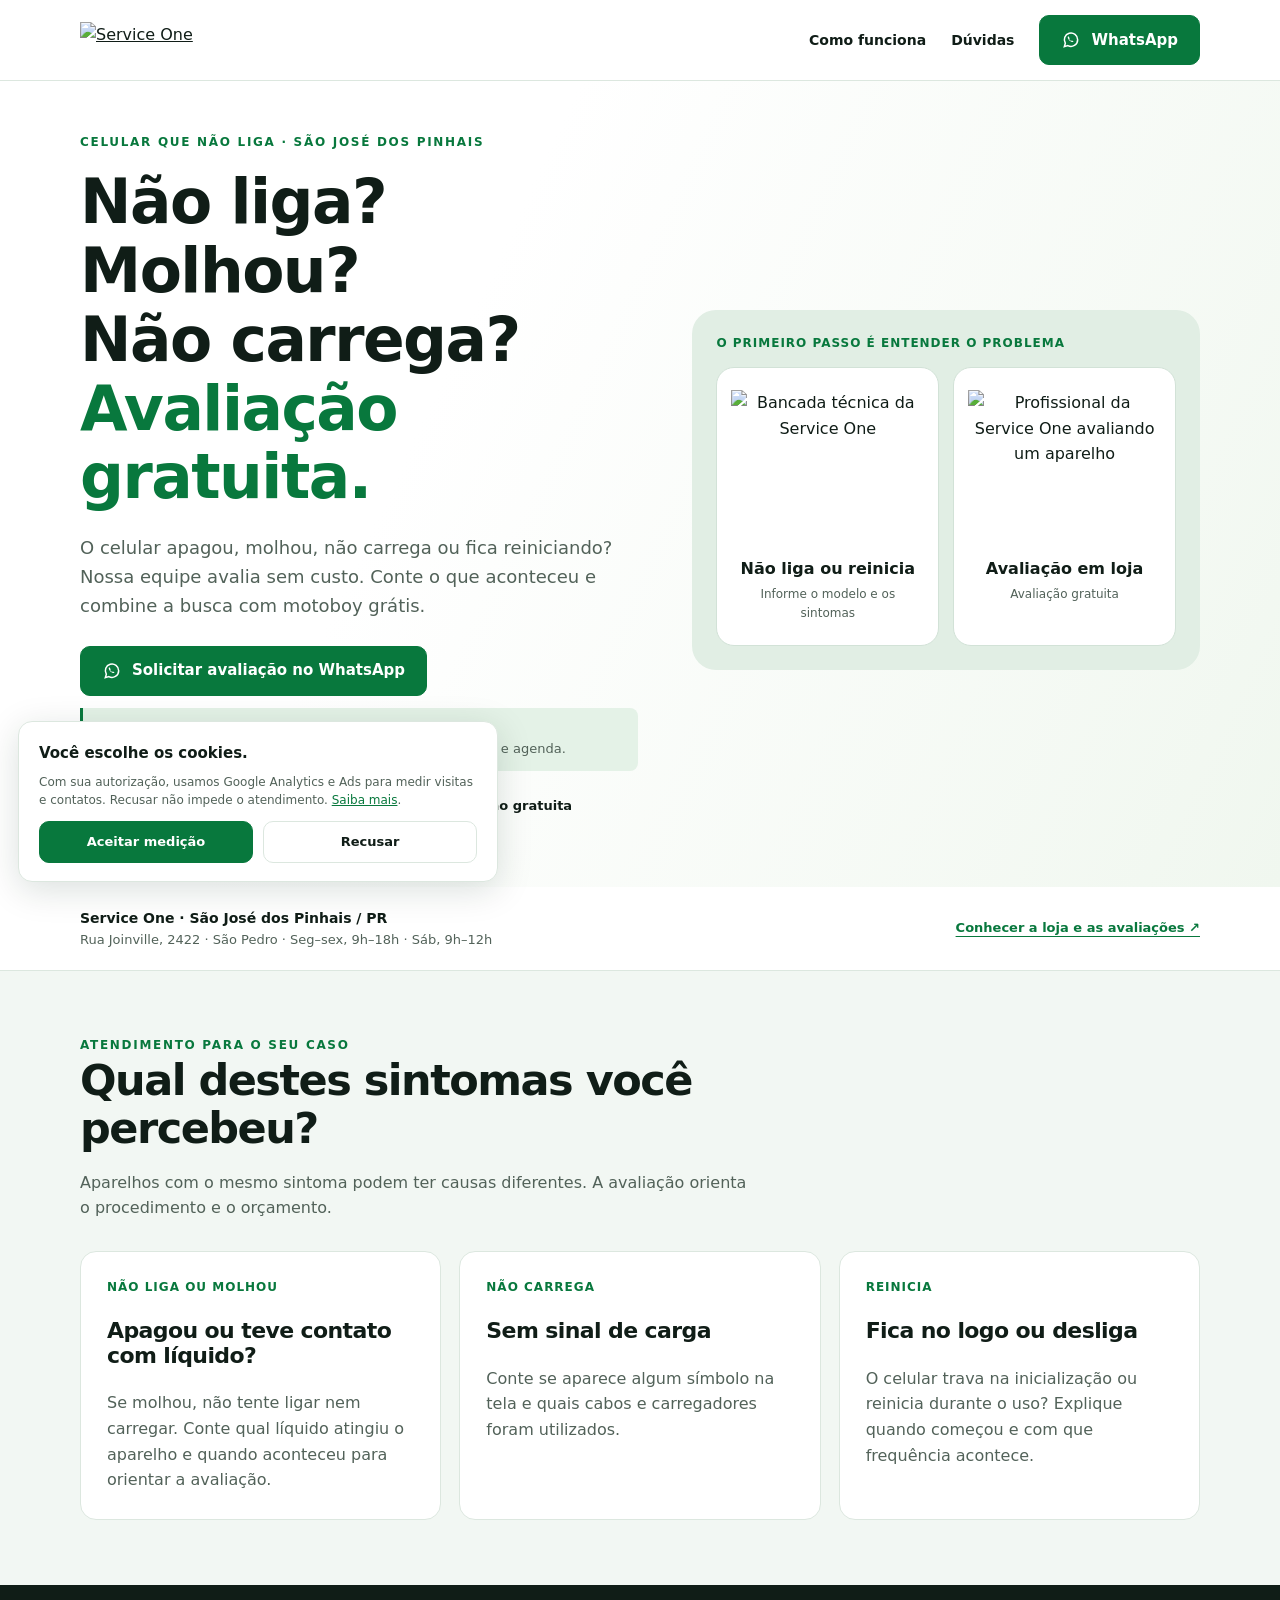
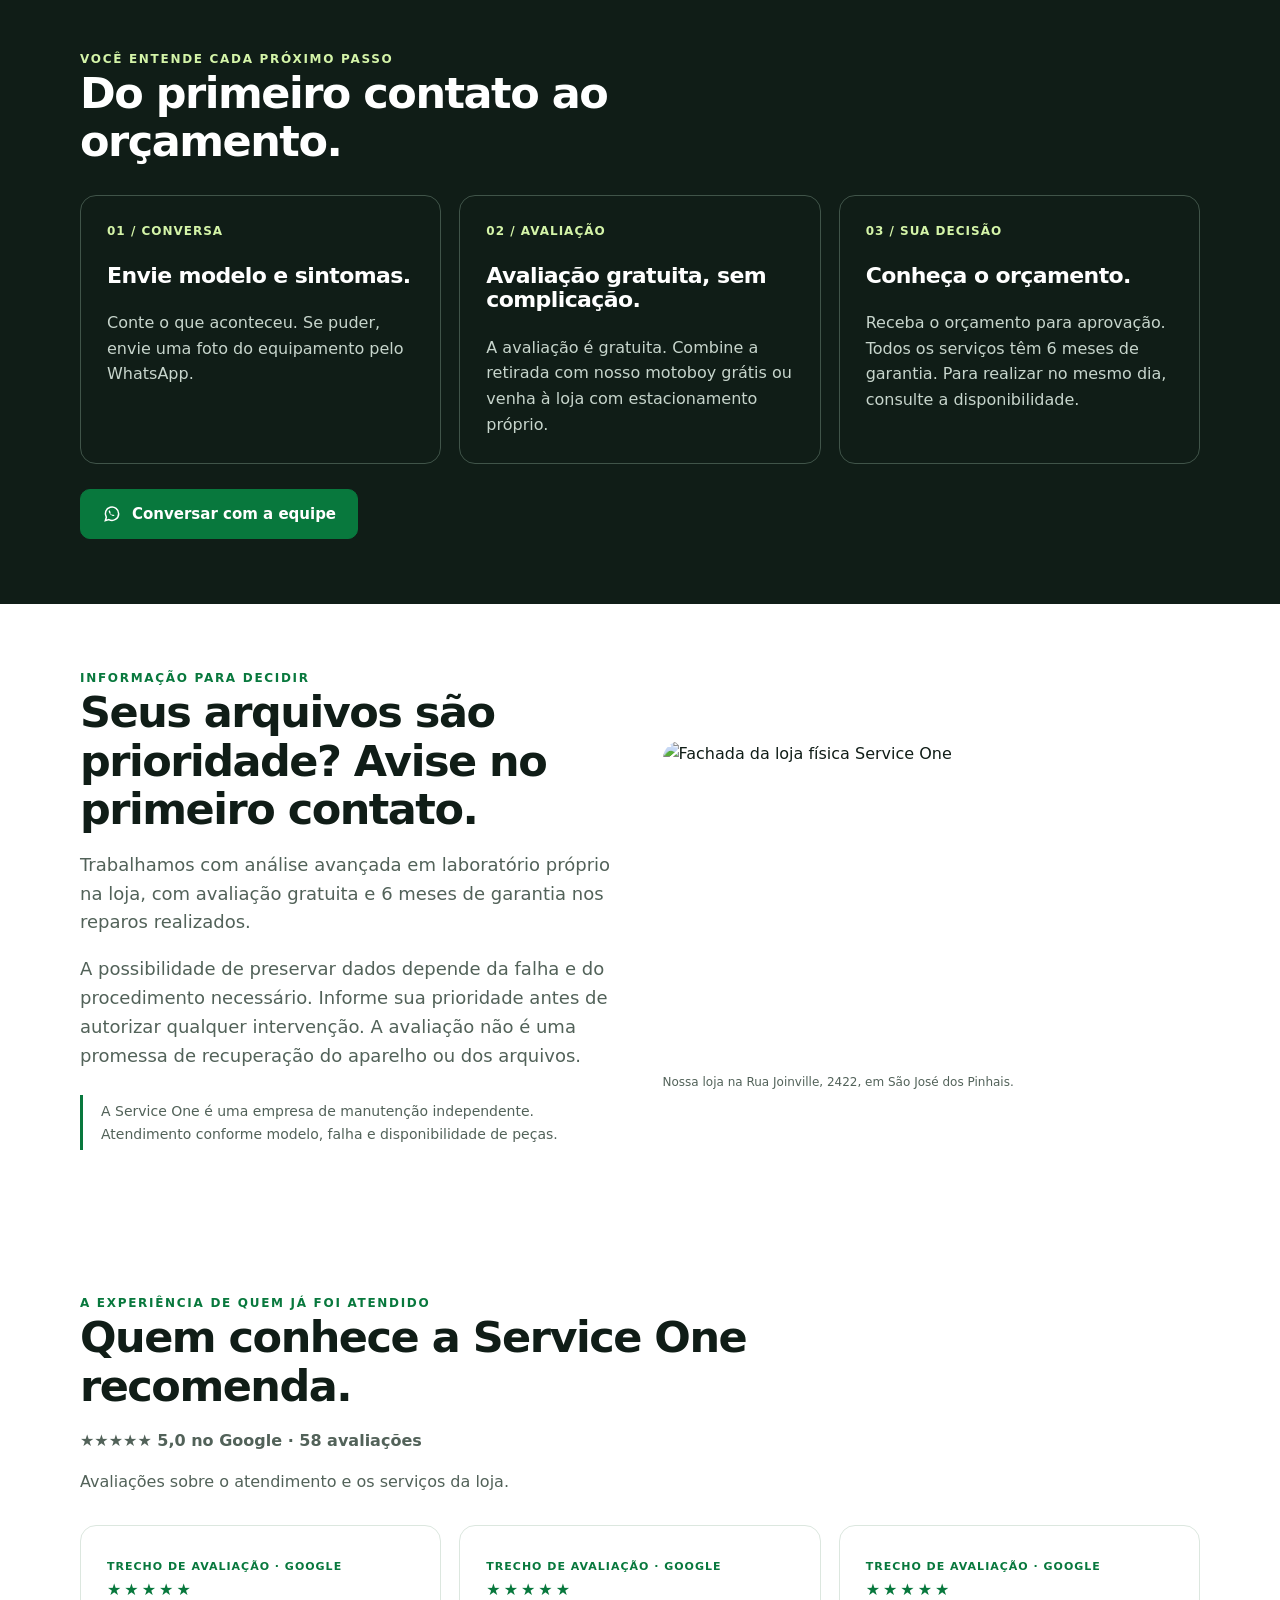
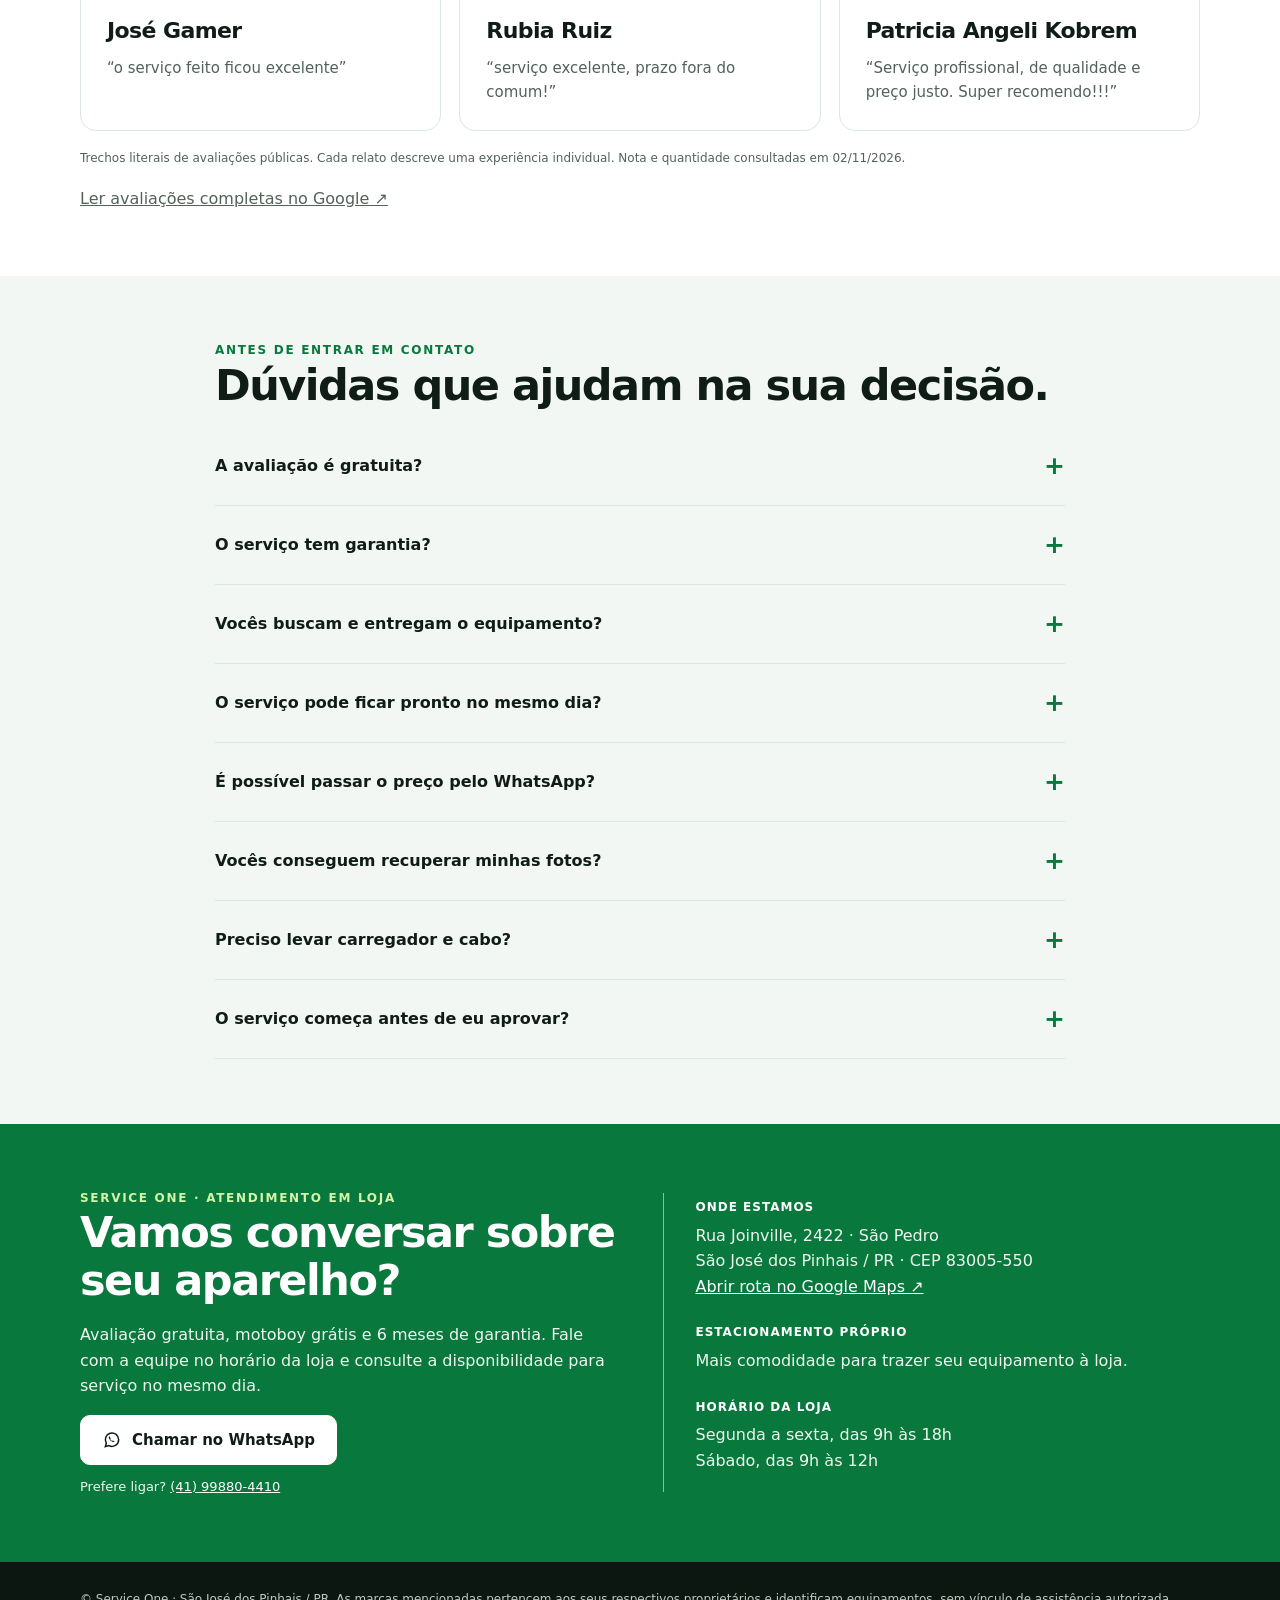
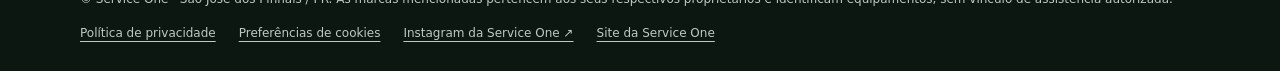
==== commit 35084d81: "Atualiza avaliações com trechos originais verificados e reforça avaliação técnica gratuita na campan" ====
--- a/campanhacelularnaoliga/index.html
+++ b/campanhacelularnaoliga/index.html
@@ -3,12 +3,12 @@
 <head><meta charset="utf-8"><meta name="viewport" content="width=device-width,initial-scale=1"><title>Celular não liga? Avaliação em São José dos Pinhais | Service One</title><meta name="description" content="Celular não liga, molhou ou não carrega? Avaliação gratuita, motoboy grátis e 6 meses de garantia em SJP. Serviço no mesmo dia: consulte disponibilidade."><meta name="theme-color" content="#08783d"><link rel="canonical" href="https://serviceonesjp.com.br/campanhacelularnaoliga/"><link rel="icon" href="/assets/icone-preto.png"><link rel="stylesheet" href="/campanhas.css?v=20261103a"><script defer src="/campanhas.js?v=20261103a"></script><script type="application/ld+json">{"@context":"https://schema.org","@type":"LocalBusiness","name":"Service One","url":"https://serviceonesjp.com.br","telephone":"+5541998804410","address":{"@type":"PostalAddress","streetAddress":"Rua Joinville, 2422 — São Pedro","addressLocality":"São José dos Pinhais","addressRegion":"PR","postalCode":"83005-550","addressCountry":"BR"},"openingHours":["Mo-Fr 09:00-18:00","Sa 09:00-12:00"]}</script></head>
 <body><a class="skip" href="#conteudo">Pular para o conteúdo</a>
 <header class="header"><div class="wrap nav"><a href="#conteudo" aria-label="Service One — início"><img class="logo" src="https://serviceonesjp.com.br/assets/logo-preta-sem-slogan.png" width="170" height="36" alt="Service One"></a><nav class="navlinks" aria-label="Navegação da página"><a href="#atendimento">Como funciona</a><a href="#duvidas">Dúvidas</a><a class="btn" data-whatsapp data-service="celular" data-position="header" href="https://wa.me/5541998804410?text=Ol%C3%A1!%20Vim%20pela%20p%C3%A1gina%20de%20CELULAR%20QUE%20N%C3%83O%20LIGA%20da%20Service%20One%20e%20gostaria%20de%20solicitar%20uma%20avalia%C3%A7%C3%A3o%20do%20meu%20aparelho." target="_blank" rel="noopener"><svg viewBox="0 0 24 24" fill="none" aria-hidden="true"><path d="M20 11.7a8 8 0 0 1-11.8 7L4 20l1.2-4.1A8 8 0 1 1 20 11.7Z" stroke="currentColor" stroke-width="1.8"/><path d="M9 7.5c-.8.1-1.1 1-.8 2 .8 2.3 2.5 4 4.8 4.8 1 .3 1.9 0 2-.8l-2-1-1 .7-2.2-2.2.6-1-1.4-2.5Z" fill="currentColor"/></svg>WhatsApp</a></nav></div></header>
-<main id="conteudo"><section class="hero "><div class="wrap hero-grid"><div><div class="eyebrow">Celular que não liga · São José dos Pinhais</div><h1>Não liga? Molhou?<br>Não carrega?<br><span>Avaliação gratuita.</span></h1><p class="lead">O celular apagou, molhou, não carrega ou fica reiniciando? Nossa equipe avalia sem custo. Conte o que aconteceu e combine a busca com motoboy grátis.</p><div class="hero-actions"><a class="btn" data-whatsapp data-service="celular" data-position="hero" href="https://wa.me/5541998804410?text=Ol%C3%A1!%20Vim%20pela%20p%C3%A1gina%20de%20CELULAR%20QUE%20N%C3%83O%20LIGA%20da%20Service%20One%20e%20gostaria%20de%20solicitar%20uma%20avalia%C3%A7%C3%A3o%20do%20meu%20aparelho." target="_blank" rel="noopener"><svg viewBox="0 0 24 24" fill="none" aria-hidden="true"><path d="M20 11.7a8 8 0 0 1-11.8 7L4 20l1.2-4.1A8 8 0 1 1 20 11.7Z" stroke="currentColor" stroke-width="1.8"/><path d="M9 7.5c-.8.1-1.1 1-.8 2 .8 2.3 2.5 4 4.8 4.8 1 .3 1.9 0 2-.8l-2-1-1 .7-2.2-2.2.6-1-1.4-2.5Z" fill="currentColor"/></svg>Solicitar avaliação no WhatsApp</a></div><p class="helper" style="padding:12px 14px;border-left:3px solid #08783d;background:#e4f2e7;border-radius:0 8px 8px 0"><strong style="color:#05582c">Serviço no mesmo dia — consulte disponibilidade.</strong><br>Conforme o modelo, a avaliação e a disponibilidade de peças e agenda.</p><div class="assurances" aria-label="Vantagens Service One"><span>6 meses de garantia</span><span>Motoboy grátis</span><span>Avaliação gratuita</span><span>Estacionamento próprio</span></div></div><div class="visual"><span class="visual-title">O primeiro passo é entender o problema</span><div class="device"><svg viewBox="0 0 160 120" fill="none" aria-hidden="true"><g stroke="currentColor" stroke-width="4"><rect x="50" y="6" width="60" height="108" rx="12"/><path d="M72 15h16M74 103h12" stroke-linecap="round"/><path d="m90 38-19 24h18L73 85" stroke-linejoin="round"/></g></svg><strong>Não liga ou reinicia</strong><small>Informe o modelo e os sintomas</small></div><div class="device"><img src="https://serviceonesjp.com.br/campanhatelaebateria/assets/tecnico.jpg" width="300" height="220" fetchpriority="high" alt="Profissional da Service One avaliando um aparelho"><strong>Avaliação em loja</strong><small>Avaliação gratuita</small></div></div></div></section>
+<main id="conteudo"><section class="hero "><div class="wrap hero-grid"><div><div class="eyebrow">Celular que não liga · São José dos Pinhais</div><h1>Não liga? Molhou?<br>Não carrega?<br><span>Avaliação gratuita.</span></h1><p class="lead">O celular apagou, molhou, não carrega ou fica reiniciando? Nossa equipe avalia sem custo. Conte o que aconteceu e combine a busca com motoboy grátis.</p><div class="hero-actions"><a class="btn" data-whatsapp data-service="celular" data-position="hero" href="https://wa.me/5541998804410?text=Ol%C3%A1!%20Vim%20pela%20p%C3%A1gina%20de%20CELULAR%20QUE%20N%C3%83O%20LIGA%20da%20Service%20One%20e%20gostaria%20de%20solicitar%20uma%20avalia%C3%A7%C3%A3o%20do%20meu%20aparelho." target="_blank" rel="noopener"><svg viewBox="0 0 24 24" fill="none" aria-hidden="true"><path d="M20 11.7a8 8 0 0 1-11.8 7L4 20l1.2-4.1A8 8 0 1 1 20 11.7Z" stroke="currentColor" stroke-width="1.8"/><path d="M9 7.5c-.8.1-1.1 1-.8 2 .8 2.3 2.5 4 4.8 4.8 1 .3 1.9 0 2-.8l-2-1-1 .7-2.2-2.2.6-1-1.4-2.5Z" fill="currentColor"/></svg>Solicitar avaliação no WhatsApp</a></div><p class="helper" style="padding:12px 14px;border-left:3px solid #08783d;background:#e4f2e7;border-radius:0 8px 8px 0"><strong style="color:#05582c">Serviço no mesmo dia — consulte disponibilidade.</strong><br>Conforme o modelo, a avaliação e a disponibilidade de peças e agenda.</p><div class="assurances" aria-label="Vantagens Service One"><span>6 meses de garantia</span><span>Motoboy grátis</span><span>Avaliação gratuita</span><span>Estacionamento próprio</span></div></div><div class="visual"><span class="visual-title">O primeiro passo é entender o problema</span><div class="device"><img src="/assets/bancada.jpg" width="300" height="220" fetchpriority="high" alt="Bancada técnica da Service One"><strong>Não liga ou reinicia</strong><small>Informe o modelo e os sintomas</small></div><div class="device"><img src="https://serviceonesjp.com.br/campanhatelaebateria/assets/tecnico.jpg" width="300" height="220" fetchpriority="high" alt="Profissional da Service One avaliando um aparelho"><strong>Avaliação em loja</strong><small>Avaliação gratuita</small></div></div></div></section>
 <div class="trustbar"><div class="wrap trust-inner"><div><strong>Service One · São José dos Pinhais / PR</strong><p>Rua Joinville, 2422 · São Pedro · Seg–sex, 9h–18h · Sáb, 9h–12h</p></div><a href="https://www.google.com/maps/search/?api=1&query=Service%20One%20Loja%20e%20Assist%C3%AAncia%20T%C3%A9cnica%20R.%20Joinville%202422%20S%C3%A3o%20Jos%C3%A9%20dos%20Pinhais" target="_blank" rel="noopener">Conhecer a loja e as avaliações ↗</a></div></div>
 <section class="section soft" aria-labelledby="services-title"><div class="wrap"><div class="section-intro"><div class="eyebrow">Atendimento para o seu caso</div><h2 id="services-title">Qual destes sintomas você percebeu?</h2><p>Aparelhos com o mesmo sintoma podem ter causas diferentes. A avaliação orienta o procedimento e o orçamento.</p></div><div class="cards"><article class="card"><span class="num">NÃO LIGA OU MOLHOU</span><h3>Apagou ou teve contato com líquido?</h3><p>Se molhou, não tente ligar nem carregar. Conte qual líquido atingiu o aparelho e quando aconteceu para orientar a avaliação.</p></article><article class="card"><span class="num">NÃO CARREGA</span><h3>Sem sinal de carga</h3><p>Conte se aparece algum símbolo na tela e quais cabos e carregadores foram utilizados.</p></article><article class="card"><span class="num">REINICIA</span><h3>Fica no logo ou desliga</h3><p>O celular trava na inicialização ou reinicia durante o uso? Explique quando começou e com que frequência acontece.</p></article></div></div></section>
 <section class="section process" id="atendimento"><div class="wrap"><div class="section-intro"><div class="eyebrow">Você entende cada próximo passo</div><h2>Do primeiro contato ao orçamento.</h2></div><div class="cards"><article class="card"><span class="num">01 / CONVERSA</span><h3>Envie modelo e sintomas.</h3><p>Conte o que aconteceu. Se puder, envie uma foto do equipamento pelo WhatsApp.</p></article><article class="card"><span class="num">02 / AVALIAÇÃO</span><h3>Avaliação gratuita, sem complicação.</h3><p>A avaliação é gratuita. Combine a retirada com nosso motoboy grátis ou venha à loja com estacionamento próprio.</p></article><article class="card"><span class="num">03 / SUA DECISÃO</span><h3>Conheça o orçamento.</h3><p>Receba o orçamento para aprovação. Todos os serviços têm 6 meses de garantia. Para realizar no mesmo dia, consulte a disponibilidade.</p></article></div><a class="btn" data-whatsapp data-service="celular" data-position="process" href="https://wa.me/5541998804410?text=Ol%C3%A1!%20Vim%20pela%20p%C3%A1gina%20de%20CELULAR%20QUE%20N%C3%83O%20LIGA%20da%20Service%20One%20e%20gostaria%20de%20solicitar%20uma%20avalia%C3%A7%C3%A3o%20do%20meu%20aparelho." target="_blank" rel="noopener"><svg viewBox="0 0 24 24" fill="none" aria-hidden="true"><path d="M20 11.7a8 8 0 0 1-11.8 7L4 20l1.2-4.1A8 8 0 1 1 20 11.7Z" stroke="currentColor" stroke-width="1.8"/><path d="M9 7.5c-.8.1-1.1 1-.8 2 .8 2.3 2.5 4 4.8 4.8 1 .3 1.9 0 2-.8l-2-1-1 .7-2.2-2.2.6-1-1.4-2.5Z" fill="currentColor"/></svg>Conversar com a equipe</a></div></section>
-<section class="section"><div class="wrap split"><div><div class="eyebrow">Informação para decidir</div><h2>Seus arquivos são prioridade? Avise no primeiro contato.</h2><p class="lead">A possibilidade de preservar dados depende da falha e do procedimento necessário. Informe sua prioridade antes de autorizar qualquer intervenção. A avaliação não é uma promessa de recuperação do aparelho ou dos arquivos.</p><p class="note">A Service One é uma empresa de manutenção independente. Atendimento conforme modelo, falha e disponibilidade de peças.</p></div><div><img class="real-photo" loading="lazy" decoding="async" src="https://serviceonesjp.com.br/campanhatelaebateria/assets/fachada.jpg" width="800" height="480" alt="Fachada da loja física Service One"><p class="caption">Nossa loja na Rua Joinville, 2422, em São José dos Pinhais.</p></div></div></section>
-<section class="section" aria-labelledby="reviews-title"><div class="wrap"><div class="section-intro"><div class="eyebrow">A experiência de quem já foi atendido</div><h2 id="reviews-title">Conheça a reputação da Service One.</h2><p>Relatos de clientes sobre atendimentos de celulares na loja. Consulte o perfil no Google para ver as avaliações completas e a nota atual.</p></div><div class="cards"><article class="card"><span class="review-label">Resumo da avaliação · Google</span><h3 class="review-name">José Gamer</h3><p class="review-text">Destaca o resultado da troca de câmera e a confiança no atendimento da loja.</p></article><article class="card"><span class="review-label">Resumo da avaliação · Google</span><h3 class="review-name">Mayara Nascimento</h3><p class="review-text">Relata uma boa experiência no atendimento e na troca da bateria de um iPhone 13.</p></article><article class="card"><span class="review-label">Resumo da avaliação · Google</span><h3 class="review-name">Jossildo Santos</h3><p class="review-text">Elogia o atendimento, o comprometimento e o profissionalismo da equipe.</p></article></div><p class="review-note">Os textos acima são resumos, não transcrições literais. Cada atendimento depende do equipamento e da falha.</p><p style="margin:18px 0 0"><a href="https://www.google.com/maps/search/?api=1&query=Service%20One%20Loja%20e%20Assist%C3%AAncia%20T%C3%A9cnica%20R.%20Joinville%202422%20S%C3%A3o%20Jos%C3%A9%20dos%20Pinhais" target="_blank" rel="noopener">Ler avaliações no Google ↗</a></p></div></section>
+<section class="section"><div class="wrap split"><div><div class="eyebrow">Informação para decidir</div><h2>Seus arquivos são prioridade? Avise no primeiro contato.</h2><p class="lead">Trabalhamos com análise avançada em laboratório próprio na loja, com avaliação gratuita e 6 meses de garantia nos reparos realizados.</p><p class="lead">A possibilidade de preservar dados depende da falha e do procedimento necessário. Informe sua prioridade antes de autorizar qualquer intervenção. A avaliação não é uma promessa de recuperação do aparelho ou dos arquivos.</p><p class="note">A Service One é uma empresa de manutenção independente. Atendimento conforme modelo, falha e disponibilidade de peças.</p></div><div><img class="real-photo" loading="lazy" decoding="async" src="https://serviceonesjp.com.br/campanhatelaebateria/assets/fachada.jpg" width="800" height="480" alt="Fachada da loja física Service One"><p class="caption">Nossa loja na Rua Joinville, 2422, em São José dos Pinhais.</p></div></div></section>
+<section class="section" aria-labelledby="reviews-title"><div class="wrap"><div class="section-intro"><div class="eyebrow">A experiência de quem já foi atendido</div><h2 id="reviews-title">Quem conhece a Service One recomenda.</h2><p><strong>★★★★★ 5,0 no Google · 58 avaliações</strong></p><p>Avaliações sobre o atendimento e os serviços da loja.</p></div><div class="cards"><article class="card"><span class="review-label">Trecho de avaliação · Google</span><p style="color:#08783d;letter-spacing:3px" aria-label="5 de 5 estrelas">★★★★★</p><h3 class="review-name">José Gamer</h3><p class="review-text">“o serviço feito ficou excelente”</p></article><article class="card"><span class="review-label">Trecho de avaliação · Google</span><p style="color:#08783d;letter-spacing:3px" aria-label="5 de 5 estrelas">★★★★★</p><h3 class="review-name">Rubia Ruiz</h3><p class="review-text">“serviço excelente, prazo fora do comum!”</p></article><article class="card"><span class="review-label">Trecho de avaliação · Google</span><p style="color:#08783d;letter-spacing:3px" aria-label="5 de 5 estrelas">★★★★★</p><h3 class="review-name">Patricia Angeli Kobrem</h3><p class="review-text">“Serviço profissional, de qualidade e preço justo. Super recomendo!!!”</p></article></div><p class="review-note">Trechos literais de avaliações públicas. Cada relato descreve uma experiência individual. Nota e quantidade consultadas em 02/11/2026.</p><p style="margin:18px 0 0"><a href="https://www.google.com/maps/search/?api=1&query=Service%20One%20Loja%20e%20Assist%C3%AAncia%20T%C3%A9cnica%20R.%20Joinville%202422%20S%C3%A3o%20Jos%C3%A9%20dos%20Pinhais" target="_blank" rel="noopener">Ler avaliações completas no Google ↗</a></p></div></section>
 <section class="section soft" id="duvidas"><div class="wrap faq"><div class="eyebrow">Antes de entrar em contato</div><h2>Dúvidas que ajudam na sua decisão.</h2><details><summary>A avaliação é gratuita?</summary><p>Sim. A avaliação é gratuita. Entre em contato pelo WhatsApp, informe o modelo e conte o que aconteceu para combinar o atendimento.</p></details><details><summary>O serviço tem garantia?</summary><p>Sim. Todos os serviços têm 6 meses de garantia. A equipe explica as condições no atendimento e no comprovante do serviço.</p></details><details><summary>Vocês buscam e entregam o equipamento?</summary><p>Sim. Temos motoboy gratuito para busca e entrega. Combine o endereço e o agendamento com a equipe pelo WhatsApp.</p></details><details><summary>O serviço pode ficar pronto no mesmo dia?</summary><p>Pode, conforme o modelo, a avaliação, as peças e a agenda. Consulte a disponibilidade pelo WhatsApp antes de trazer ou enviar seu equipamento.</p></details><details><summary>É possível passar o preço pelo WhatsApp?</summary><p>O atendimento começa pelo WhatsApp, mas pode ser necessário avaliar o celular em loja antes de confirmar o valor, a possibilidade do reparo e o prazo.</p></details><details><summary>Vocês conseguem recuperar minhas fotos?</summary><p>A possibilidade depende do defeito e do estado do aparelho. Informe que os dados são sua prioridade para a equipe orientar a avaliação. Não há garantia de recuperação.</p></details><details><summary>Preciso levar carregador e cabo?</summary><p>Informe os acessórios que utiliza. A equipe orienta quais itens trazer para auxiliar na avaliação.</p></details><details><summary>O serviço começa antes de eu aprovar?</summary><p>Solicite o orçamento e esclareça o procedimento proposto antes de autorizar o serviço. Valor, prazo e condições devem ser combinados no atendimento.</p></details></div></section>
 <section class="section contact" id="contato"><div class="wrap split"><div><div class="eyebrow">Service One · atendimento em loja</div><h2>Vamos conversar sobre seu aparelho?</h2><p>Avaliação gratuita, motoboy grátis e 6 meses de garantia. Fale com a equipe no horário da loja e consulte a disponibilidade para serviço no mesmo dia.</p><a class="btn light" data-whatsapp data-service="celular" data-position="contact" href="https://wa.me/5541998804410?text=Ol%C3%A1!%20Vim%20pela%20p%C3%A1gina%20de%20CELULAR%20QUE%20N%C3%83O%20LIGA%20da%20Service%20One%20e%20gostaria%20de%20solicitar%20uma%20avalia%C3%A7%C3%A3o%20do%20meu%20aparelho." target="_blank" rel="noopener"><svg viewBox="0 0 24 24" fill="none" aria-hidden="true"><path d="M20 11.7a8 8 0 0 1-11.8 7L4 20l1.2-4.1A8 8 0 1 1 20 11.7Z" stroke="currentColor" stroke-width="1.8"/><path d="M9 7.5c-.8.1-1.1 1-.8 2 .8 2.3 2.5 4 4.8 4.8 1 .3 1.9 0 2-.8l-2-1-1 .7-2.2-2.2.6-1-1.4-2.5Z" fill="currentColor"/></svg>Chamar no WhatsApp</a><p class="helper">Prefere ligar? <a href="tel:+5541998804410">(41) 99880-4410</a></p></div><div class="contact-info"><strong>Onde estamos</strong><p>Rua Joinville, 2422 · São Pedro<br>São José dos Pinhais / PR · CEP 83005-550<br><a href="https://www.google.com/maps/search/?api=1&query=Service%20One%20Rua%20Joinville%202422%20Sao%20Jose%20dos%20Pinhais" target="_blank" rel="noopener">Abrir rota no Google Maps ↗</a></p><strong>Estacionamento próprio</strong><p>Mais comodidade para trazer seu equipamento à loja.</p><strong>Horário da loja</strong><p>Segunda a sexta, das 9h às 18h<br>Sábado, das 9h às 12h</p></div></div></section></main>
 <footer class="footer"><div class="wrap"><p>© Service One · São José dos Pinhais / PR. As marcas mencionadas pertencem aos seus respectivos proprietários e identificam equipamentos, sem vínculo de assistência autorizada.</p><div class="footlinks"><a href="/campanhatelaebateria/politica-de-privacidade.html">Política de privacidade</a><button type="button" class="link-button" id="cookie-settings">Preferências de cookies</button><a href="https://www.instagram.com/serviceonesjp/" target="_blank" rel="noopener">Instagram da Service One ↗</a><a href="https://serviceonesjp.com.br/">Site da Service One</a></div></div></footer>
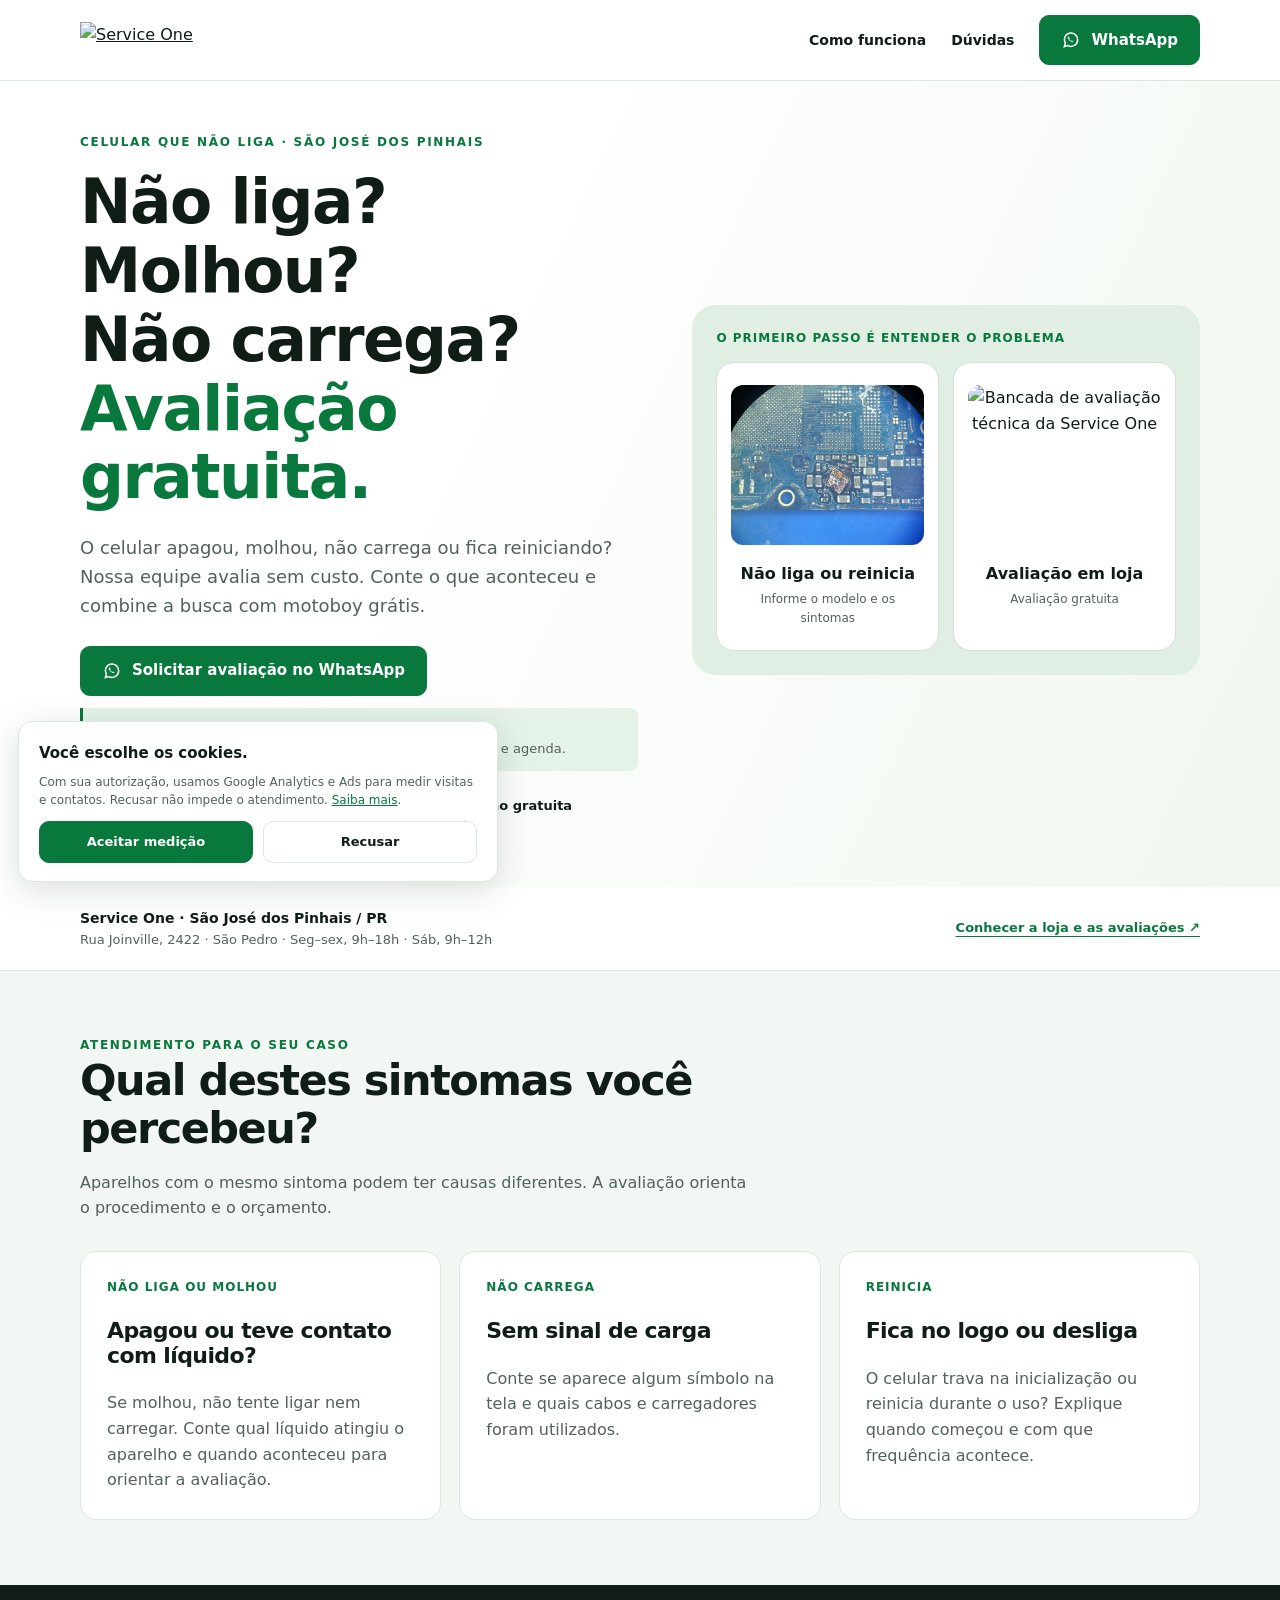
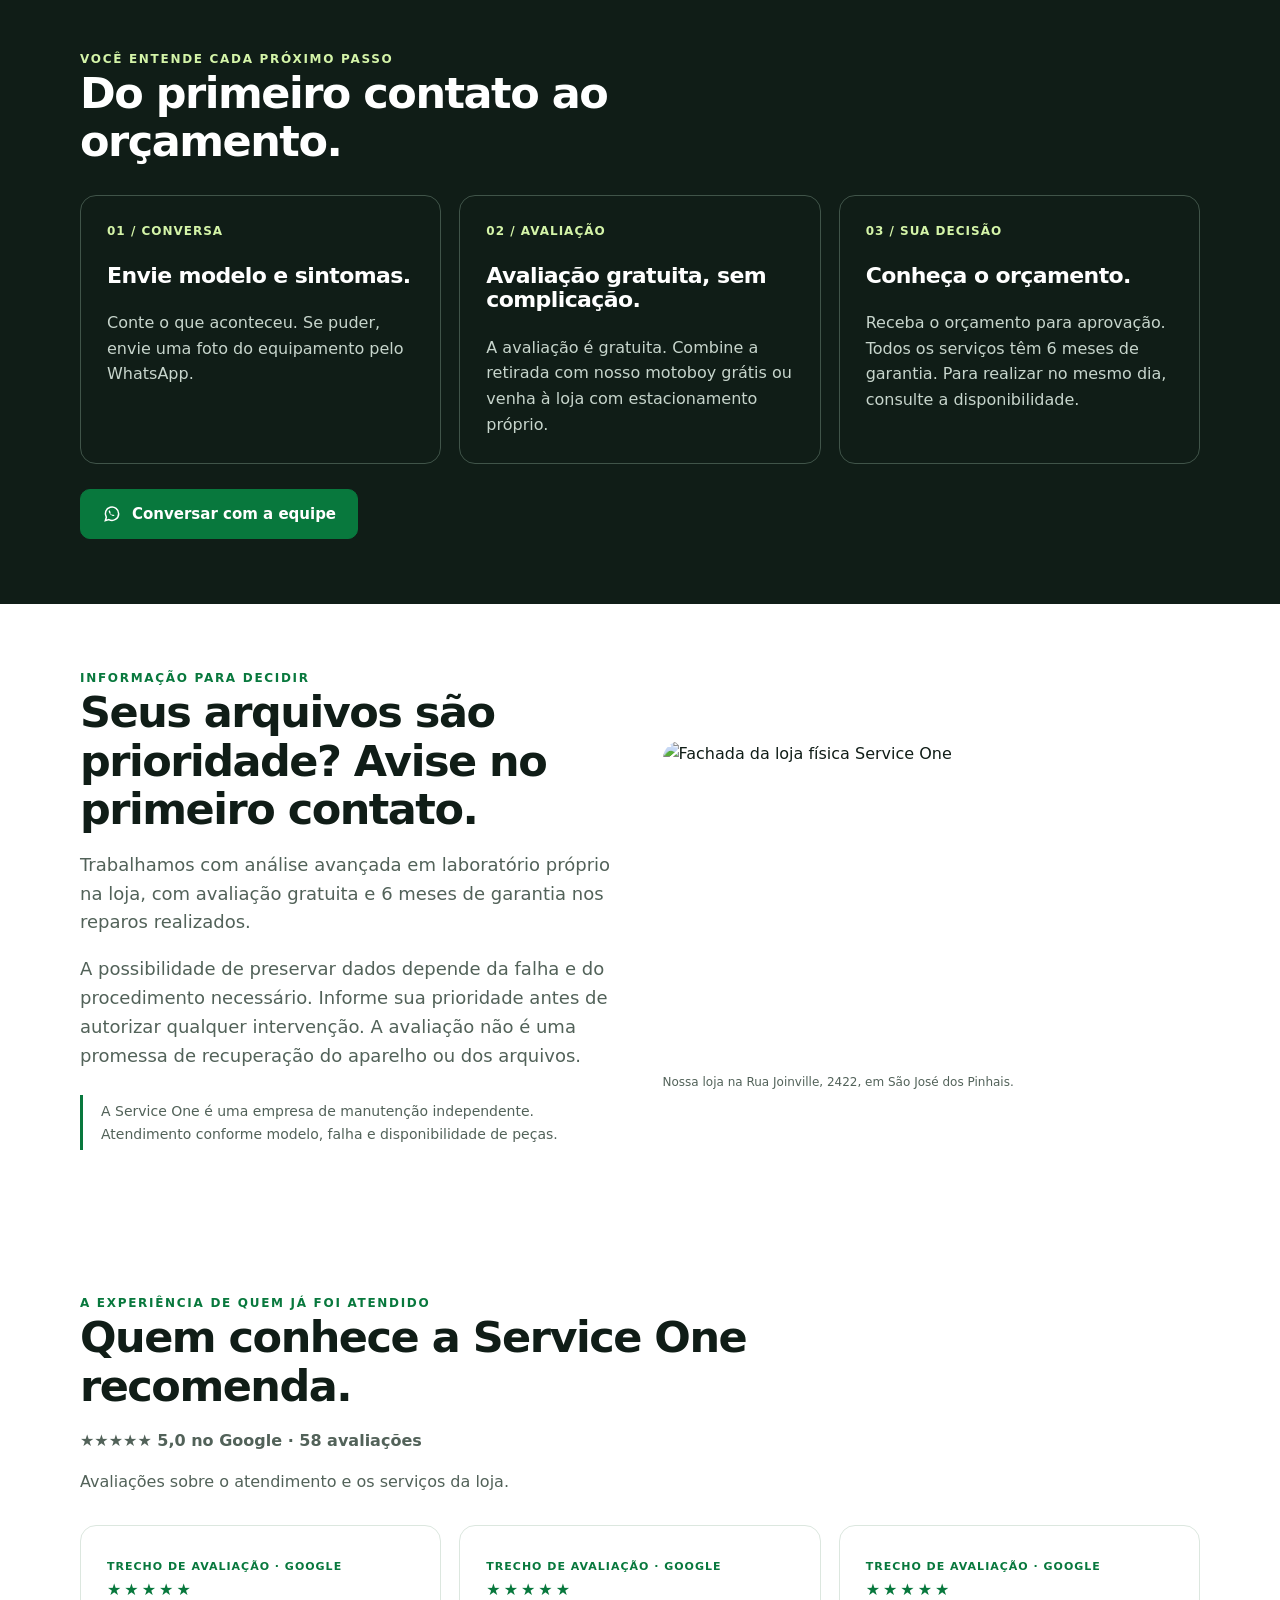
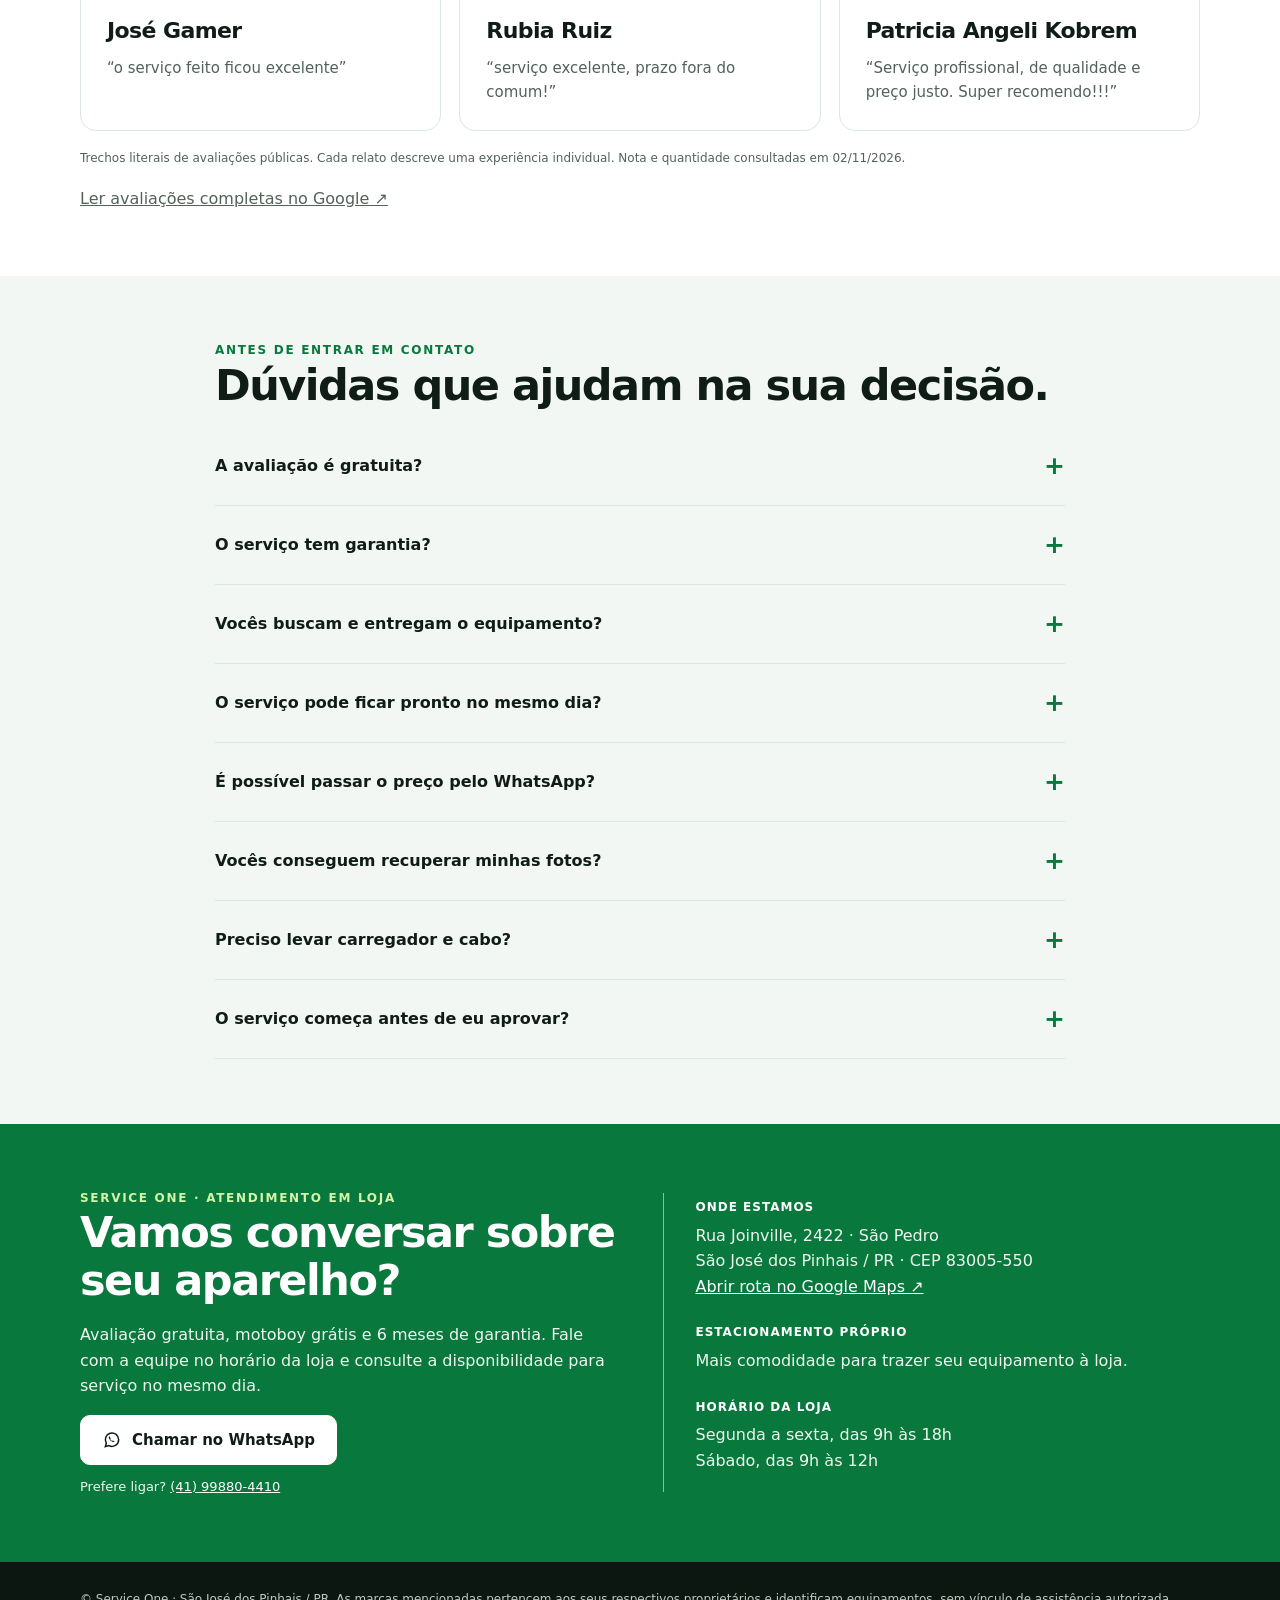
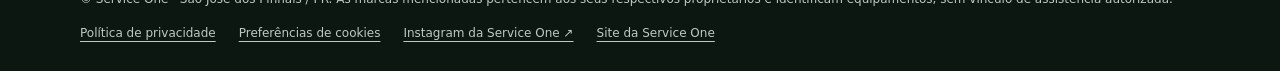
==== commit a54831e7: "Usa registros reais de tela, bateria e reparo de placa da Service One nas campanhas de celulares" ====
--- a/campanhacelularnaoliga/index.html
+++ b/campanhacelularnaoliga/index.html
@@ -3,7 +3,7 @@
 <head><meta charset="utf-8"><meta name="viewport" content="width=device-width,initial-scale=1"><title>Celular não liga? Avaliação em São José dos Pinhais | Service One</title><meta name="description" content="Celular não liga, molhou ou não carrega? Avaliação gratuita, motoboy grátis e 6 meses de garantia em SJP. Serviço no mesmo dia: consulte disponibilidade."><meta name="theme-color" content="#08783d"><link rel="canonical" href="https://serviceonesjp.com.br/campanhacelularnaoliga/"><link rel="icon" href="/assets/icone-preto.png"><link rel="stylesheet" href="/campanhas.css?v=20261103a"><script defer src="/campanhas.js?v=20261103a"></script><script type="application/ld+json">{"@context":"https://schema.org","@type":"LocalBusiness","name":"Service One","url":"https://serviceonesjp.com.br","telephone":"+5541998804410","address":{"@type":"PostalAddress","streetAddress":"Rua Joinville, 2422 — São Pedro","addressLocality":"São José dos Pinhais","addressRegion":"PR","postalCode":"83005-550","addressCountry":"BR"},"openingHours":["Mo-Fr 09:00-18:00","Sa 09:00-12:00"]}</script></head>
 <body><a class="skip" href="#conteudo">Pular para o conteúdo</a>
 <header class="header"><div class="wrap nav"><a href="#conteudo" aria-label="Service One — início"><img class="logo" src="https://serviceonesjp.com.br/assets/logo-preta-sem-slogan.png" width="170" height="36" alt="Service One"></a><nav class="navlinks" aria-label="Navegação da página"><a href="#atendimento">Como funciona</a><a href="#duvidas">Dúvidas</a><a class="btn" data-whatsapp data-service="celular" data-position="header" href="https://wa.me/5541998804410?text=Ol%C3%A1!%20Vim%20pela%20p%C3%A1gina%20de%20CELULAR%20QUE%20N%C3%83O%20LIGA%20da%20Service%20One%20e%20gostaria%20de%20solicitar%20uma%20avalia%C3%A7%C3%A3o%20do%20meu%20aparelho." target="_blank" rel="noopener"><svg viewBox="0 0 24 24" fill="none" aria-hidden="true"><path d="M20 11.7a8 8 0 0 1-11.8 7L4 20l1.2-4.1A8 8 0 1 1 20 11.7Z" stroke="currentColor" stroke-width="1.8"/><path d="M9 7.5c-.8.1-1.1 1-.8 2 .8 2.3 2.5 4 4.8 4.8 1 .3 1.9 0 2-.8l-2-1-1 .7-2.2-2.2.6-1-1.4-2.5Z" fill="currentColor"/></svg>WhatsApp</a></nav></div></header>
-<main id="conteudo"><section class="hero "><div class="wrap hero-grid"><div><div class="eyebrow">Celular que não liga · São José dos Pinhais</div><h1>Não liga? Molhou?<br>Não carrega?<br><span>Avaliação gratuita.</span></h1><p class="lead">O celular apagou, molhou, não carrega ou fica reiniciando? Nossa equipe avalia sem custo. Conte o que aconteceu e combine a busca com motoboy grátis.</p><div class="hero-actions"><a class="btn" data-whatsapp data-service="celular" data-position="hero" href="https://wa.me/5541998804410?text=Ol%C3%A1!%20Vim%20pela%20p%C3%A1gina%20de%20CELULAR%20QUE%20N%C3%83O%20LIGA%20da%20Service%20One%20e%20gostaria%20de%20solicitar%20uma%20avalia%C3%A7%C3%A3o%20do%20meu%20aparelho." target="_blank" rel="noopener"><svg viewBox="0 0 24 24" fill="none" aria-hidden="true"><path d="M20 11.7a8 8 0 0 1-11.8 7L4 20l1.2-4.1A8 8 0 1 1 20 11.7Z" stroke="currentColor" stroke-width="1.8"/><path d="M9 7.5c-.8.1-1.1 1-.8 2 .8 2.3 2.5 4 4.8 4.8 1 .3 1.9 0 2-.8l-2-1-1 .7-2.2-2.2.6-1-1.4-2.5Z" fill="currentColor"/></svg>Solicitar avaliação no WhatsApp</a></div><p class="helper" style="padding:12px 14px;border-left:3px solid #08783d;background:#e4f2e7;border-radius:0 8px 8px 0"><strong style="color:#05582c">Serviço no mesmo dia — consulte disponibilidade.</strong><br>Conforme o modelo, a avaliação e a disponibilidade de peças e agenda.</p><div class="assurances" aria-label="Vantagens Service One"><span>6 meses de garantia</span><span>Motoboy grátis</span><span>Avaliação gratuita</span><span>Estacionamento próprio</span></div></div><div class="visual"><span class="visual-title">O primeiro passo é entender o problema</span><div class="device"><img src="/assets/bancada.jpg" width="300" height="220" fetchpriority="high" alt="Bancada técnica da Service One"><strong>Não liga ou reinicia</strong><small>Informe o modelo e os sintomas</small></div><div class="device"><img src="https://serviceonesjp.com.br/campanhatelaebateria/assets/tecnico.jpg" width="300" height="220" fetchpriority="high" alt="Profissional da Service One avaliando um aparelho"><strong>Avaliação em loja</strong><small>Avaliação gratuita</small></div></div></div></section>
+<main id="conteudo"><section class="hero "><div class="wrap hero-grid"><div><div class="eyebrow">Celular que não liga · São José dos Pinhais</div><h1>Não liga? Molhou?<br>Não carrega?<br><span>Avaliação gratuita.</span></h1><p class="lead">O celular apagou, molhou, não carrega ou fica reiniciando? Nossa equipe avalia sem custo. Conte o que aconteceu e combine a busca com motoboy grátis.</p><div class="hero-actions"><a class="btn" data-whatsapp data-service="celular" data-position="hero" href="https://wa.me/5541998804410?text=Ol%C3%A1!%20Vim%20pela%20p%C3%A1gina%20de%20CELULAR%20QUE%20N%C3%83O%20LIGA%20da%20Service%20One%20e%20gostaria%20de%20solicitar%20uma%20avalia%C3%A7%C3%A3o%20do%20meu%20aparelho." target="_blank" rel="noopener"><svg viewBox="0 0 24 24" fill="none" aria-hidden="true"><path d="M20 11.7a8 8 0 0 1-11.8 7L4 20l1.2-4.1A8 8 0 1 1 20 11.7Z" stroke="currentColor" stroke-width="1.8"/><path d="M9 7.5c-.8.1-1.1 1-.8 2 .8 2.3 2.5 4 4.8 4.8 1 .3 1.9 0 2-.8l-2-1-1 .7-2.2-2.2.6-1-1.4-2.5Z" fill="currentColor"/></svg>Solicitar avaliação no WhatsApp</a></div><p class="helper" style="padding:12px 14px;border-left:3px solid #08783d;background:#e4f2e7;border-radius:0 8px 8px 0"><strong style="color:#05582c">Serviço no mesmo dia — consulte disponibilidade.</strong><br>Conforme o modelo, a avaliação e a disponibilidade de peças e agenda.</p><div class="assurances" aria-label="Vantagens Service One"><span>6 meses de garantia</span><span>Motoboy grátis</span><span>Avaliação gratuita</span><span>Estacionamento próprio</span></div></div><div class="visual"><span class="visual-title">O primeiro passo é entender o problema</span><div class="device"><img src="/assets/campanhas/placa-serviceone-instagram.jpg" width="300" height="220" fetchpriority="high" style="width:100%;height:160px;object-fit:cover;object-position:50% 65%;border-radius:12px" alt="Reparo real de placa ao microscópio na Service One"><strong>Não liga ou reinicia</strong><small>Informe o modelo e os sintomas</small></div><div class="device"><img src="/assets/bancada.jpg" width="300" height="220" fetchpriority="high" style="width:100%;height:160px;object-fit:cover;border-radius:12px" alt="Bancada de avaliação técnica da Service One"><strong>Avaliação em loja</strong><small>Avaliação gratuita</small></div></div></div></section>
 <div class="trustbar"><div class="wrap trust-inner"><div><strong>Service One · São José dos Pinhais / PR</strong><p>Rua Joinville, 2422 · São Pedro · Seg–sex, 9h–18h · Sáb, 9h–12h</p></div><a href="https://www.google.com/maps/search/?api=1&query=Service%20One%20Loja%20e%20Assist%C3%AAncia%20T%C3%A9cnica%20R.%20Joinville%202422%20S%C3%A3o%20Jos%C3%A9%20dos%20Pinhais" target="_blank" rel="noopener">Conhecer a loja e as avaliações ↗</a></div></div>
 <section class="section soft" aria-labelledby="services-title"><div class="wrap"><div class="section-intro"><div class="eyebrow">Atendimento para o seu caso</div><h2 id="services-title">Qual destes sintomas você percebeu?</h2><p>Aparelhos com o mesmo sintoma podem ter causas diferentes. A avaliação orienta o procedimento e o orçamento.</p></div><div class="cards"><article class="card"><span class="num">NÃO LIGA OU MOLHOU</span><h3>Apagou ou teve contato com líquido?</h3><p>Se molhou, não tente ligar nem carregar. Conte qual líquido atingiu o aparelho e quando aconteceu para orientar a avaliação.</p></article><article class="card"><span class="num">NÃO CARREGA</span><h3>Sem sinal de carga</h3><p>Conte se aparece algum símbolo na tela e quais cabos e carregadores foram utilizados.</p></article><article class="card"><span class="num">REINICIA</span><h3>Fica no logo ou desliga</h3><p>O celular trava na inicialização ou reinicia durante o uso? Explique quando começou e com que frequência acontece.</p></article></div></div></section>
 <section class="section process" id="atendimento"><div class="wrap"><div class="section-intro"><div class="eyebrow">Você entende cada próximo passo</div><h2>Do primeiro contato ao orçamento.</h2></div><div class="cards"><article class="card"><span class="num">01 / CONVERSA</span><h3>Envie modelo e sintomas.</h3><p>Conte o que aconteceu. Se puder, envie uma foto do equipamento pelo WhatsApp.</p></article><article class="card"><span class="num">02 / AVALIAÇÃO</span><h3>Avaliação gratuita, sem complicação.</h3><p>A avaliação é gratuita. Combine a retirada com nosso motoboy grátis ou venha à loja com estacionamento próprio.</p></article><article class="card"><span class="num">03 / SUA DECISÃO</span><h3>Conheça o orçamento.</h3><p>Receba o orçamento para aprovação. Todos os serviços têm 6 meses de garantia. Para realizar no mesmo dia, consulte a disponibilidade.</p></article></div><a class="btn" data-whatsapp data-service="celular" data-position="process" href="https://wa.me/5541998804410?text=Ol%C3%A1!%20Vim%20pela%20p%C3%A1gina%20de%20CELULAR%20QUE%20N%C3%83O%20LIGA%20da%20Service%20One%20e%20gostaria%20de%20solicitar%20uma%20avalia%C3%A7%C3%A3o%20do%20meu%20aparelho." target="_blank" rel="noopener"><svg viewBox="0 0 24 24" fill="none" aria-hidden="true"><path d="M20 11.7a8 8 0 0 1-11.8 7L4 20l1.2-4.1A8 8 0 1 1 20 11.7Z" stroke="currentColor" stroke-width="1.8"/><path d="M9 7.5c-.8.1-1.1 1-.8 2 .8 2.3 2.5 4 4.8 4.8 1 .3 1.9 0 2-.8l-2-1-1 .7-2.2-2.2.6-1-1.4-2.5Z" fill="currentColor"/></svg>Conversar com a equipe</a></div></section>
